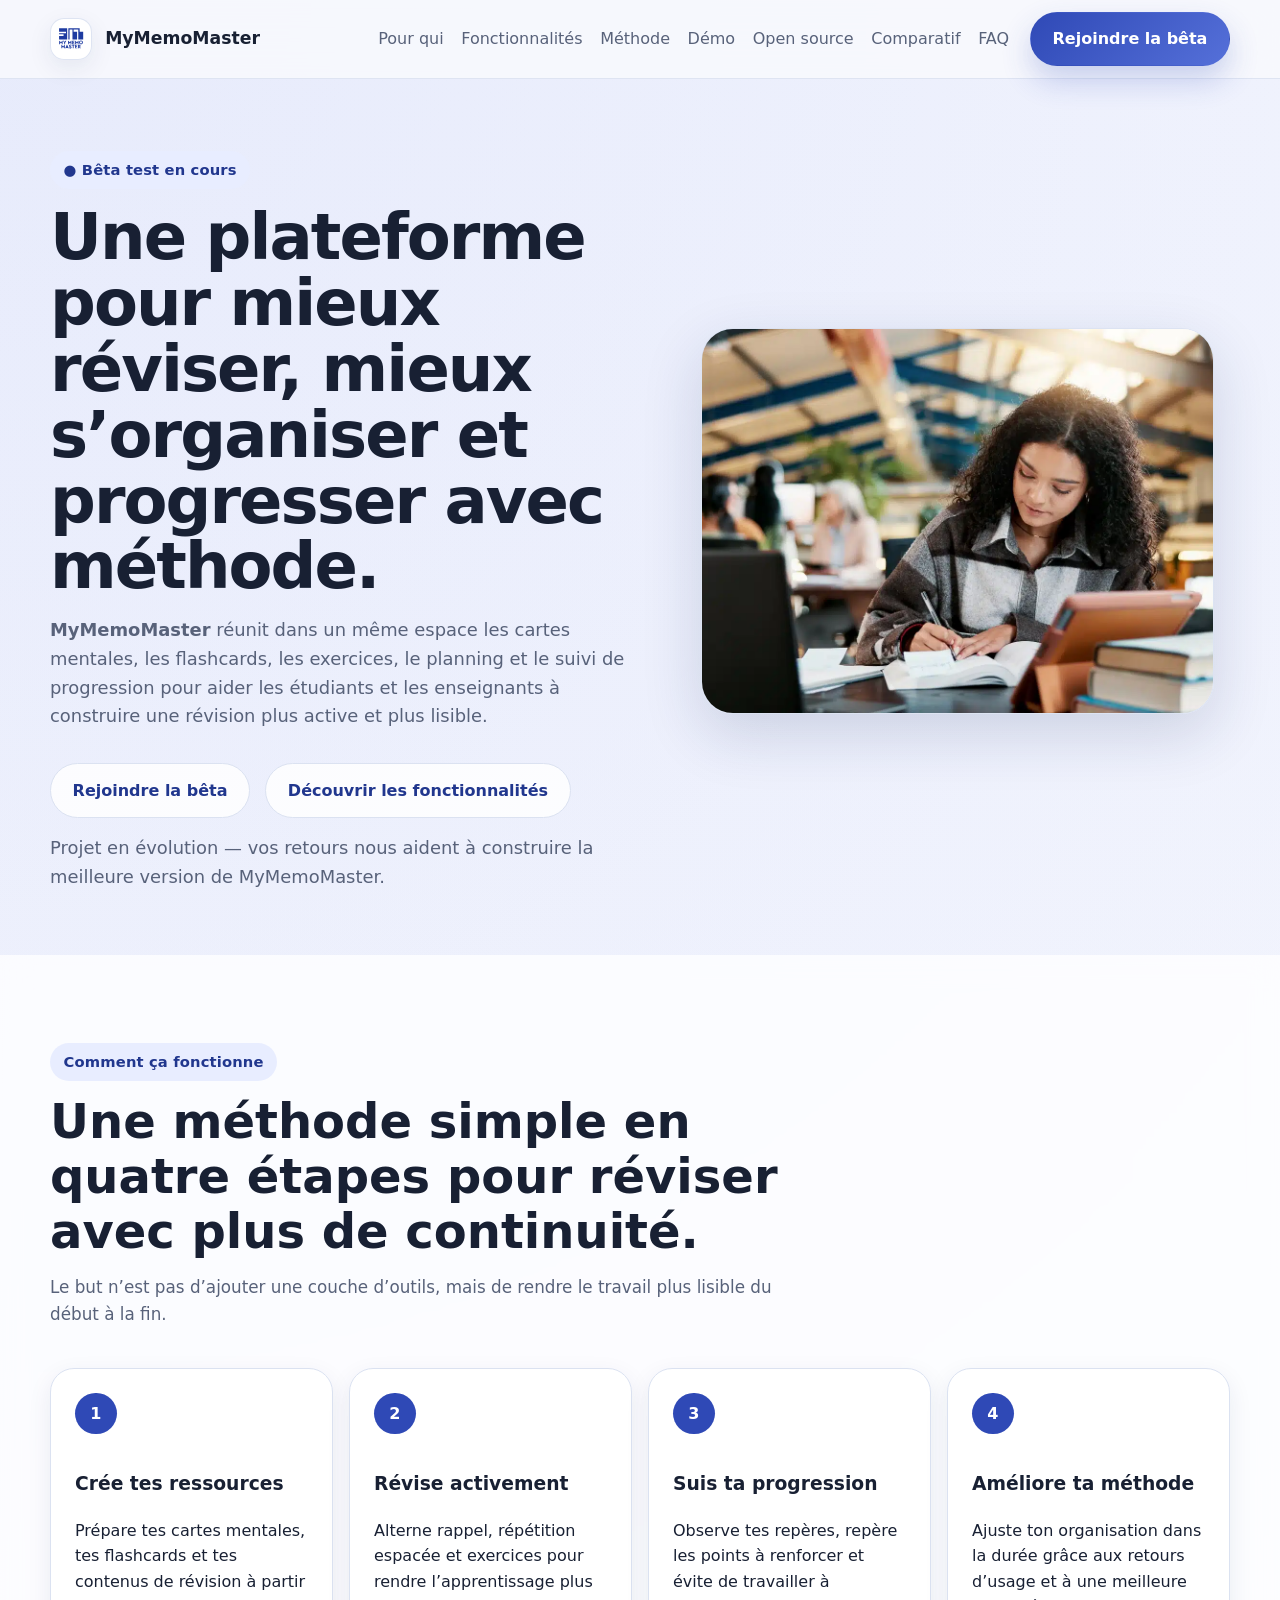
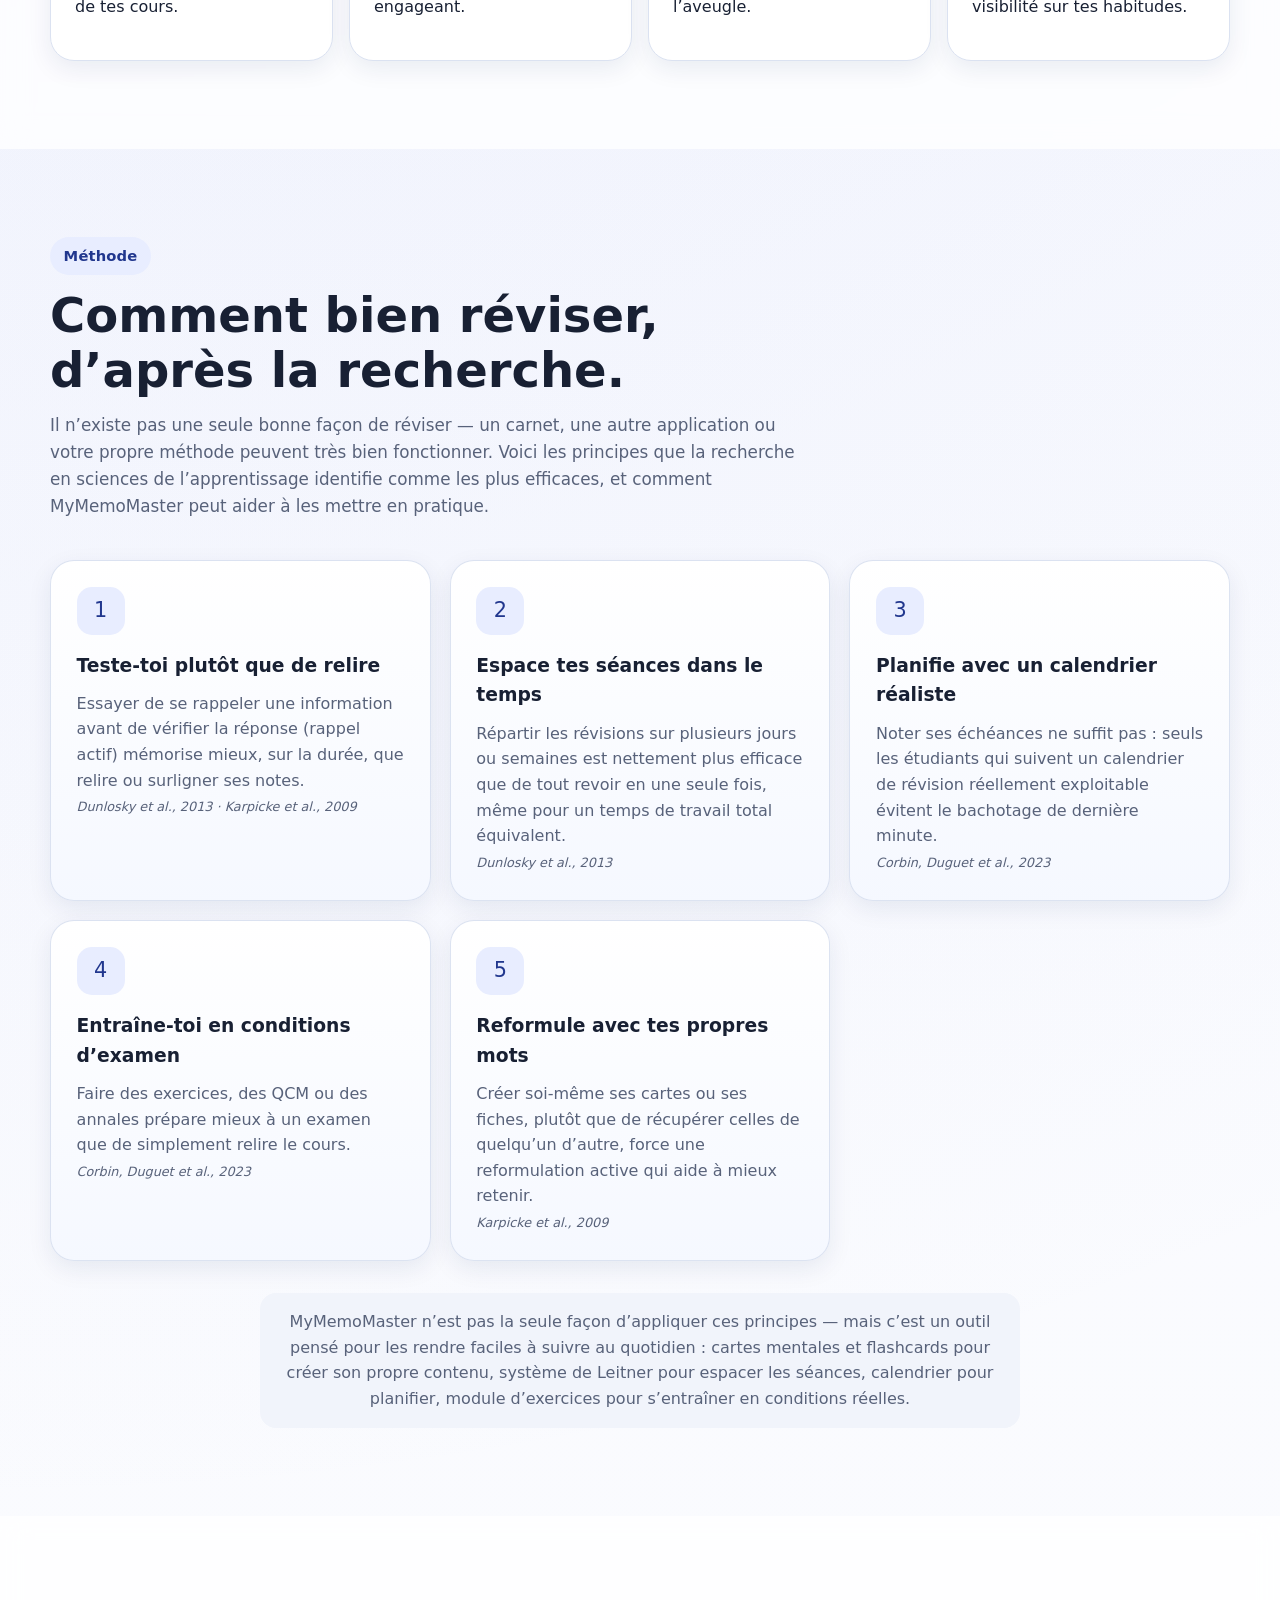
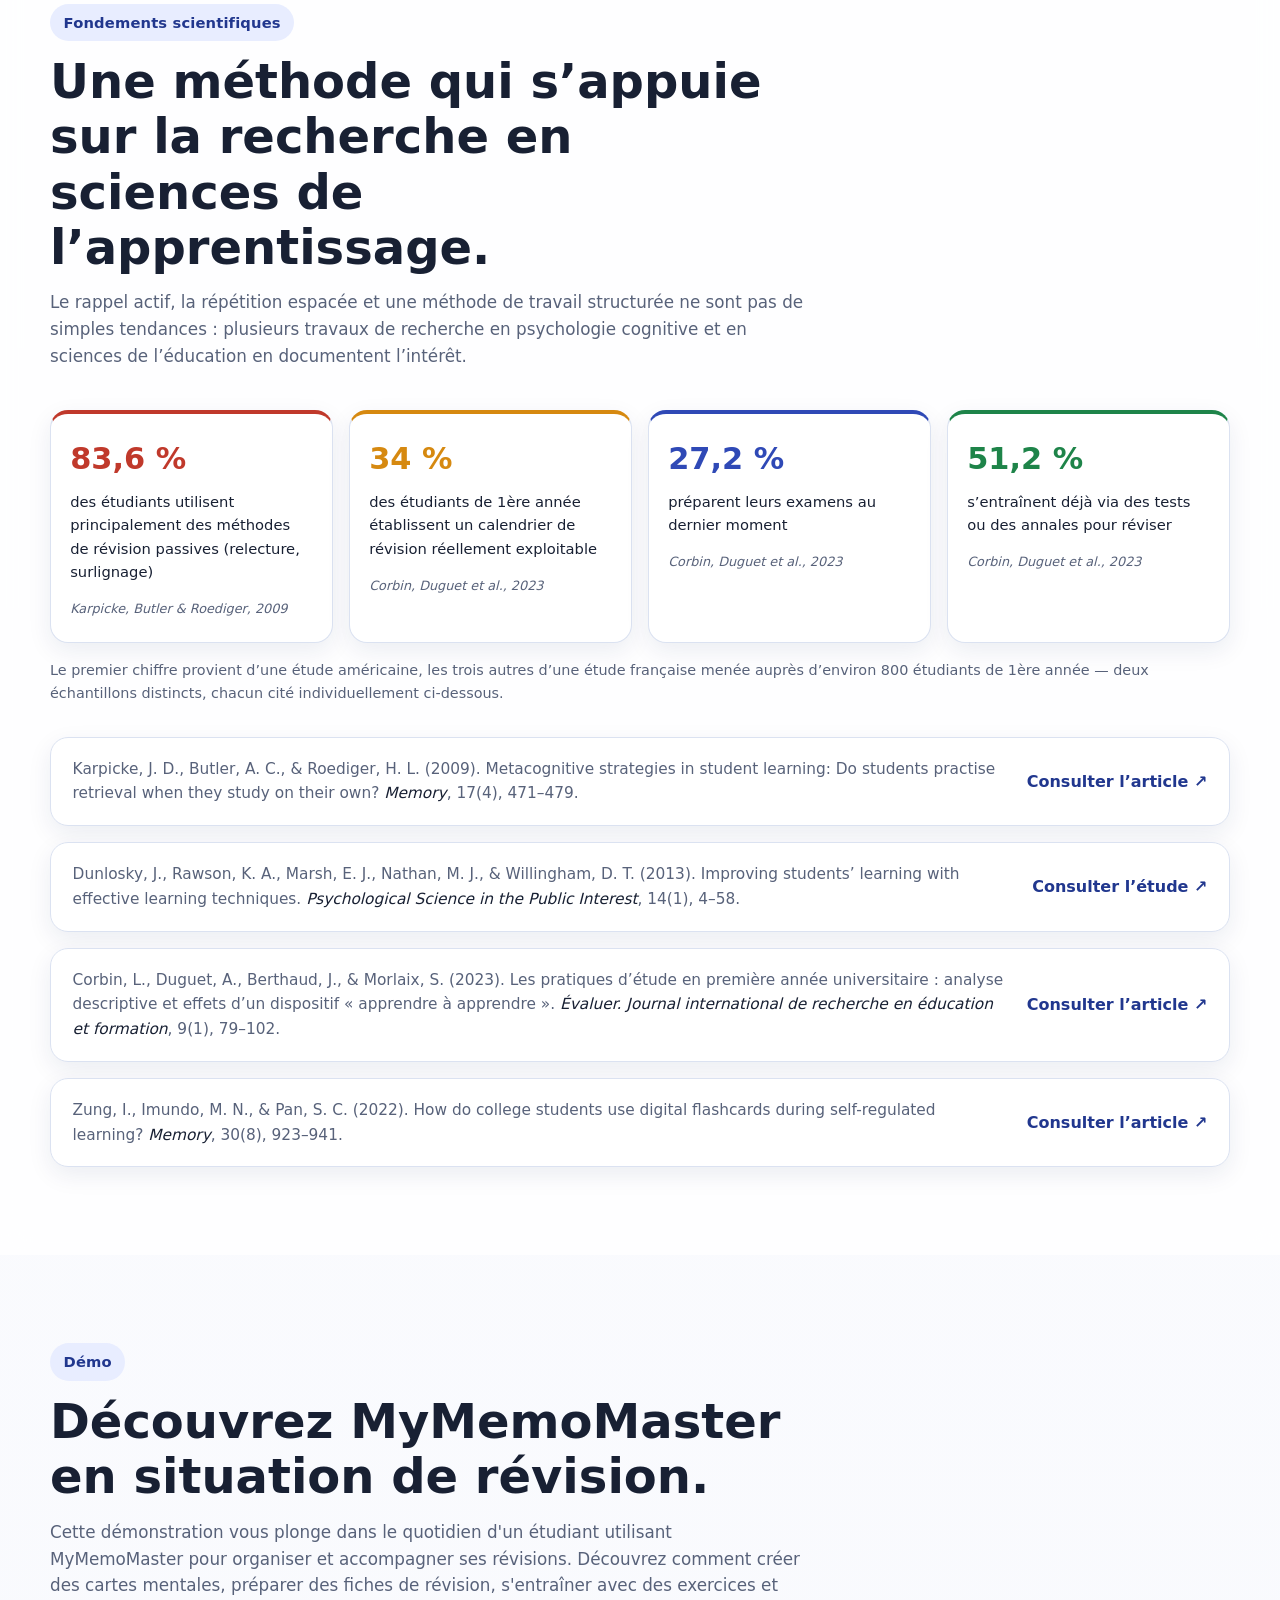
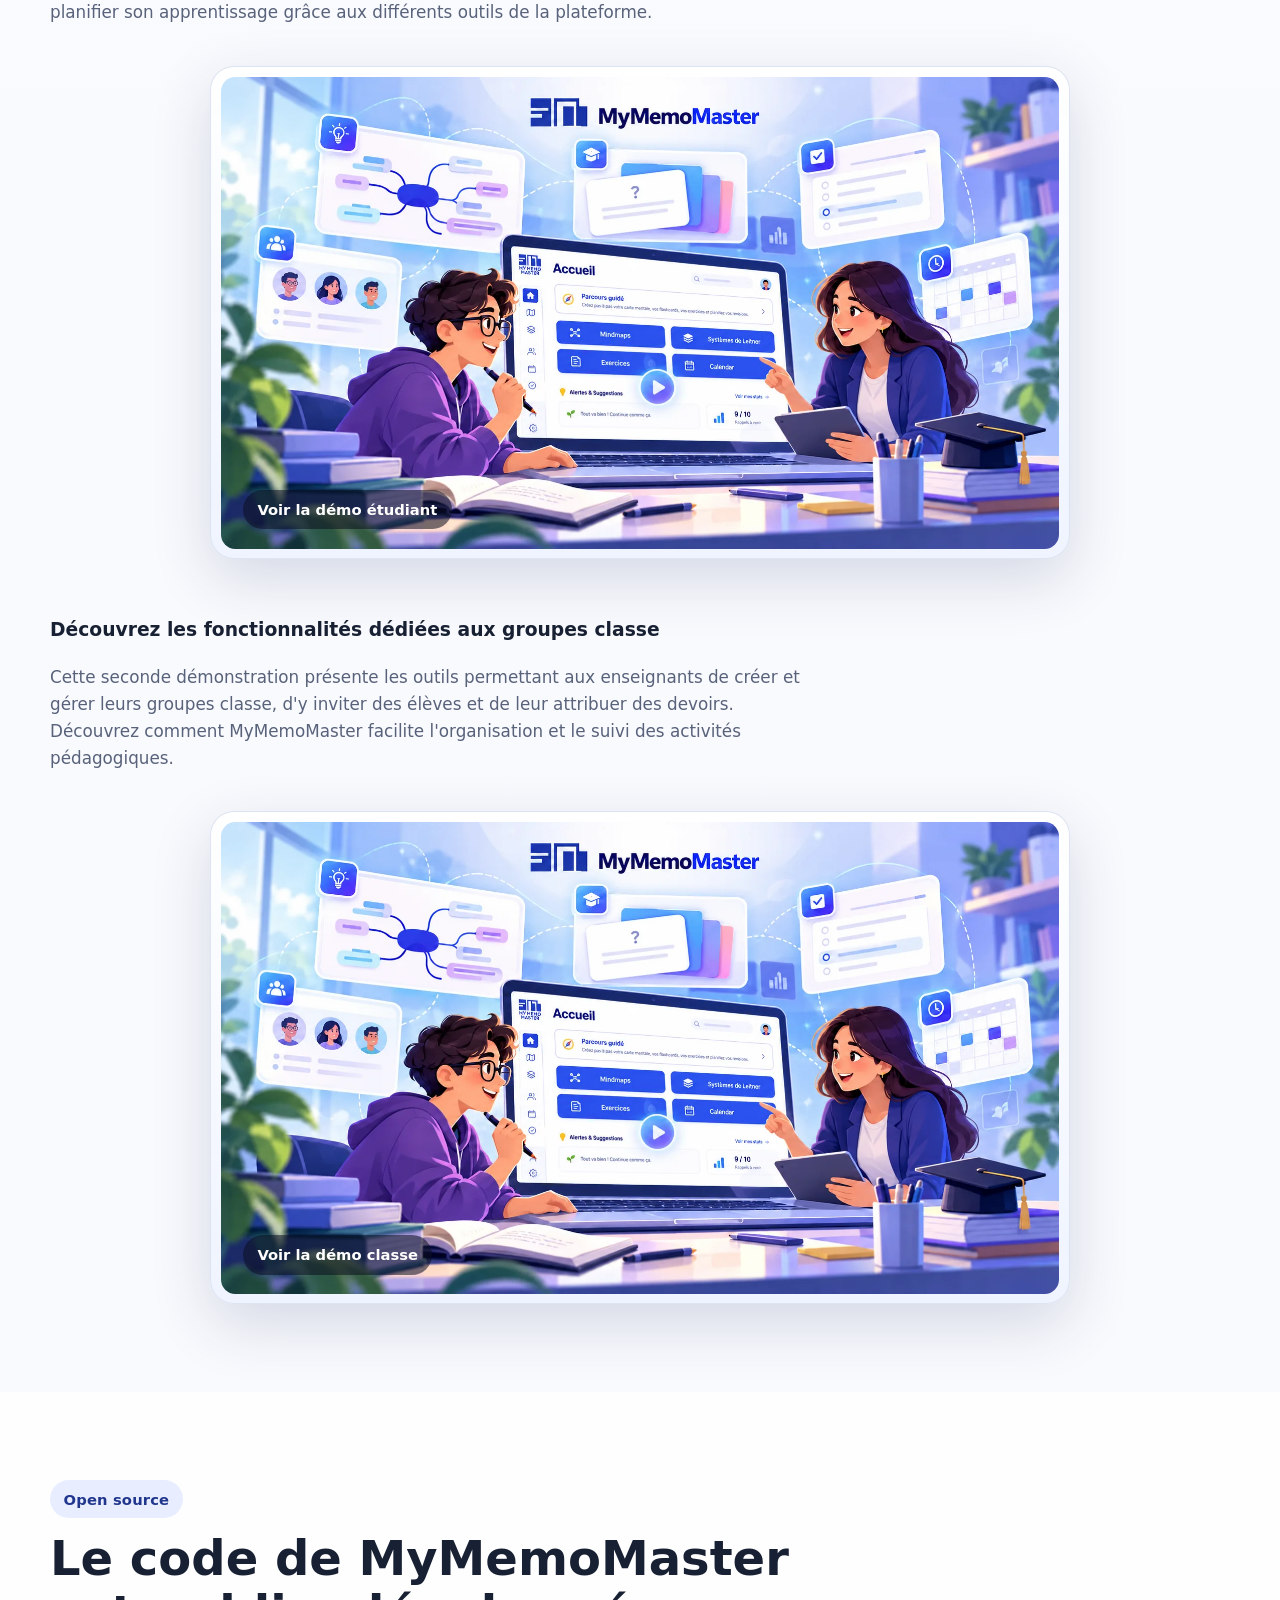
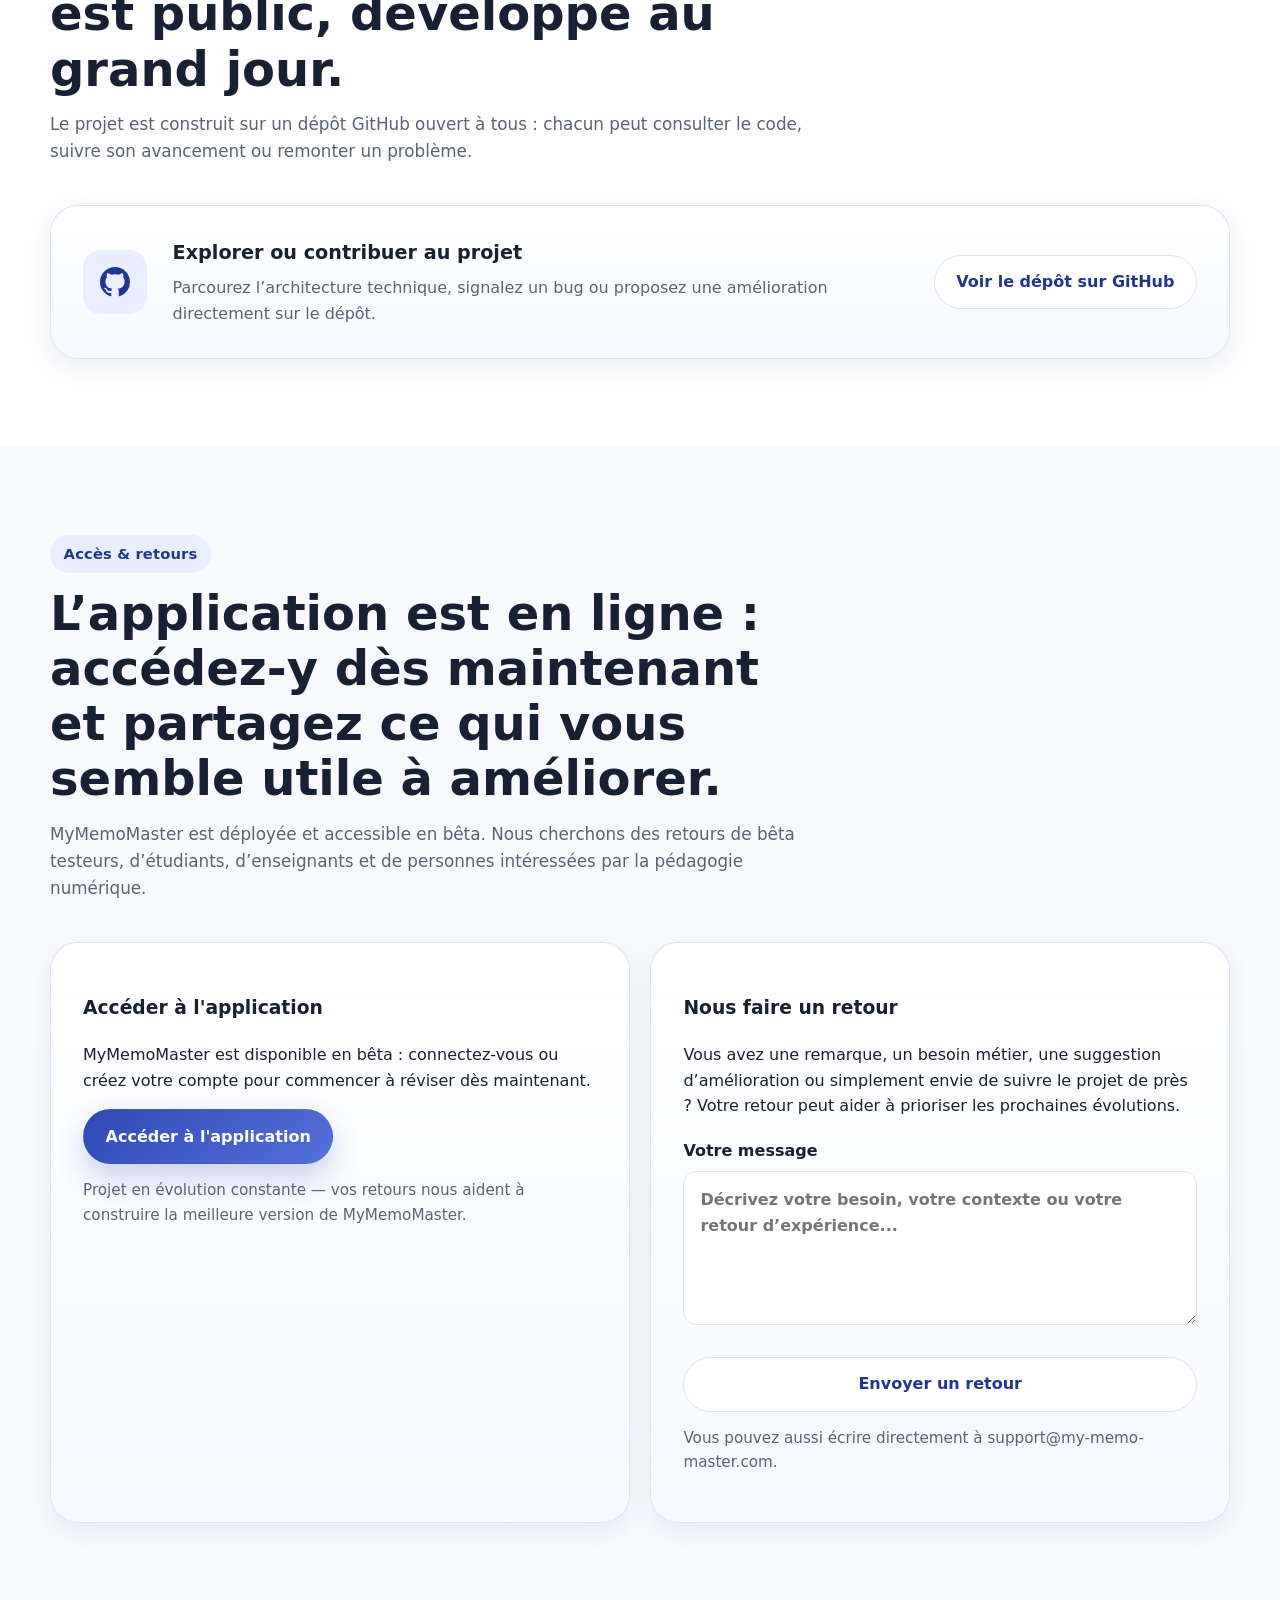
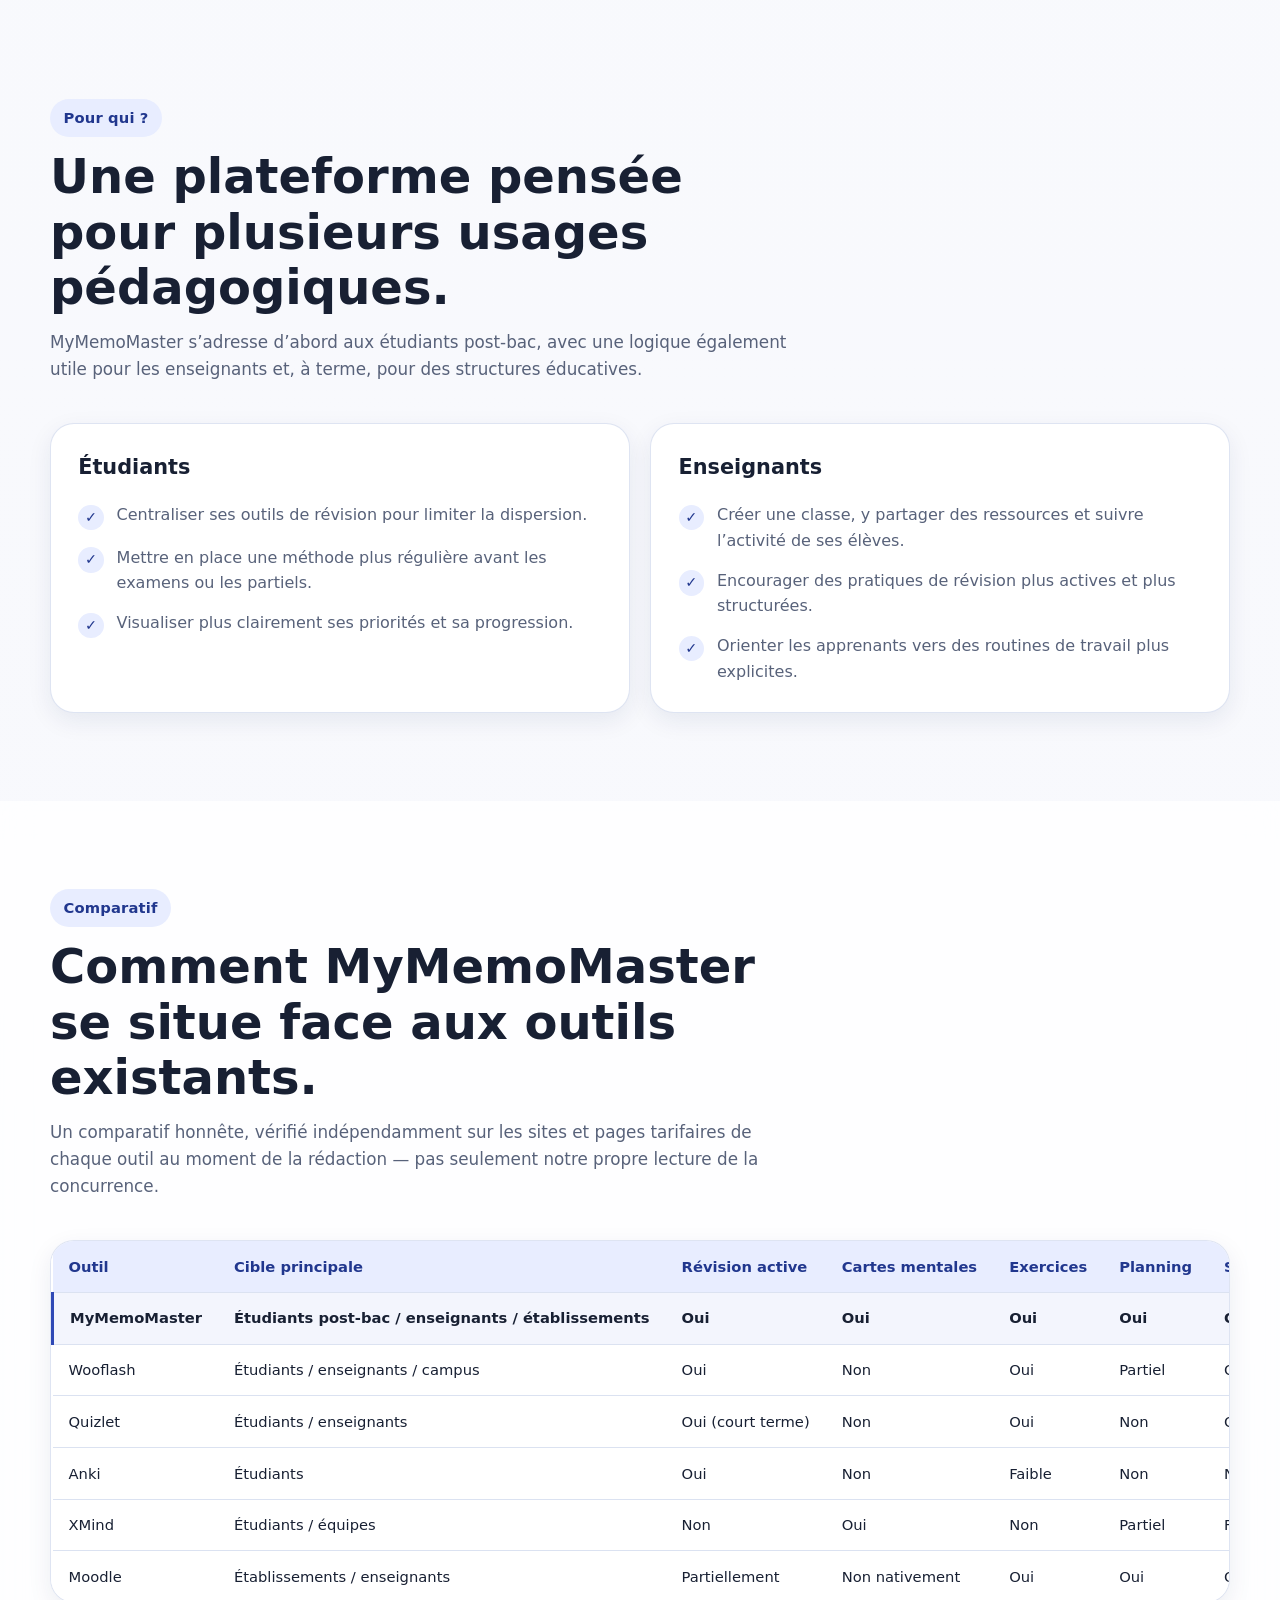
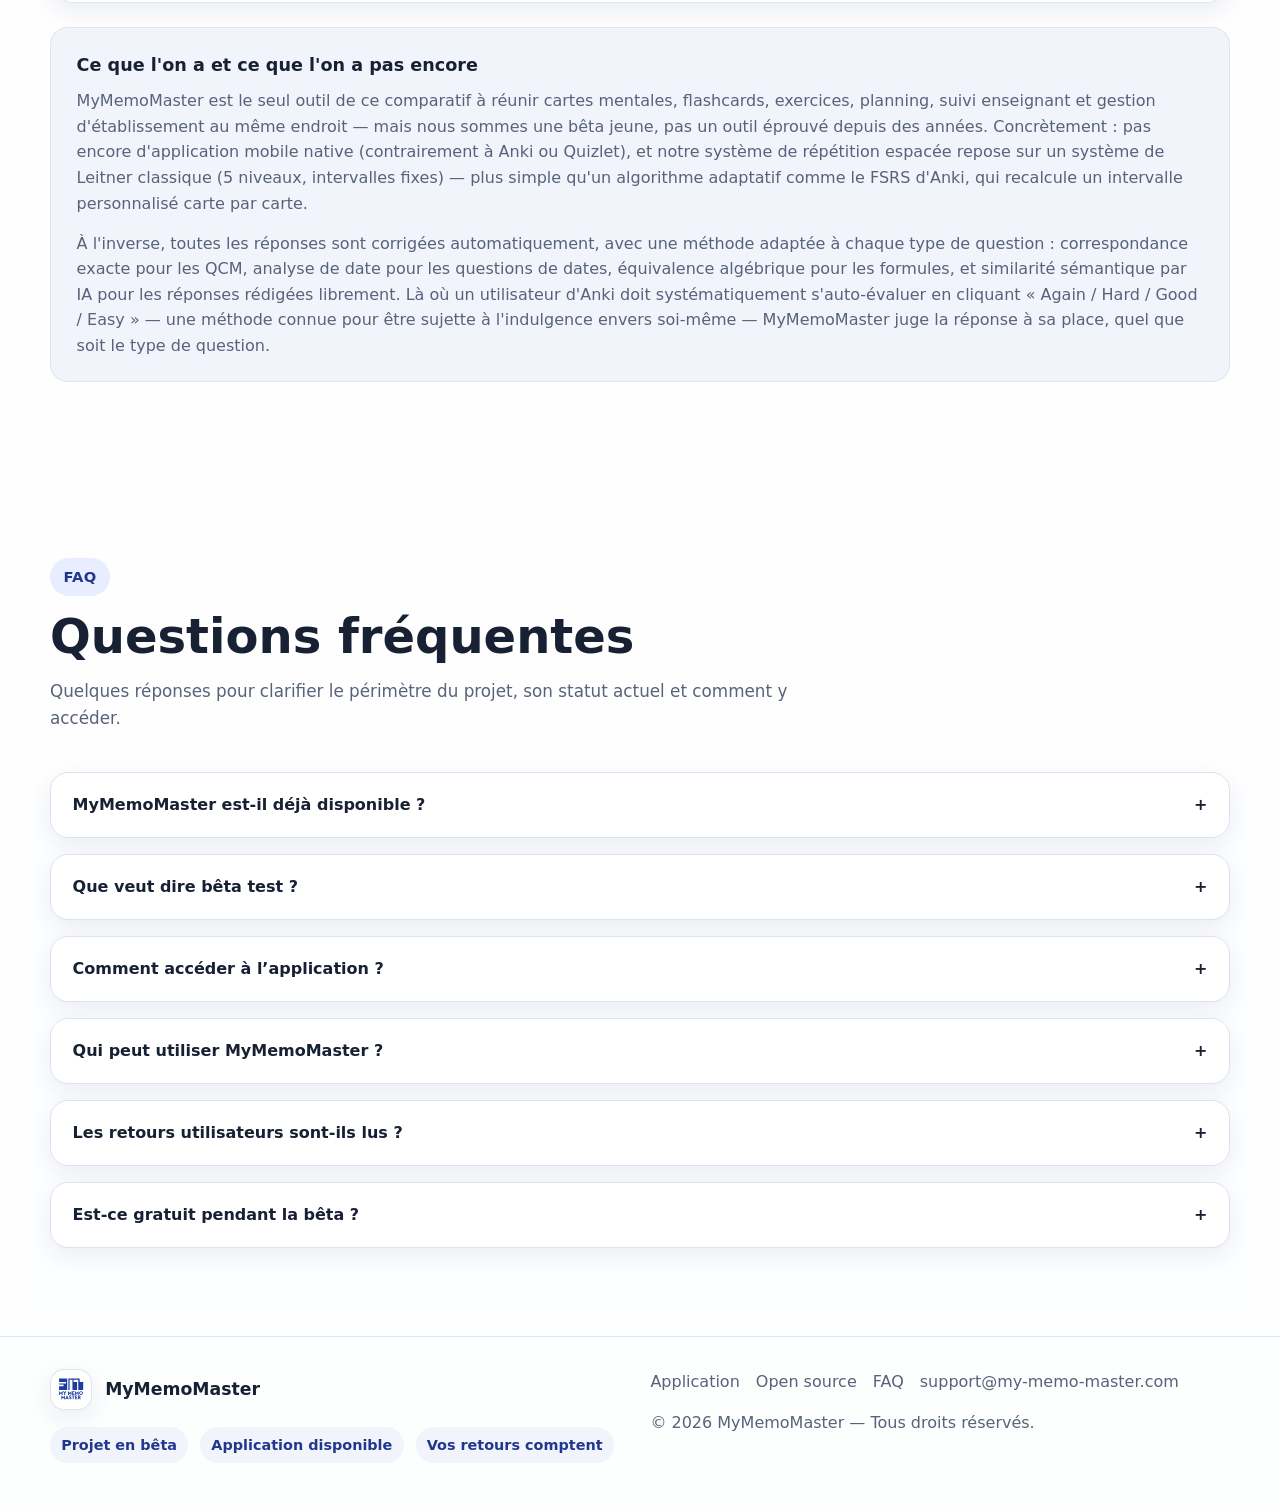
==== src/index.html @ 47646bcc "[IMP]" ====
<!DOCTYPE html>
<html lang="fr">
<head>
  <meta charset="UTF-8" />
  <meta name="viewport" content="width=device-width, initial-scale=1.0" />
  <meta name="description" content="MyMemoMaster est une plateforme web (my-memo-master.com) qui aide les étudiants à réviser avec des cartes mentales, des flashcards (système de Leitner) et des exercices. Projet open source en bêta." />
  <link rel="canonical" href="https://my-memo-master.com/" />
  <link rel="icon" type="image/svg+xml" href="./images/logo-full.svg" />
  <title>MyMemoMaster — Réviser, s'organiser, progresser</title>

  <!-- Open Graph / réseaux sociaux -->
  <meta property="og:type" content="website" />
  <meta property="og:site_name" content="MyMemoMaster" />
  <meta property="og:locale" content="fr_FR" />
  <meta property="og:url" content="https://my-memo-master.com/" />
  <meta property="og:title" content="MyMemoMaster — Réviser, s'organiser, progresser" />
  <meta property="og:description" content="Plateforme web pour étudiants : cartes mentales, flashcards (Leitner), exercices, planning et suivi de progression. En bêta, code open source." />
  <meta property="og:image" content="https://my-memo-master.com/assets/revision-alternante.webp" />

  <meta name="twitter:card" content="summary_large_image" />
  <meta name="twitter:title" content="MyMemoMaster — Réviser, s'organiser, progresser" />
  <meta name="twitter:description" content="Plateforme web pour étudiants : cartes mentales, flashcards (Leitner), exercices, planning et suivi de progression. En bêta, code open source." />
  <meta name="twitter:image" content="https://my-memo-master.com/assets/revision-alternante.webp" />

  <link rel="stylesheet" href="css/main.css" />

  <!-- Données structurées : identité de l'entité, pour désambiguïser MyMemoMaster -->
  <script type="application/ld+json">
  {
    "@context": "https://schema.org",
    "@type": "SoftwareApplication",
    "name": "MyMemoMaster",
    "url": "https://my-memo-master.com/",
    "applicationCategory": "EducationApplication",
    "operatingSystem": "Web",
    "description": "MyMemoMaster est une plateforme web française qui aide les étudiants du post-bac à réviser activement : cartes mentales, flashcards avec système de Leitner, exercices, planning et suivi de progression. Projet open source, actuellement en bêta.",
    "applicationSubCategory": "Révision et méthode de travail pour étudiants",
    "isAccessibleForFree": true,
    "sameAs": [
      "https://github.com/entrezunfredici/MyMemoMaster"
    ]
  }
  </script>

  <script type="application/ld+json">
  {
    "@context": "https://schema.org",
    "@type": "FAQPage",
    "mainEntity": [
      {
        "@type": "Question",
        "name": "MyMemoMaster est-il déjà disponible ?",
        "acceptedAnswer": {
          "@type": "Answer",
          "text": "Le projet est actuellement en phase de bêta test. Cela signifie que la plateforme est en cours d'évolution et qu'elle n'est pas encore présentée comme une version finalisée."
        }
      },
      {
        "@type": "Question",
        "name": "Que veut dire bêta test ?",
        "acceptedAnswer": {
          "@type": "Answer",
          "text": "La bêta permet de tester, d'ajuster et d'améliorer le produit à partir d'usages concrets. Certaines fonctionnalités peuvent encore évoluer, être affinées ou être réorganisées."
        }
      },
      {
        "@type": "Question",
        "name": "Comment accéder à l'application ?",
        "acceptedAnswer": {
          "@type": "Answer",
          "text": "L'application est en ligne à l'adresse app.my-memo-master.com. Utilisez le bouton « Accéder à l'application » sur la page d'accueil pour vous connecter ou créer un compte."
        }
      },
      {
        "@type": "Question",
        "name": "Qui peut utiliser MyMemoMaster ?",
        "acceptedAnswer": {
          "@type": "Answer",
          "text": "Le projet vise principalement les étudiants post-bac, mais il peut aussi intéresser des enseignants et, à terme, des établissements qui cherchent des outils pédagogiques mieux structurés."
        }
      },
      {
        "@type": "Question",
        "name": "Les retours utilisateurs sont-ils lus ?",
        "acceptedAnswer": {
          "@type": "Answer",
          "text": "Oui, l'objectif de cette phase est justement de recueillir des retours utiles pour améliorer le produit et mieux prioriser la roadmap."
        }
      },
      {
        "@type": "Question",
        "name": "Est-ce gratuit pendant la bêta ?",
        "acceptedAnswer": {
          "@type": "Answer",
          "text": "Oui, l'accès est entièrement gratuit pendant la bêta. Sur la version finale, l'offre étudiant restera gratuite ; les modalités de l'offre établissement ne sont pas encore définies."
        }
      }
    ]
  }
  </script>
</head>
<body>
  <!-- Header / navigation -->
  <header class="site-header">
    <div class="container nav-wrap">
      <a class="brand" href="#top" aria-label="Retour en haut de page">
        <span class="brand-mark" aria-hidden="true">
          <img src="./images/logo-full.svg" alt="" />
        </span>
        <span id="brandName">MyMemoMaster</span>
      </a>

      <button class="nav-toggle" type="button" aria-expanded="false" aria-controls="navMenu" aria-label="Ouvrir le menu">
        <span></span>
      </button>

      <nav id="navMenu" class="nav-menu" aria-label="Navigation principale">
        <div class="nav-links">
          <a href="#publics">Pour qui</a>
          <a href="#fonctionnement">Fonctionnalités</a>
          <a href="#methode">Méthode</a>
          <a href="#demo">Démo</a>
          <a href="#opensource">Open source</a>
          <a href="#comparatif">Comparatif</a>
          <a href="#faq">FAQ</a>
        </div>
        <a class="btn btn-primary" href="#acces">Rejoindre la bêta</a>
      </nav>
    </div>
  </header>

  <main id="top">
    <!-- Hero 1 -->
    <section class="hero">
      <div class="container hero-grid">
        <div class="hero-copy">
          <span class="eyebrow">● Bêta test en cours</span>
          <h1>Une plateforme pour mieux réviser, mieux s’organiser et progresser avec méthode.</h1>
          <p>
            <strong>MyMemoMaster</strong> réunit dans un même espace les cartes mentales, les flashcards,
            les exercices, le planning et le suivi de progression pour aider les étudiants et les enseignants à construire une révision plus active et plus lisible.
          </p>
          <div class="hero-actions">
            <a class="btn btn-secondary" href="#acces">Rejoindre la bêta</a>
            <a class="btn btn-secondary" href="#fonctionnement">Découvrir les fonctionnalités</a>
          </div>
          <p class="hero-note">Projet en évolution — vos retours nous aident à construire la meilleure version de MyMemoMaster.</p>
        </div>

        <div class="hero-visual">
          <div class="hero-photo-card">
            <img class="hero-photo" src="assets/revision-alternante.webp" alt="Un étudiant révise sur son ordinateur avec MyMemoMaster affiché à l'écran." />
          </div>
        </div>
      </div>
    </section>

    <!-- How it works 2 -->
    <section class="section section-alt" id="fonctionnement">
      <div class="container">
        <div class="section-heading">
          <span class="eyebrow">Comment ça fonctionne</span>
          <h2>Une méthode simple en quatre étapes pour réviser avec plus de continuité.</h2>
          <p>Le but n’est pas d’ajouter une couche d’outils, mais de rendre le travail plus lisible du début à la fin.</p>
        </div>

        <div class="steps">
          <article class="step-card"><div class="step-number">1</div><h3>Crée tes ressources</h3><p>Prépare tes cartes mentales, tes flashcards et tes contenus de révision à partir de tes cours.</p></article>
          <article class="step-card"><div class="step-number">2</div><h3>Révise activement</h3><p>Alterne rappel, répétition espacée et exercices pour rendre l’apprentissage plus engageant.</p></article>
          <article class="step-card"><div class="step-number">3</div><h3>Suis ta progression</h3><p>Observe tes repères, repère les points à renforcer et évite de travailler à l’aveugle.</p></article>
          <article class="step-card"><div class="step-number">4</div><h3>Améliore ta méthode</h3><p>Ajuste ton organisation dans la durée grâce aux retours d’usage et à une meilleure visibilité sur tes habitudes.</p></article>
        </div>
      </div>
    </section>

    <!-- Comment réviser -->
    <section class="section" id="methode">
      <div class="container">
        <div class="section-heading">
          <span class="eyebrow">Méthode</span>
          <h2>Comment bien réviser, d’après la recherche.</h2>
          <p>Il n’existe pas une seule bonne façon de réviser — un carnet, une autre application ou votre propre méthode peuvent très bien fonctionner. Voici les principes que la recherche en sciences de l’apprentissage identifie comme les plus efficaces, et comment MyMemoMaster peut aider à les mettre en pratique.</p>
        </div>

        <div class="feature-grid">
          <div class="feature-card">
            <div class="feature-icon">1</div>
            <h3>Teste-toi plutôt que de relire</h3>
            <p>Essayer de se rappeler une information avant de vérifier la réponse (rappel actif) mémorise mieux, sur la durée, que relire ou surligner ses notes.</p>
            <span class="stat-source">Dunlosky et al., 2013 · Karpicke et al., 2009</span>
          </div>
          <div class="feature-card">
            <div class="feature-icon">2</div>
            <h3>Espace tes séances dans le temps</h3>
            <p>Répartir les révisions sur plusieurs jours ou semaines est nettement plus efficace que de tout revoir en une seule fois, même pour un temps de travail total équivalent.</p>
            <span class="stat-source">Dunlosky et al., 2013</span>
          </div>
          <div class="feature-card">
            <div class="feature-icon">3</div>
            <h3>Planifie avec un calendrier réaliste</h3>
            <p>Noter ses échéances ne suffit pas : seuls les étudiants qui suivent un calendrier de révision réellement exploitable évitent le bachotage de dernière minute.</p>
            <span class="stat-source">Corbin, Duguet et al., 2023</span>
          </div>
          <div class="feature-card">
            <div class="feature-icon">4</div>
            <h3>Entraîne-toi en conditions d’examen</h3>
            <p>Faire des exercices, des QCM ou des annales prépare mieux à un examen que de simplement relire le cours.</p>
            <span class="stat-source">Corbin, Duguet et al., 2023</span>
          </div>
          <div class="feature-card">
            <div class="feature-icon">5</div>
            <h3>Reformule avec tes propres mots</h3>
            <p>Créer soi-même ses cartes ou ses fiches, plutôt que de récupérer celles de quelqu’un d’autre, force une reformulation active qui aide à mieux retenir.</p>
            <span class="stat-source">Karpicke et al., 2009</span>
          </div>
        </div>

        <p class="method-note">MyMemoMaster n’est pas la seule façon d’appliquer ces principes — mais c’est un outil pensé pour les rendre faciles à suivre au quotidien : cartes mentales et flashcards pour créer son propre contenu, système de Leitner pour espacer les séances, calendrier pour planifier, module d’exercices pour s’entraîner en conditions réelles.</p>
      </div>
    </section>

    <!-- Fondements scientifiques -->
    <section class="section section-alt" id="sources">
      <div class="container">
        <div class="section-heading">
          <span class="eyebrow">Fondements scientifiques</span>
          <h2>Une méthode qui s’appuie sur la recherche en sciences de l’apprentissage.</h2>
          <p>Le rappel actif, la répétition espacée et une méthode de travail structurée ne sont pas de simples tendances : plusieurs travaux de recherche en psychologie cognitive et en sciences de l’éducation en documentent l’intérêt.</p>
        </div>

        <div class="stats-grid">
          <div class="stat-card">
            <span class="stat-number">83,6 %</span>
            <p>des étudiants utilisent principalement des méthodes de révision passives (relecture, surlignage)</p>
            <span class="stat-source">Karpicke, Butler &amp; Roediger, 2009</span>
          </div>
          <div class="stat-card">
            <span class="stat-number">34 %</span>
            <p>des étudiants de 1ère année établissent un calendrier de révision réellement exploitable</p>
            <span class="stat-source">Corbin, Duguet et al., 2023</span>
          </div>
          <div class="stat-card">
            <span class="stat-number">27,2 %</span>
            <p>préparent leurs examens au dernier moment</p>
            <span class="stat-source">Corbin, Duguet et al., 2023</span>
          </div>
          <div class="stat-card">
            <span class="stat-number">51,2 %</span>
            <p>s’entraînent déjà via des tests ou des annales pour réviser</p>
            <span class="stat-source">Corbin, Duguet et al., 2023</span>
          </div>
        </div>
        <p class="stats-note">Le premier chiffre provient d’une étude américaine, les trois autres d’une étude française menée auprès d’environ 800 étudiants de 1ère année — deux échantillons distincts, chacun cité individuellement ci-dessous.</p>

        <ul class="sources-list">
          <li>
            <p class="sources-citation">Karpicke, J. D., Butler, A. C., &amp; Roediger, H. L. (2009). Metacognitive strategies in student learning: Do students practise retrieval when they study on their own? <em>Memory</em>, 17(4), 471–479.</p>
            <a href="https://learninglab.psych.purdue.edu/downloads/2009/2009_Karpicke_Butler_Roediger.pdf" target="_blank" rel="noopener">Consulter l’article ↗</a>
          </li>
          <li>
            <p class="sources-citation">Dunlosky, J., Rawson, K. A., Marsh, E. J., Nathan, M. J., &amp; Willingham, D. T. (2013). Improving students’ learning with effective learning techniques. <em>Psychological Science in the Public Interest</em>, 14(1), 4–58.</p>
            <a href="https://www.psychologicalscience.org/publications/journals/pspi/learning-techniques.html" target="_blank" rel="noopener">Consulter l’étude ↗</a>
          </li>
          <li>
            <p class="sources-citation">Corbin, L., Duguet, A., Berthaud, J., &amp; Morlaix, S. (2023). Les pratiques d’étude en première année universitaire : analyse descriptive et effets d’un dispositif « apprendre à apprendre ». <em>Évaluer. Journal international de recherche en éducation et formation</em>, 9(1), 79–102.</p>
            <a href="https://ube.hal.science/hal-04490433" target="_blank" rel="noopener">Consulter l’article ↗</a>
          </li>
          <li>
            <p class="sources-citation">Zung, I., Imundo, M. N., &amp; Pan, S. C. (2022). How do college students use digital flashcards during self-regulated learning? <em>Memory</em>, 30(8), 923–941.</p>
            <a href="https://sc-pan.github.io/pdf/ZIP_2022.pdf" target="_blank" rel="noopener">Consulter l’article ↗</a>
          </li>
        </ul>
      </div>
    </section>

    <!-- Démo vidéo -->
    <section class="section" id="demo">
      <div class="container">
        <div class="section-heading">
          <span class="eyebrow">Démo</span>
          <h2>Découvrez MyMemoMaster en situation de révision.</h2>
          <p>Cette démonstration vous plonge dans le quotidien d'un étudiant utilisant MyMemoMaster pour organiser et accompagner ses révisions. Découvrez comment créer des cartes mentales, préparer des fiches de révision, s'entraîner avec des exercices et planifier son apprentissage grâce aux différents outils de la plateforme.</p>
        </div>

        <div class="video-frame">
          <button type="button" class="video-facade" id="demoVideoFacade" data-src="assets/demo-etudiant.mp4" aria-label="Lancer la démo vidéo étudiant de MyMemoMaster">
            <img class="video-facade-cover" src="assets/video-cover.webp" alt="" />
            <span class="video-facade-label">Voir la démo étudiant</span>
          </button>
        </div>

        <div class="section-heading demo-subheading">
          <h3>Découvrez les fonctionnalités dédiées aux groupes classe</h3>
          <p>Cette seconde démonstration présente les outils permettant aux enseignants de créer et gérer leurs groupes classe, d'y inviter des élèves et de leur attribuer des devoirs. Découvrez comment MyMemoMaster facilite l'organisation et le suivi des activités pédagogiques.</p>
        </div>

        <div class="video-frame">
          <button type="button" class="video-facade" id="demoClassVideoFacade" data-src="assets/demo-classroom.mp4" aria-label="Lancer la démo vidéo des fonctions de classe de MyMemoMaster">
            <img class="video-facade-cover" src="assets/video-cover.webp" alt="" />
            <span class="video-facade-label">Voir la démo classe</span>
          </button>
        </div>
      </div>
    </section>

    <!-- Open source -->
    <section class="section section-alt" id="opensource">
      <div class="container">
        <div class="section-heading">
          <span class="eyebrow">Open source</span>
          <h2>Le code de MyMemoMaster est public, développé au grand jour.</h2>
          <p>Le projet est construit sur un dépôt GitHub ouvert à tous : chacun peut consulter le code, suivre son avancement ou remonter un problème.</p>
        </div>

        <div class="oss-panel">
          <div class="oss-icon" aria-hidden="true">
            <svg viewBox="0 0 16 16" width="30" height="30" fill="currentColor"><path d="M8 0C3.58 0 0 3.58 0 8c0 3.54 2.29 6.53 5.47 7.59.4.07.55-.17.55-.38 0-.19-.01-.82-.01-1.49-2.01.37-2.53-.49-2.69-.94-.09-.23-.48-.94-.82-1.13-.28-.15-.68-.52-.01-.53.63-.01 1.08.58 1.23.82.72 1.21 1.87.87 2.33.66.07-.52.28-.87.51-1.07-1.78-.2-3.64-.89-3.64-3.95 0-.87.31-1.59.82-2.15-.08-.2-.36-1.02.08-2.12 0 0 .67-.21 2.2.82.64-.18 1.32-.27 2-.27.68 0 1.36.09 2 .27 1.53-1.04 2.2-.82 2.2-.82.44 1.1.16 1.92.08 2.12.51.56.82 1.27.82 2.15 0 3.07-1.87 3.75-3.65 3.95.29.25.54.73.54 1.48 0 1.07-.01 1.93-.01 2.2 0 .21.15.46.55.38A8.01 8.01 0 0 0 16 8c0-4.42-3.58-8-8-8Z"/></svg>
          </div>
          <div class="oss-copy">
            <h3>Explorer ou contribuer au projet</h3>
            <p>Parcourez l’architecture technique, signalez un bug ou proposez une amélioration directement sur le dépôt.</p>
          </div>
          <a class="btn btn-secondary" href="https://github.com/entrezunfredici/MyMemoMaster" target="_blank" rel="noopener">Voir le dépôt sur GitHub</a>
        </div>
      </div>
    </section>

    <!-- Accès application + feedback -->
    <section id="acces" class="section">
      <div class="container">
        <div class="section-heading">
          <span class="eyebrow">Accès & retours</span>
          <h2>L’application est en ligne : accédez-y dès maintenant et partagez ce qui vous semble utile à améliorer.</h2>
          <p>MyMemoMaster est déployée et accessible en bêta. Nous cherchons des retours de bêta testeurs, d’étudiants, d’enseignants et de personnes intéressées par la pédagogie numérique.</p>
        </div>

        <div class="engage-grid">
          <article class="engage-card">
            <h3>Accéder à l'application</h3>
            <p>MyMemoMaster est disponible en bêta : connectez-vous ou créez votre compte pour commencer à réviser dès maintenant.</p>
            <a class="btn btn-primary" id="appAccessLink" href="https://app.my-memo-master.com" target="_blank" rel="noopener">Accéder à l'application</a>
            <p class="fine-print">Projet en évolution constante — vos retours nous aident à construire la meilleure version de MyMemoMaster.</p>
          </article>

          <article class="engage-card">
            <h3>Nous faire un retour</h3>
            <p>Vous avez une remarque, un besoin métier, une suggestion d’amélioration ou simplement envie de suivre le projet de près ? Votre retour peut aider à prioriser les prochaines évolutions.</p>

            <form id="feedbackForm">
              <label for="feedbackMessage">Votre message
                <textarea id="feedbackMessage" name="feedbackMessage" placeholder="Décrivez votre besoin, votre contexte ou votre retour d’expérience..." required></textarea>
              </label>
              <div class="cf-turnstile" id="feedbackTurnstile" data-sitekey="0x4AAAAAAC2JVuF9MNWoCGha"></div>
              <button class="btn btn-secondary" type="submit">Envoyer un retour</button>
            </form>
            <p class="fine-print">Vous pouvez aussi écrire directement à <a id="contactEmailLink" href="mailto:support@my-memo-master.com">support@my-memo-master.com</a>.</p>
            <div class="status-message" id="feedbackMessageStatus" role="status" aria-live="polite">Merci pour votre retour. Il a bien été enregistré côté interface.</div>
          </article>
        </div>
      </div>
    </section>

    <!-- Audience -->
    <section id="publics" class="section">
      <div class="container">
        <div class="section-heading">
          <span class="eyebrow">Pour qui ?</span>
          <h2>Une plateforme pensée pour plusieurs usages pédagogiques.</h2>
          <p>MyMemoMaster s’adresse d’abord aux étudiants post-bac, avec une logique également utile pour les enseignants et, à terme, pour des structures éducatives.</p>
        </div>

        <div class="audience-grid">
          <article class="card">
            <h3>Étudiants</h3>
            <ul class="list">
              <li><span class="bullet">✓</span><span>Centraliser ses outils de révision pour limiter la dispersion.</span></li>
              <li><span class="bullet">✓</span><span>Mettre en place une méthode plus régulière avant les examens ou les partiels.</span></li>
              <li><span class="bullet">✓</span><span>Visualiser plus clairement ses priorités et sa progression.</span></li>
            </ul>
          </article>
          <article class="card">
            <h3>Enseignants</h3>
            <ul class="list">
              <li><span class="bullet">✓</span><span>Créer une classe, y partager des ressources et suivre l’activité de ses élèves.</span></li>
              <li><span class="bullet">✓</span><span>Encourager des pratiques de révision plus actives et plus structurées.</span></li>
              <li><span class="bullet">✓</span><span>Orienter les apprenants vers des routines de travail plus explicites.</span></li>
            </ul>
          </article>
        </div>
      </div>
    </section>

    <!-- Comparatif -->
    <section class="section section-alt" id="comparatif">
      <div class="container">
        <div class="section-heading">
          <span class="eyebrow">Comparatif</span>
          <h2>Comment MyMemoMaster se situe face aux outils existants.</h2>
          <p>Un comparatif honnête, vérifié indépendamment sur les sites et pages tarifaires de chaque outil au moment de la rédaction — pas seulement notre propre lecture de la concurrence.</p>
        </div>

        <div class="table-scroll">
          <table class="compare-table">
            <thead>
              <tr>
                <th>Outil</th>
                <th>Cible principale</th>
                <th>Révision active</th>
                <th>Cartes mentales</th>
                <th>Exercices</th>
                <th>Planning</th>
                <th>Suivi enseignant</th>
                <th>Établissement</th>
                <th>IA</th>
                <th>Prix / modèle</th>
              </tr>
            </thead>
            <tbody>
              <tr class="compare-row-highlight">
                <td>MyMemoMaster</td>
                <td>Étudiants post-bac / enseignants / établissements</td>
                <td>Oui</td>
                <td>Oui</td>
                <td>Oui</td>
                <td>Oui</td>
                <td>Oui</td>
                <td>Oui (bêta)</td>
                <td>Oui (génération + correction automatique, tous types de questions)</td>
                <td>Gratuit pendant la bêta</td>
              </tr>
              <tr>
                <td>Wooflash</td>
                <td>Étudiants / enseignants / campus</td>
                <td>Oui</td>
                <td>Non</td>
                <td>Oui</td>
                <td>Partiel</td>
                <td>Oui</td>
                <td>Oui</td>
                <td>Oui</td>
                <td>Freemium + offre campus</td>
              </tr>
              <tr>
                <td>Quizlet</td>
                <td>Étudiants / enseignants</td>
                <td>Oui (court terme)</td>
                <td>Non</td>
                <td>Oui</td>
                <td>Non</td>
                <td>Oui (payant)</td>
                <td>Oui</td>
                <td>Oui</td>
                <td>~8-10$/mois (Plus)</td>
              </tr>
              <tr>
                <td>Anki</td>
                <td>Étudiants</td>
                <td>Oui</td>
                <td>Non</td>
                <td>Faible</td>
                <td>Non</td>
                <td>Non</td>
                <td>Non</td>
                <td>Non nativement (extensions tierces)</td>
                <td>Gratuit + app iOS 24,99$ (une fois)</td>
              </tr>
              <tr>
                <td>XMind</td>
                <td>Étudiants / équipes</td>
                <td>Non</td>
                <td>Oui</td>
                <td>Non</td>
                <td>Partiel</td>
                <td>Faible</td>
                <td>Non confirmé</td>
                <td>Oui</td>
                <td>Freemium, ~5-6$/mois (Pro)</td>
              </tr>
              <tr>
                <td>Moodle</td>
                <td>Établissements / enseignants</td>
                <td>Partiellement</td>
                <td>Non nativement</td>
                <td>Oui</td>
                <td>Oui</td>
                <td>Oui</td>
                <td>Oui</td>
                <td>Variable (plugins)</td>
                <td>Open source, coût de déploiement</td>
              </tr>
            </tbody>
          </table>
        </div>

        <div class="compare-honesty">
          <h3>Ce que l'on a et ce que l'on a pas encore</h3>
          <p>MyMemoMaster est le seul outil de ce comparatif à réunir cartes mentales, flashcards, exercices, planning, suivi enseignant et gestion d'établissement au même endroit — mais nous sommes une bêta jeune, pas un outil éprouvé depuis des années. Concrètement : pas encore d'application mobile native (contrairement à Anki ou Quizlet), et notre système de répétition espacée repose sur un système de Leitner classique (5 niveaux, intervalles fixes) — plus simple qu'un algorithme adaptatif comme le FSRS d'Anki, qui recalcule un intervalle personnalisé carte par carte.</p>
          <p>À l'inverse, toutes les réponses sont corrigées automatiquement, avec une méthode adaptée à chaque type de question : correspondance exacte pour les QCM, analyse de date pour les questions de dates, équivalence algébrique pour les formules, et similarité sémantique par IA pour les réponses rédigées librement. Là où un utilisateur d'Anki doit systématiquement s'auto-évaluer en cliquant « Again / Hard / Good / Easy » — une méthode connue pour être sujette à l'indulgence envers soi-même — MyMemoMaster juge la réponse à sa place, quel que soit le type de question.</p>
        </div>
      </div>
    </section>

    <!-- FAQ -->
    <section id="faq" class="section section-alt">
      <div class="container">
        <div class="section-heading">
          <span class="eyebrow">FAQ</span>
          <h2>Questions fréquentes</h2>
          <p>Quelques réponses pour clarifier le périmètre du projet, son statut actuel et comment y accéder.</p>
        </div>

        <div class="faq-list">
          <details>
            <summary>MyMemoMaster est-il déjà disponible ? <span>+</span></summary>
            <p>Le projet est actuellement en phase de bêta test. Cela signifie que la plateforme est en cours d’évolution et qu’elle n’est pas encore présentée comme une version finalisée.</p>
          </details>
          <details>
            <summary>Que veut dire bêta test ? <span>+</span></summary>
            <p>La bêta permet de tester, d’ajuster et d’améliorer le produit à partir d’usages concrets. Certaines fonctionnalités peuvent encore évoluer, être affinées ou être réorganisées.</p>
          </details>
          <details>
            <summary>Comment accéder à l’application ? <span>+</span></summary>
            <p>L’application est en ligne à l’adresse app.my-memo-master.com. Utilisez le bouton « Accéder à l’application » sur cette page pour vous connecter ou créer un compte.</p>
          </details>
          <details>
            <summary>Qui peut utiliser MyMemoMaster ? <span>+</span></summary>
            <p>Le projet vise principalement les étudiants post-bac, mais il peut aussi intéresser des enseignants et, à terme, des établissements qui cherchent des outils pédagogiques mieux structurés.</p>
          </details>
          <details>
            <summary>Les retours utilisateurs sont-ils lus ? <span>+</span></summary>
            <p>Oui, l’objectif de cette phase est justement de recueillir des retours utiles pour améliorer le produit et mieux prioriser la roadmap.</p>
          </details>
          <details>
            <summary>Est-ce gratuit pendant la bêta ? <span>+</span></summary>
            <p>Oui, l’accès est entièrement gratuit pendant la bêta. Sur la version finale, l’offre étudiant restera gratuite ; les modalités de l’offre établissement ne sont pas encore définies.</p>
          </details>
        </div>
      </div>
    </section>
  </main>

  <!-- Footer -->
  <footer class="site-footer">
    <div class="container footer-grid">
      <div class="footer-brand">
        <div class="brand">
          <span class="brand-mark" aria-hidden="true">
            <img src="./images/logo-full.svg" alt="" />
          </span>
          <span id="footerBrandName">MyMemoMaster</span>
        </div>
        <div class="footer-tags">
          <span class="footer-tag">Projet en bêta</span>
          <span class="footer-tag">Application disponible</span>
          <span class="footer-tag">Vos retours comptent</span>
        </div>
      </div>

      <div>
        <div class="footer-links">
          <a href="#acces">Application</a>
          <a href="#opensource">Open source</a>
          <a href="#faq">FAQ</a>
          <a id="footerContactLink" href="mailto:support@my-memo-master.com">Contact</a>
        </div>
        <p class="footer-meta">© <span id="currentYear"></span> <span id="footerProjectName">MyMemoMaster</span> — Tous droits réservés.</p>
      </div>
    </div>
  </footer>

  <script src="https://challenges.cloudflare.com/turnstile/v0/api.js" async defer></script>
  <script type="module" src="js/main.js"></script>
</body>
</html>
---- src/css/main.css ----
:root {
  --color-primary: #2f49b6;
  --color-primary-dark: #21378e;
  --color-primary-soft: #e8edff;
  --color-accent: #6d83e6;
  --color-bg: #f7f8fc;
  --color-surface: #ffffff;
  --color-surface-alt: #f1f4fb;
  --color-text: #182033;
  --color-muted: #58627a;
  --color-border: #dbe2f1;
  --color-success: #dff4e8;
  --color-warning: #fff2d9;
  --shadow-sm: 0 8px 24px rgba(18, 34, 84, 0.08);
  --shadow-lg: 0 20px 60px rgba(25, 42, 94, 0.16);
  --radius-lg: 24px;
  --radius-md: 18px;
  --radius-sm: 12px;
  --container: 1180px;
  --header-height: 78px;
  --contact-email: "support@my-memo-master.com";
  --project-name: "MyMemoMaster";
}

* { box-sizing: border-box; }
html { scroll-behavior: smooth; }
body {
  margin: 0;
  font-family: Inter, ui-sans-serif, system-ui, -apple-system, BlinkMacSystemFont, "Segoe UI", sans-serif;
  color: var(--color-text);
  background:
    radial-gradient(circle at top left, rgba(109, 131, 230, 0.14), transparent 28%),
    linear-gradient(180deg, #fbfcff 0%, var(--color-bg) 100%);
  line-height: 1.6;
}

img { max-width: 100%; display: block; }
a { color: inherit; text-decoration: none; }
button, input, textarea { font: inherit; }
button { cursor: pointer; }

.container {
  width: min(var(--container), calc(100% - 2rem));
  margin: 0 auto;
}

.section {
  padding: 5.5rem 0;
}

.section-alt {
  background: rgba(255, 255, 255, 0.76);
  backdrop-filter: blur(14px);
}

.eyebrow {
  display: inline-flex;
  align-items: center;
  gap: 0.55rem;
  padding: 0.45rem 0.85rem;
  border-radius: 999px;
  background: var(--color-primary-soft);
  color: var(--color-primary-dark);
  font-size: 0.92rem;
  font-weight: 700;
  letter-spacing: 0.01em;
}

.section-heading {
  max-width: 760px;
  margin-bottom: 2.5rem;
}

.section-heading h2 {
  margin: 0.8rem 0 0.9rem;
  font-size: clamp(2rem, 4vw, 3rem);
  line-height: 1.15;
}

.section-heading p {
  margin: 0;
  color: var(--color-muted);
  font-size: 1.05rem;
}

/* Header */
.site-header {
  position: sticky;
  top: 0;
  z-index: 1000;
  background: rgba(248, 249, 253, 0.85);
  border-bottom: 1px solid rgba(219, 226, 241, 0.9);
  backdrop-filter: blur(18px);
}

.nav-wrap {
  min-height: var(--header-height);
  display: flex;
  align-items: center;
  justify-content: space-between;
  gap: 1rem;
}

.brand {
  display: inline-flex;
  align-items: center;
  gap: 0.85rem;
  font-weight: 800;
  font-size: 1.08rem;
}

.brand-mark {
  width: 2.6rem;
  height: 2.6rem;
  border-radius: 14px;
  display: grid;
  place-items: center;
  padding: 0.35rem;
  background: rgba(255, 255, 255, 0.96);
  border: 1px solid rgba(219, 226, 241, 0.9);
  box-shadow: var(--shadow-sm);
}

.brand-mark img {
  width: 100%;
  height: 100%;
  object-fit: contain;
}

.nav-toggle {
  display: none;
  border: 1px solid var(--color-border);
  background: var(--color-surface);
  border-radius: 12px;
  width: 2.9rem;
  height: 2.9rem;
  padding: 0;
}

.nav-toggle span,
.nav-toggle::before,
.nav-toggle::after {
  content: "";
  display: block;
  width: 1.2rem;
  height: 2px;
  margin: 0.23rem auto;
  background: var(--color-text);
  border-radius: 999px;
  transition: transform 0.25s ease, opacity 0.25s ease;
}

.nav-menu {
  display: flex;
  align-items: center;
  flex-wrap: wrap;
  justify-content: flex-end;
  gap: 0.9rem 1.3rem;
}

.nav-links {
  display: flex;
  align-items: center;
  flex-wrap: wrap;
  justify-content: flex-end;
  gap: 0.6rem 1.1rem;
  color: var(--color-muted);
  font-weight: 500;
}

.nav-links a:hover,
.nav-links a:focus-visible {
  color: var(--color-primary);
}

.btn {
  display: inline-flex;
  align-items: center;
  justify-content: center;
  gap: 0.6rem;
  min-height: 3rem;
  padding: 0.85rem 1.35rem;
  border-radius: 999px;
  border: 1px solid transparent;
  font-weight: 700;
  transition: transform 0.25s ease, box-shadow 0.25s ease, background 0.25s ease, color 0.25s ease;
}

.btn:hover,
.btn:focus-visible {
  transform: translateY(-1px);
}

.btn-primary {
  background: linear-gradient(135deg, var(--color-primary), #5570d9);
  color: #fff;
  box-shadow: 0 14px 30px rgba(47, 73, 182, 0.24);
}

.btn-primary:hover,
.btn-primary:focus-visible {
  box-shadow: 0 18px 36px rgba(47, 73, 182, 0.28);
}

.btn-secondary {
  background: rgba(255, 255, 255, 0.85);
  color: var(--color-primary-dark);
  border-color: var(--color-border);
}

.btn[disabled] {
  cursor: wait;
  opacity: 0.72;
  box-shadow: none;
  transform: none;
}

.btn[disabled]:hover,
.btn[disabled]:focus-visible {
  box-shadow: none;
  transform: none;
}

/* Hero */
.hero {
  padding: 4.5rem 0 4rem;
}

.hero-grid {
  display: grid;
  grid-template-columns: 1.05fr 0.95fr;
  gap: 2rem;
  align-items: center;
}

.hero-copy h1 {
  margin: 1rem 0 1rem;
  font-size: clamp(2.6rem, 5vw, 4.6rem);
  line-height: 1.03;
  letter-spacing: -0.03em;
}

.hero-copy p {
  margin: 0;
  max-width: 640px;
  color: var(--color-muted);
  font-size: 1.12rem;
}

.hero-actions {
  display: flex;
  flex-wrap: wrap;
  gap: 0.95rem;
  margin: 2rem 0 1rem;
}

.hero-note {
  color: var(--color-muted);
  font-size: 0.98rem;
}

.hero-visual {
  position: relative;
  padding: 1rem;
}

.hero-photo-card {
  position: relative;
  overflow: hidden;
  border-radius: 32px;
  background:
    radial-gradient(circle at top left, rgba(109, 131, 230, 0.22), transparent 30%),
    linear-gradient(180deg, rgba(255,255,255,0.98), rgba(238, 243, 255, 0.96));
  border: 1px solid rgba(219, 226, 241, 0.92);
  box-shadow: var(--shadow-lg);
}

.hero-photo-card::before {
  content: "";
  position: absolute;
  inset: -18% auto auto -14%;
  width: 260px;
  height: 260px;
  border-radius: 50%;
  background: radial-gradient(circle, rgba(109, 131, 230, 0.22), transparent 72%);
}

.hero-photo {
  position: relative;
  z-index: 1;
  display: block;
  width: 100%;
  height: auto;
  aspect-ratio: 4 / 3;
  object-fit: cover;
}

/* Demo video */
.video-frame {
  max-width: 860px;
  margin: 0 auto;
  overflow: hidden;
  border-radius: var(--radius-lg);
  background: linear-gradient(180deg, rgba(255,255,255,0.98), rgba(238, 243, 255, 0.96));
  border: 1px solid rgba(219, 226, 241, 0.92);
  box-shadow: var(--shadow-lg);
  padding: 0.6rem;
}

.demo-subheading {
  margin-top: 3.5rem;
}

.video-frame video {
  display: block;
  width: 100%;
  height: auto;
  border-radius: calc(var(--radius-lg) - 0.6rem);
  background: #0b1020;
}

.video-facade {
  position: relative;
  display: block;
  width: 100%;
  padding: 0;
  border: none;
  background: none;
  overflow: hidden;
  border-radius: calc(var(--radius-lg) - 0.6rem);
}

.video-facade-cover {
  display: block;
  width: 100%;
  height: auto;
  aspect-ratio: 16 / 9;
  object-fit: cover;
}

.video-facade::after {
  content: "";
  position: absolute;
  inset: 0;
  background: rgba(11, 16, 32, 0);
  transition: background 0.25s ease;
}

.video-facade:hover::after,
.video-facade:focus-visible::after {
  background: rgba(11, 16, 32, 0.12);
}

.video-facade:focus-visible {
  outline: 3px solid var(--color-primary);
  outline-offset: 3px;
}

.video-facade-label {
  position: absolute;
  left: 1.4rem;
  bottom: 1.2rem;
  padding: 0.5rem 0.9rem;
  border-radius: 999px;
  background: rgba(11, 16, 32, 0.55);
  color: #fff;
  font-weight: 700;
  font-size: 0.92rem;
}

/* Comparatif */
.table-scroll {
  overflow-x: auto;
  border-radius: var(--radius-lg);
  border: 1px solid rgba(219, 226, 241, 0.9);
  box-shadow: var(--shadow-sm);
  background: var(--color-surface);
}

.compare-table {
  width: 100%;
  min-width: 920px;
  border-collapse: collapse;
  font-size: 0.92rem;
}

.compare-table th,
.compare-table td {
  padding: 0.85rem 1rem;
  text-align: left;
  border-bottom: 1px solid var(--color-border);
  white-space: nowrap;
}

.compare-table th {
  background: var(--color-primary-soft);
  color: var(--color-primary-dark);
  font-weight: 700;
}

.compare-table tbody tr:last-child td {
  border-bottom: none;
}

.compare-row-highlight td {
  background: rgba(109, 131, 230, 0.08);
  font-weight: 700;
  color: var(--color-text);
}

.compare-row-highlight td:first-child {
  border-left: 3px solid var(--color-primary);
}

.compare-honesty {
  margin-top: 1.5rem;
  padding: 1.4rem 1.6rem;
  border-radius: var(--radius-md);
  background: var(--color-surface-alt);
  border: 1px solid rgba(219, 226, 241, 0.9);
}

.compare-honesty h3 {
  margin: 0 0 0.6rem;
  font-size: 1.1rem;
}

.compare-honesty p {
  margin: 0;
  color: var(--color-muted);
}

.compare-honesty p + p {
  margin-top: 0.9rem;
}

.method-note {
  max-width: 760px;
  margin: 2rem auto 0;
  padding: 1rem 1.1rem;
  background: var(--color-surface-alt);
  border-radius: 16px;
  color: var(--color-muted);
  text-align: center;
}

/* Sources scientifiques : chiffres clés */
.stats-grid {
  display: grid;
  grid-template-columns: repeat(4, minmax(0, 1fr));
  gap: 1rem;
  margin-bottom: 1rem;
}

.stat-card {
  padding: 1.3rem 1.2rem;
  border-radius: var(--radius-md);
  border: 1px solid var(--color-border);
  border-top: 4px solid var(--color-primary);
  background: var(--color-surface);
  box-shadow: var(--shadow-sm);
}

.stat-card:nth-child(1) { border-top-color: #c0392b; }
.stat-card:nth-child(2) { border-top-color: #d68910; }
.stat-card:nth-child(3) { border-top-color: #2f49b6; }
.stat-card:nth-child(4) { border-top-color: #1e8449; }

.stat-number {
  display: block;
  font-size: 1.9rem;
  font-weight: 800;
  margin-bottom: 0.4rem;
}

.stat-card:nth-child(1) .stat-number { color: #c0392b; }
.stat-card:nth-child(2) .stat-number { color: #d68910; }
.stat-card:nth-child(3) .stat-number { color: #2f49b6; }
.stat-card:nth-child(4) .stat-number { color: #1e8449; }

.stat-card p {
  margin: 0 0 0.7rem;
  color: var(--color-text);
  font-size: 0.92rem;
}

.stat-source {
  font-size: 0.8rem;
  color: var(--color-muted);
  font-style: italic;
}

.stats-note {
  margin: 0 0 2rem;
  color: var(--color-muted);
  font-size: 0.9rem;
}

/* Sources scientifiques */
.sources-list {
  list-style: none;
  padding: 0;
  margin: 0;
  display: grid;
  gap: 1rem;
}

.sources-list li {
  padding: 1.2rem 1.35rem;
  border-radius: 18px;
  background: var(--color-surface);
  border: 1px solid var(--color-border);
  box-shadow: var(--shadow-sm);
  display: flex;
  flex-wrap: wrap;
  align-items: center;
  justify-content: space-between;
  gap: 1rem;
}

.sources-citation {
  flex: 1;
  min-width: 260px;
  margin: 0;
  color: var(--color-muted);
  font-size: 0.96rem;
}

.sources-citation em {
  color: var(--color-text);
  font-style: italic;
}

.sources-list a {
  flex-shrink: 0;
  font-weight: 700;
  color: var(--color-primary-dark);
  white-space: nowrap;
}

.sources-list a:hover,
.sources-list a:focus-visible {
  text-decoration: underline;
}

/* Open source */
.oss-panel {
  display: flex;
  align-items: center;
  gap: 1.6rem;
  padding: 2rem;
  border-radius: 28px;
  background: linear-gradient(180deg, rgba(255,255,255,0.98), rgba(245,248,255,0.96));
  border: 1px solid rgba(219, 226, 241, 0.95);
  box-shadow: var(--shadow-sm);
}

.oss-icon {
  flex-shrink: 0;
  width: 4rem;
  height: 4rem;
  display: grid;
  place-items: center;
  border-radius: 18px;
  background: var(--color-primary-soft);
  color: var(--color-primary-dark);
}

.oss-copy { flex: 1; }
.oss-copy h3 { margin: 0 0 0.4rem; font-size: 1.2rem; }
.oss-copy p { margin: 0; color: var(--color-muted); }

/* Problem / value */
.grid-2 {
  display: grid;
  grid-template-columns: repeat(2, minmax(0, 1fr));
  gap: 1.5rem;
}

.card {
  padding: 1.7rem;
  border-radius: var(--radius-lg);
  background: var(--color-surface);
  border: 1px solid rgba(219, 226, 241, 0.9);
  box-shadow: var(--shadow-sm);
}

.card h3 {
  margin-top: 0;
  margin-bottom: 0.8rem;
  font-size: 1.3rem;
}

.list {
  list-style: none;
  padding: 0;
  margin: 1.1rem 0 0;
  display: grid;
  gap: 0.9rem;
}

.list li {
  display: flex;
  align-items: start;
  gap: 0.8rem;
  color: var(--color-muted);
}

.list strong { color: var(--color-text); }

.bullet {
  flex-shrink: 0;
  width: 1.6rem;
  height: 1.6rem;
  margin-top: 0.15rem;
  border-radius: 50%;
  display: grid;
  place-items: center;
  background: var(--color-primary-soft);
  color: var(--color-primary-dark);
  font-size: 0.9rem;
  font-weight: 800;
}

/* Features */
.feature-grid {
  display: grid;
  grid-template-columns: repeat(3, minmax(0, 1fr));
  gap: 1.2rem;
}

.feature-card {
  padding: 1.6rem;
  border-radius: var(--radius-lg);
  background: linear-gradient(180deg, rgba(255,255,255,0.98), rgba(245,248,255,0.98));
  border: 1px solid rgba(219, 226, 241, 0.95);
  box-shadow: var(--shadow-sm);
  transition: transform 0.25s ease, box-shadow 0.25s ease;
}

.feature-card:hover,
.feature-card:focus-within {
  transform: translateY(-4px);
  box-shadow: 0 20px 38px rgba(31, 49, 113, 0.11);
}

.feature-icon {
  width: 3rem;
  height: 3rem;
  margin-bottom: 1rem;
  display: grid;
  place-items: center;
  border-radius: 15px;
  background: var(--color-primary-soft);
  color: var(--color-primary-dark);
  font-size: 1.3rem;
}

.feature-card h3 { margin: 0 0 0.65rem; }
.feature-card p { margin: 0; color: var(--color-muted); }

/* Steps */
.steps {
  display: grid;
  grid-template-columns: repeat(4, minmax(0, 1fr));
  gap: 1rem;
}

.step-card {
  position: relative;
  padding: 1.5rem;
  border-radius: var(--radius-lg);
  background: var(--color-surface);
  border: 1px solid var(--color-border);
  box-shadow: var(--shadow-sm);
}

.step-number {
  display: inline-grid;
  place-items: center;
  width: 2.6rem;
  height: 2.6rem;
  border-radius: 50%;
  background: var(--color-primary);
  color: white;
  font-weight: 800;
  margin-bottom: 1rem;
}

/* Audience */
.audience-grid,
.beta-grid,
.engage-grid,
.footer-grid {
  display: grid;
  grid-template-columns: repeat(2, minmax(0, 1fr));
  gap: 1.3rem;
}

.badge-soft {
  display: inline-flex;
  align-items: center;
  gap: 0.45rem;
  padding: 0.35rem 0.7rem;
  background: var(--color-warning);
  border-radius: 999px;
  color: #7b5a19;
  font-weight: 700;
  font-size: 0.9rem;
  margin-bottom: 1rem;
}

.beta-panel {
  background: linear-gradient(180deg, #fff, #f8faff);
}

.beta-note {
  padding: 1rem 1.1rem;
  background: var(--color-surface-alt);
  border-radius: 16px;
  color: var(--color-muted);
  margin-top: 1rem;
}

/* Forms */
.engage-card {
  padding: 2rem;
  border-radius: 28px;
  background: linear-gradient(180deg, rgba(255,255,255,0.98), rgba(245,248,255,0.96));
  border: 1px solid rgba(219, 226, 241, 0.95);
  box-shadow: var(--shadow-sm);
}

form {
  display: grid;
  gap: 1rem;
  margin-top: 1.2rem;
}

label {
  display: grid;
  gap: 0.45rem;
  font-weight: 600;
}

input,
textarea {
  width: 100%;
  padding: 0.95rem 1rem;
  border-radius: 14px;
  border: 1px solid var(--color-border);
  background: var(--color-surface);
  color: var(--color-text);
  transition: border-color 0.2s ease, box-shadow 0.2s ease;
}

input:focus,
textarea:focus {
  outline: none;
  border-color: var(--color-primary);
  box-shadow: 0 0 0 4px rgba(47, 73, 182, 0.12);
}

textarea {
  min-height: 154px;
  resize: vertical;
}

.checkbox-row {
  display: flex;
  align-items: flex-start;
  gap: 0.8rem;
  font-size: 0.95rem;
  color: var(--color-muted);
}

.checkbox-row input {
  width: 1.1rem;
  height: 1.1rem;
  margin-top: 0.25rem;
}

.fine-print {
  color: var(--color-muted);
  font-size: 0.95rem;
  margin-top: 0.9rem;
}

.status-message {
  display: none;
  margin-top: 0.85rem;
  padding: 0.9rem 1rem;
  border-radius: 14px;
  background: var(--color-success);
  color: #175c36;
  font-weight: 600;
}

.status-message.is-visible {
  display: block;
}

.status-message.is-error {
  background: #ffe7e7;
  color: #9f1c1c;
}

/* FAQ */
.faq-list {
  display: grid;
  gap: 1rem;
}

details {
  padding: 1.2rem 1.35rem;
  border-radius: 18px;
  background: var(--color-surface);
  border: 1px solid var(--color-border);
  box-shadow: var(--shadow-sm);
}

summary {
  cursor: pointer;
  list-style: none;
  font-weight: 700;
  display: flex;
  align-items: center;
  justify-content: space-between;
  gap: 1rem;
}

summary::-webkit-details-marker { display: none; }

details p {
  margin: 0.9rem 0 0;
  color: var(--color-muted);
}

/* Footer */
.site-footer {
  padding: 2rem 0 3rem;
  border-top: 1px solid rgba(219, 226, 241, 0.9);
  background: rgba(255,255,255,0.82);
}

.footer-brand p,
.footer-links a,
.footer-meta {
  color: var(--color-muted);
}

.footer-links {
  display: flex;
  flex-wrap: wrap;
  gap: 1rem;
}

.footer-tags {
  display: flex;
  flex-wrap: wrap;
  gap: 0.75rem;
  margin-top: 1rem;
}

.footer-tag {
  padding: 0.4rem 0.7rem;
  border-radius: 999px;
  background: var(--color-surface-alt);
  color: var(--color-primary-dark);
  font-size: 0.9rem;
  font-weight: 700;
}

/* Responsive */
@media (max-width: 1024px) {
  .hero-grid,
  .grid-2,
  .feature-grid,
  .steps,
  .audience-grid,
  .beta-grid,
  .engage-grid,
  .footer-grid {
    grid-template-columns: 1fr;
  }

  .feature-grid { grid-template-columns: repeat(2, minmax(0, 1fr)); }
  .steps { grid-template-columns: repeat(2, minmax(0, 1fr)); }
  .stats-grid { grid-template-columns: repeat(2, minmax(0, 1fr)); }
  .hero { padding-top: 3.4rem; }
}

@media (max-width: 760px) {
  .nav-toggle { display: inline-block; }

  .nav-menu {
    position: absolute;
    left: 1rem;
    right: 1rem;
    top: calc(100% + 0.5rem);
    display: none;
    flex-direction: column;
    align-items: stretch;
    padding: 1rem;
    border-radius: 20px;
    background: rgba(255,255,255,0.97);
    border: 1px solid var(--color-border);
    box-shadow: var(--shadow-lg);
  }

  .nav-menu.is-open { display: flex; }
  .nav-links {
    flex-direction: column;
    align-items: flex-start;
  }

  .hero-actions .btn,
  .nav-menu .btn { width: 100%; }

  .feature-grid,
  .steps,
  .stats-grid { grid-template-columns: 1fr; }

  .oss-panel {
    flex-direction: column;
    text-align: center;
  }

  .section { padding: 4.3rem 0; }
}
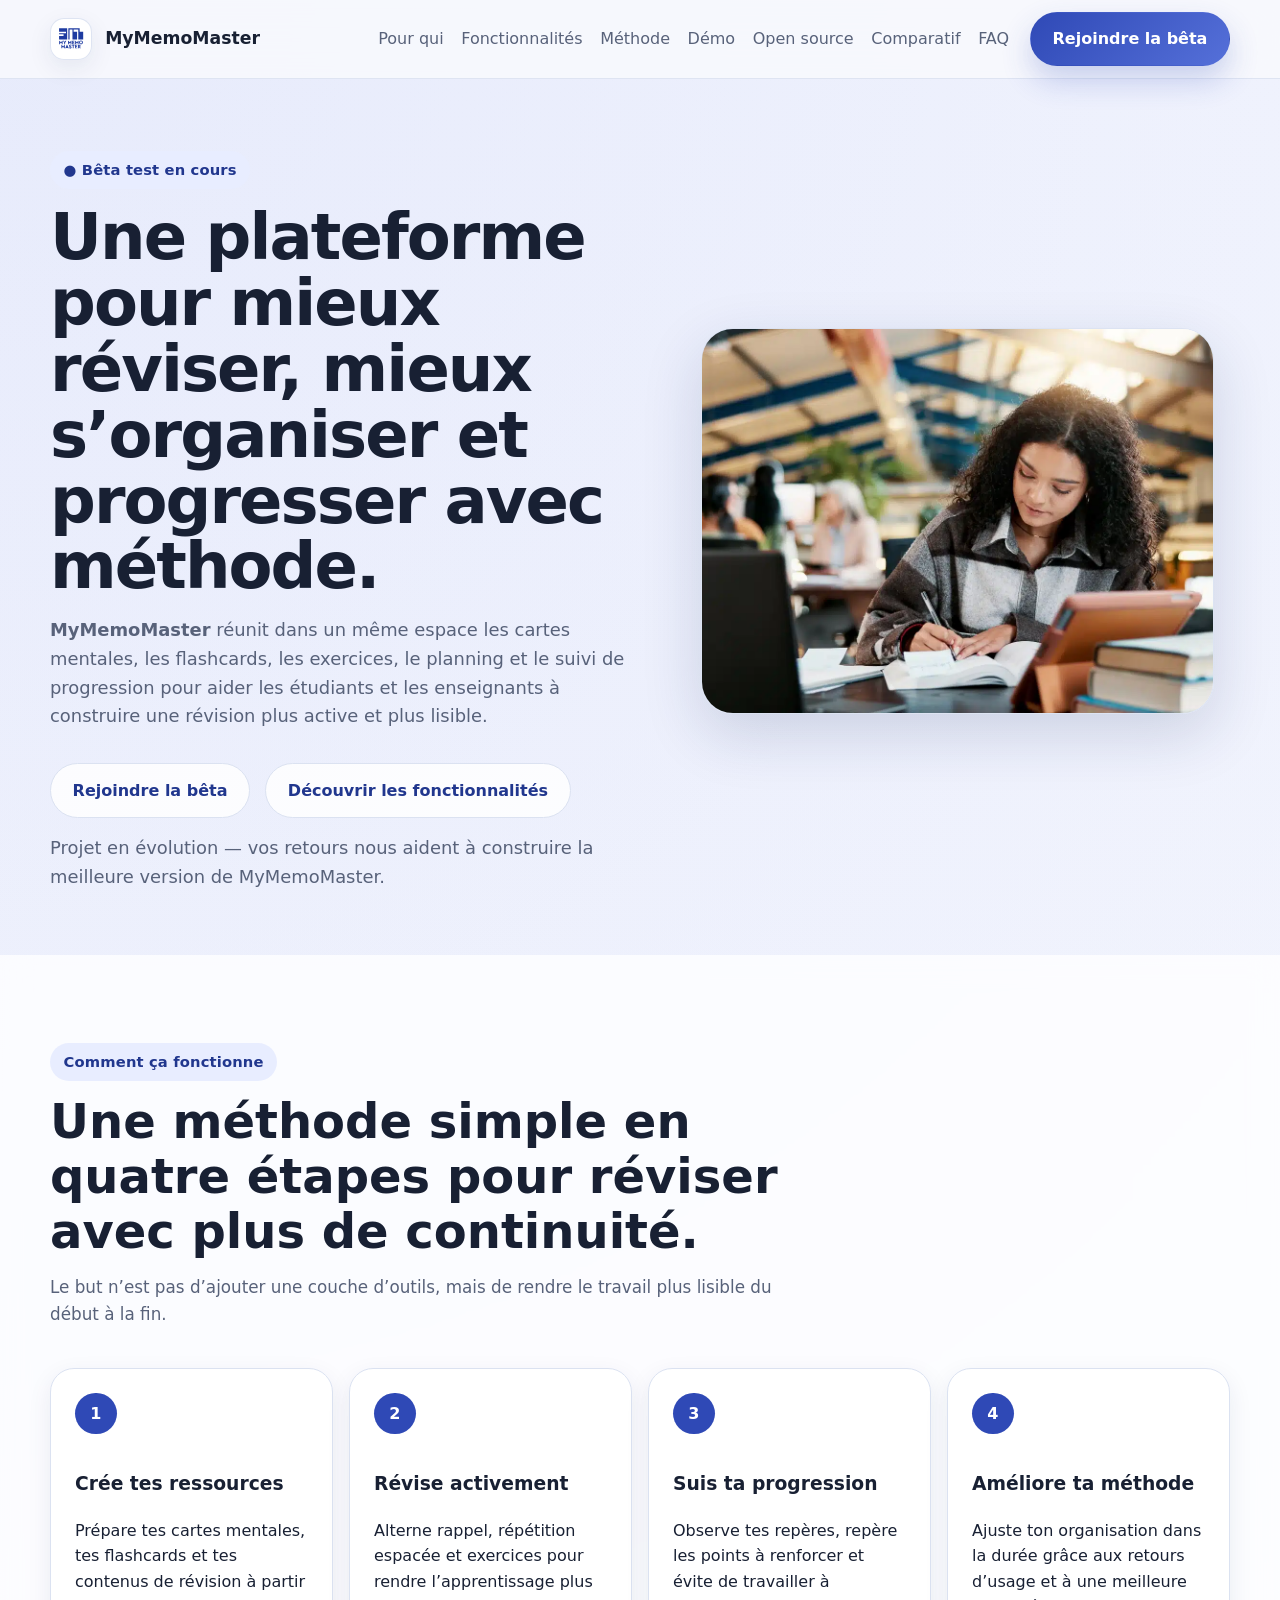
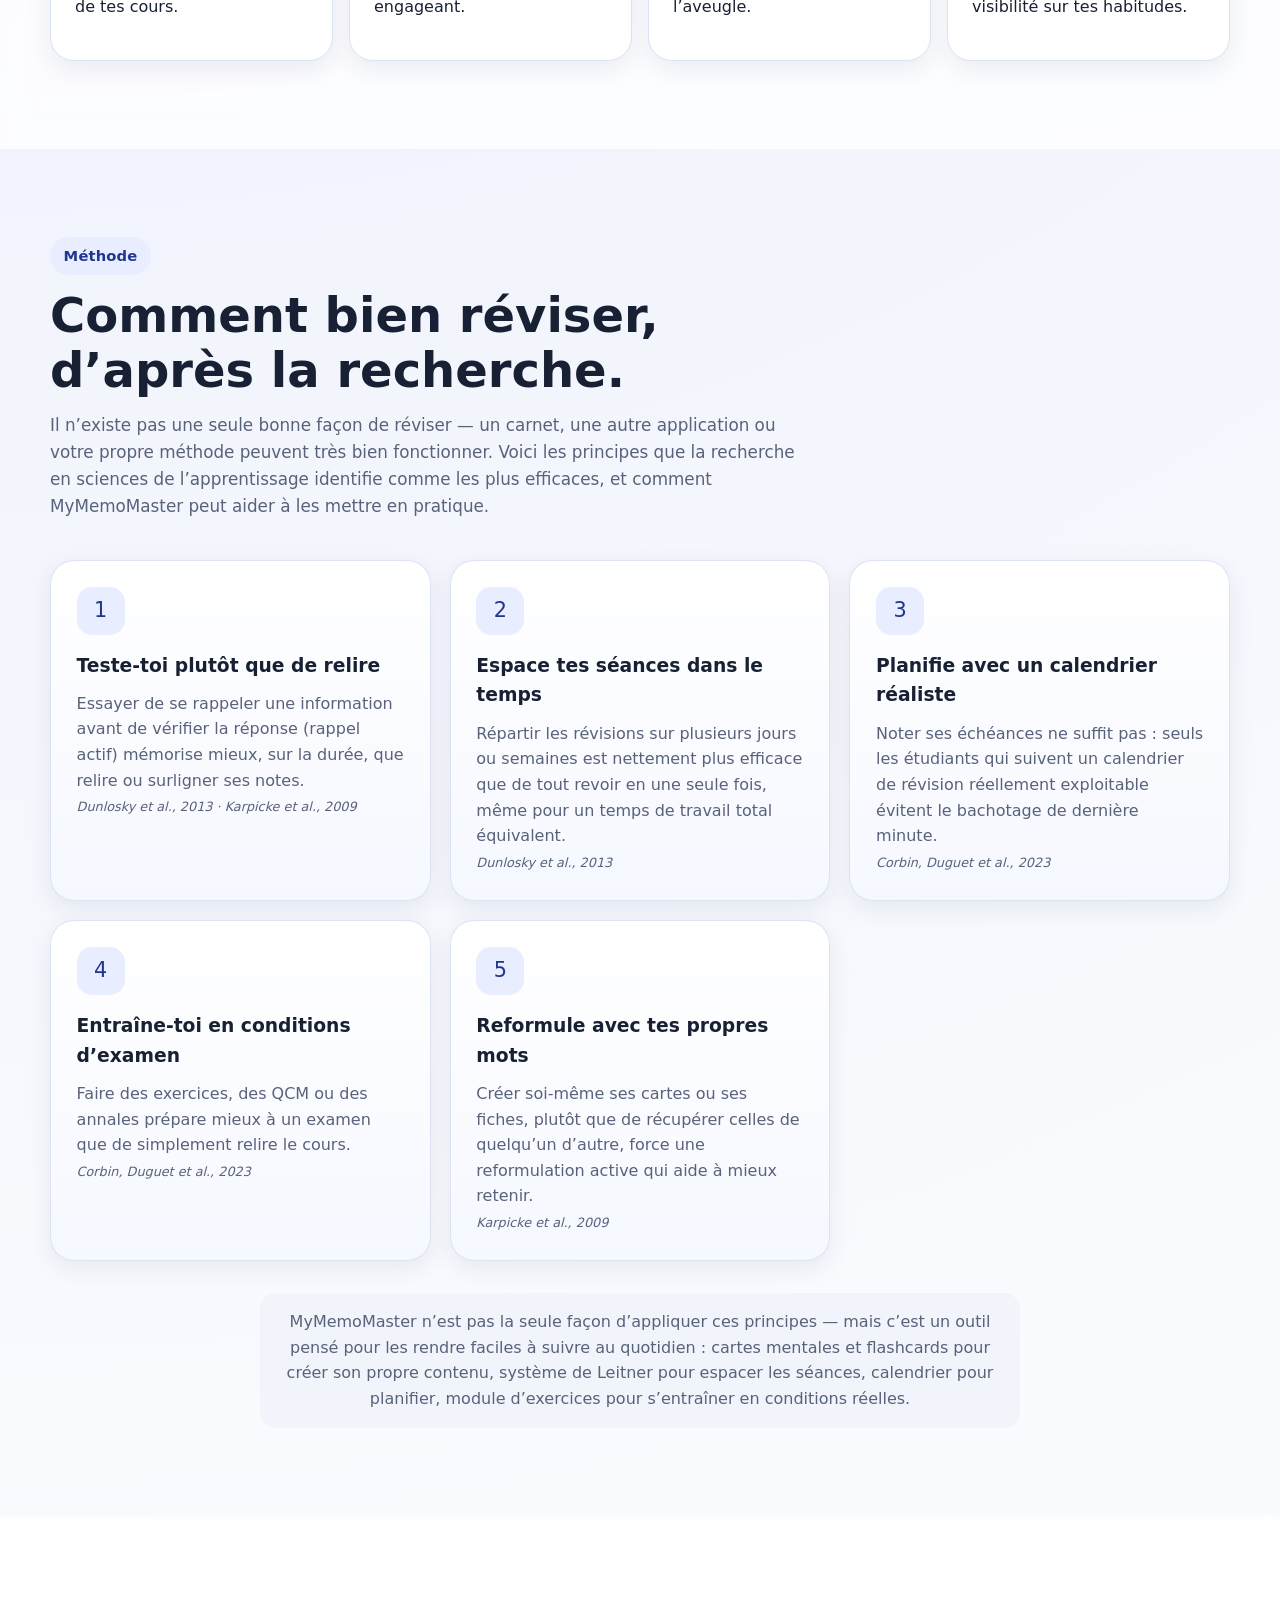
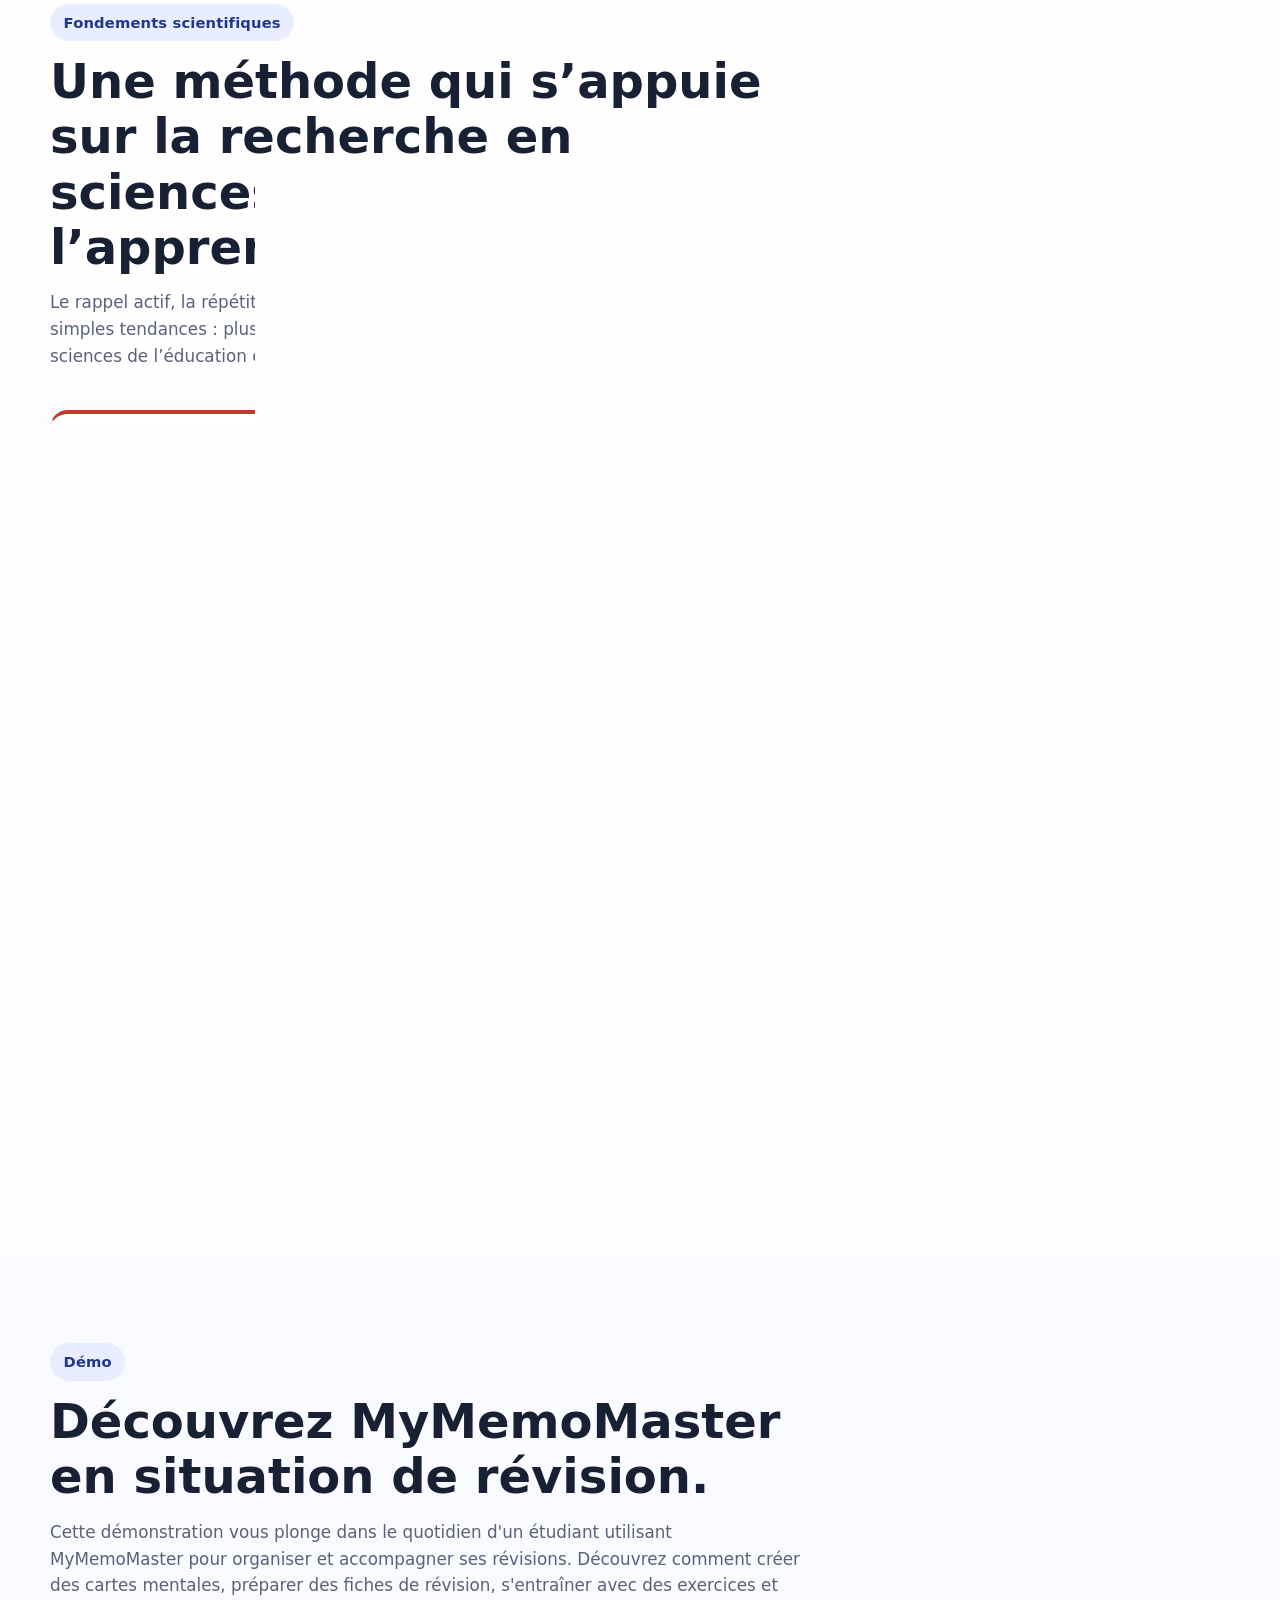
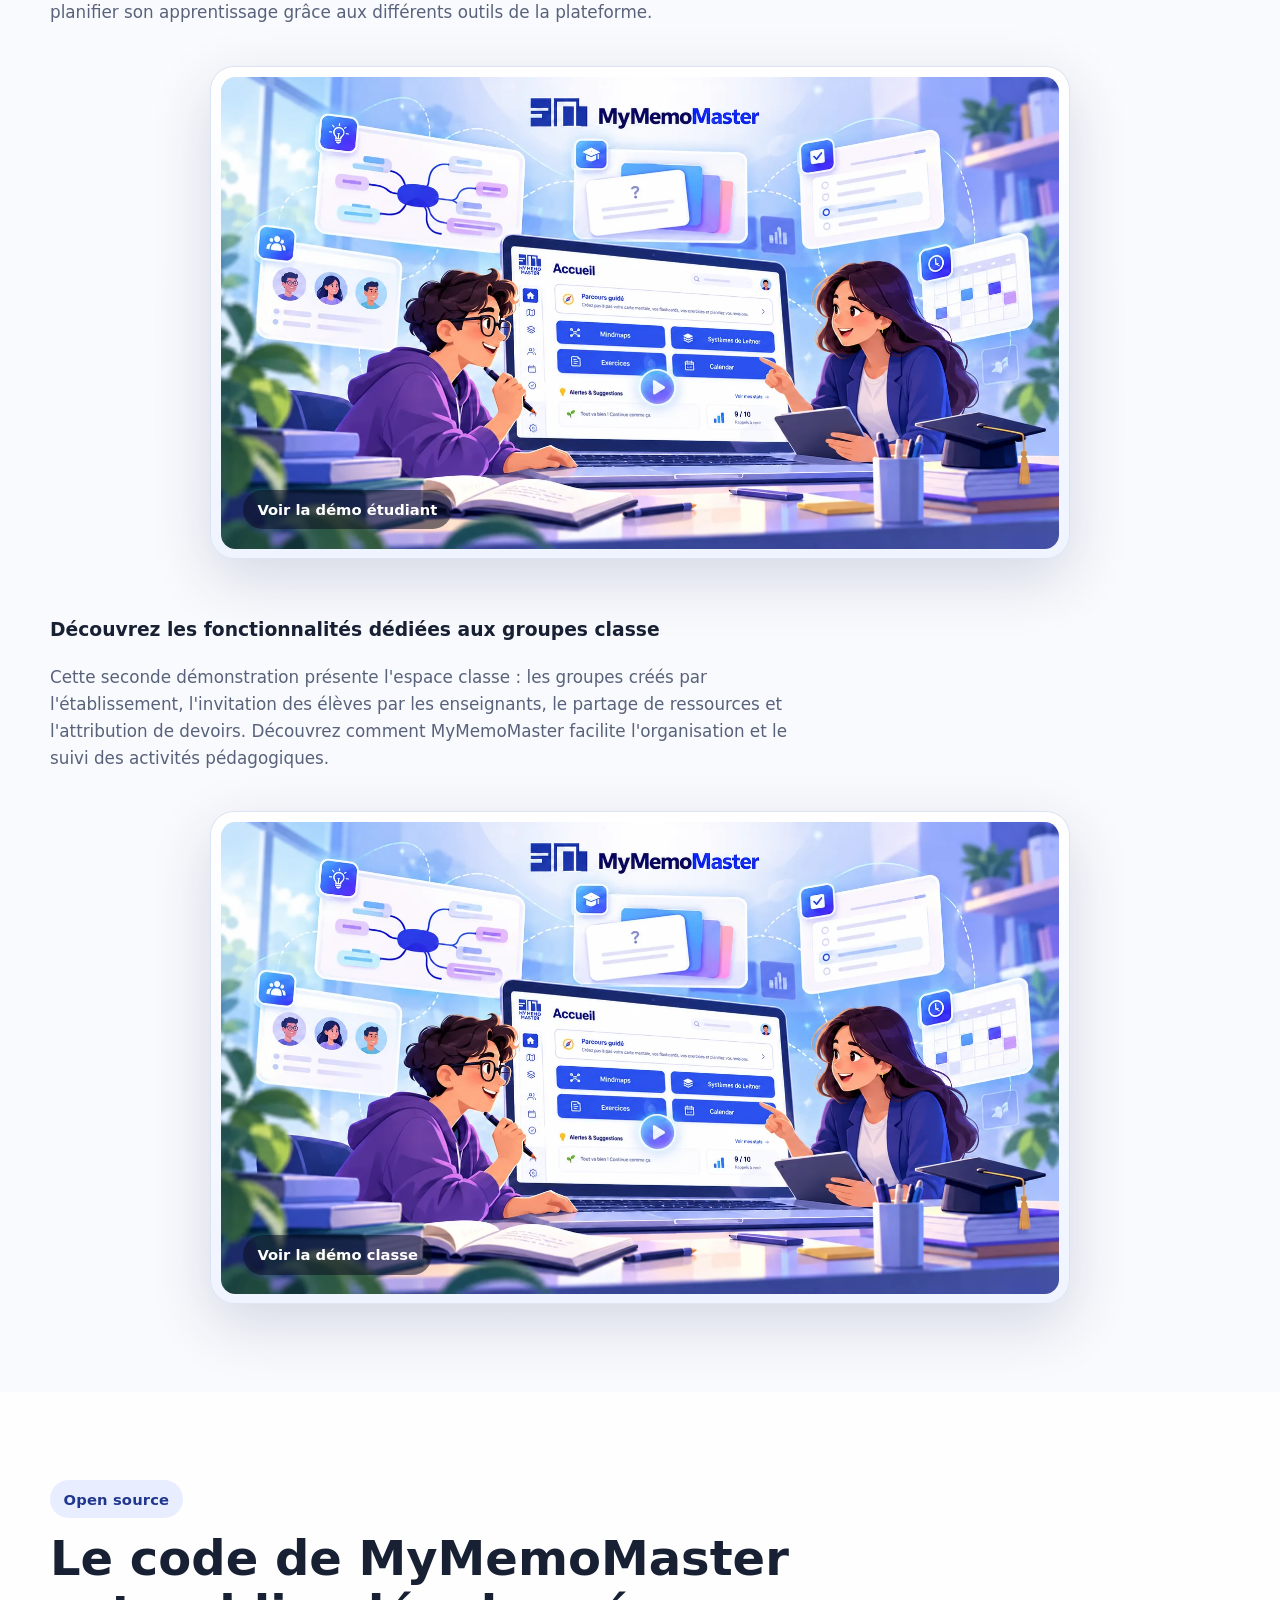
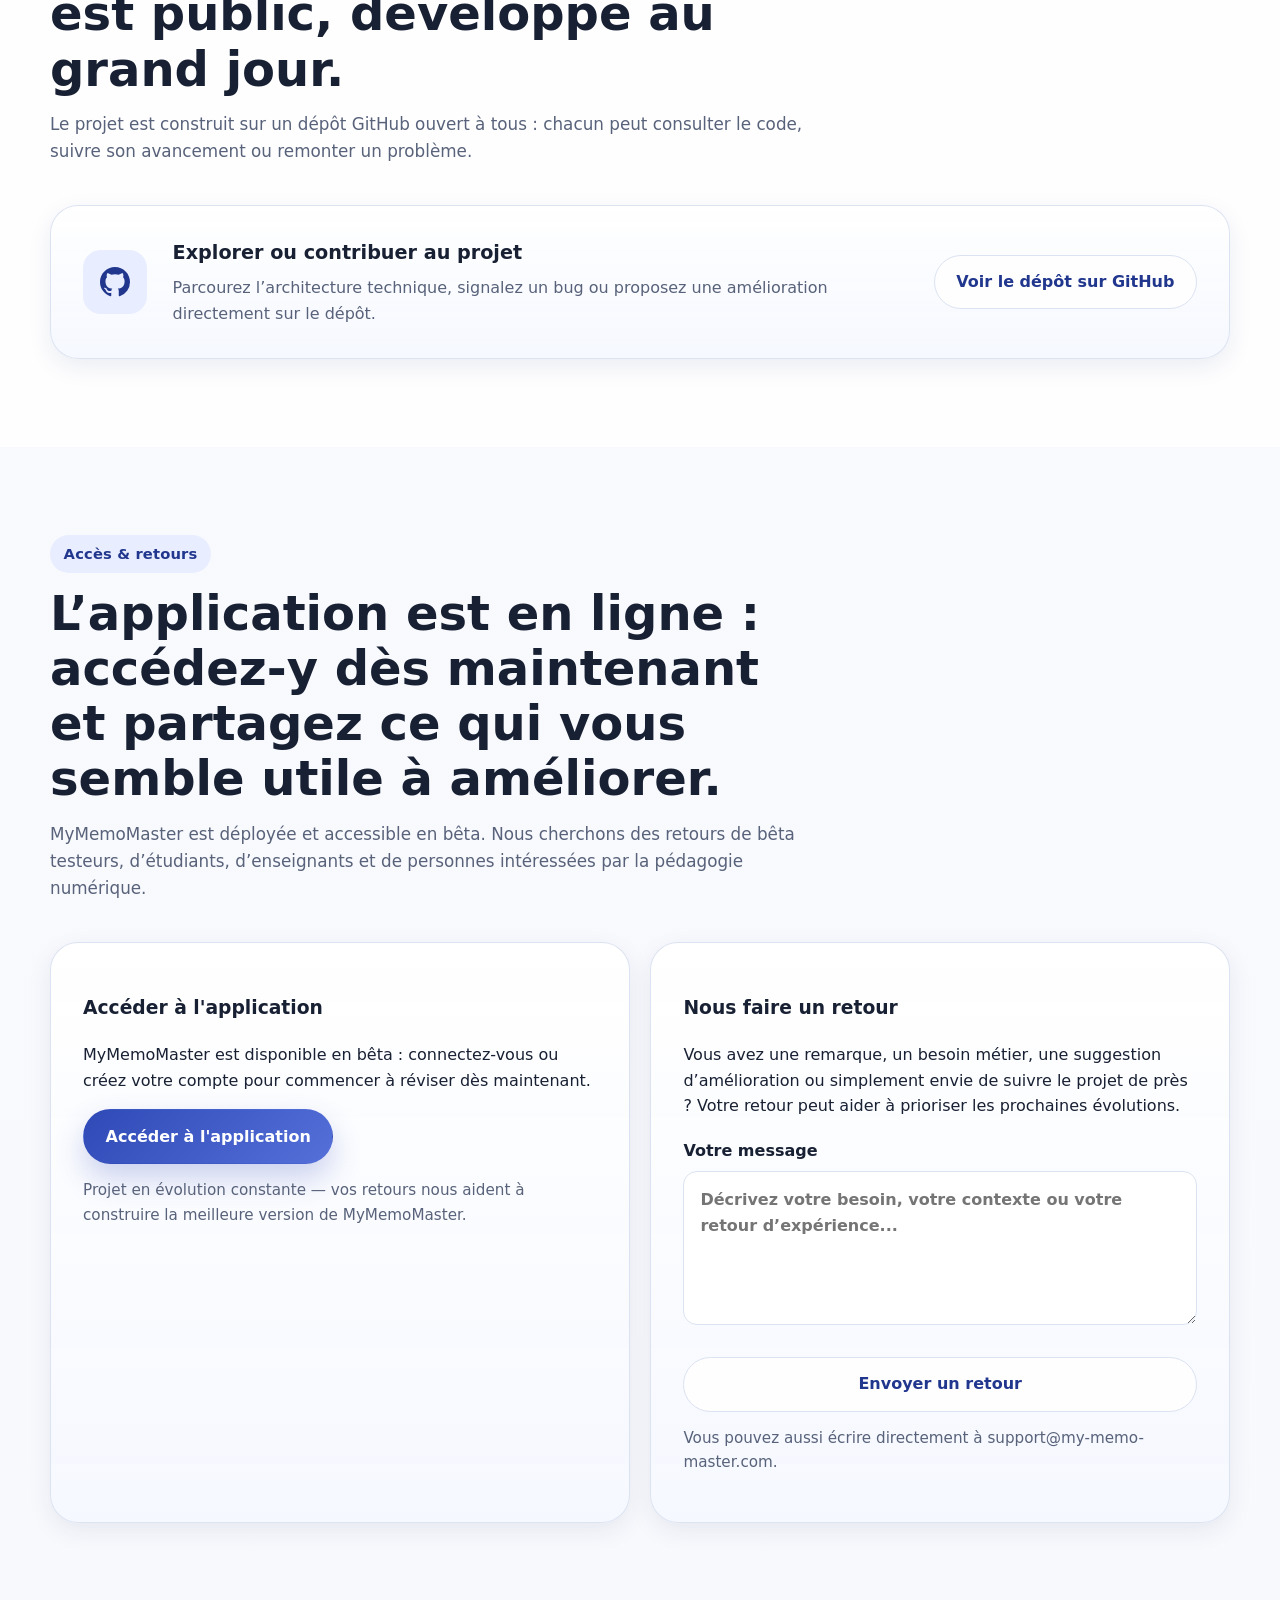
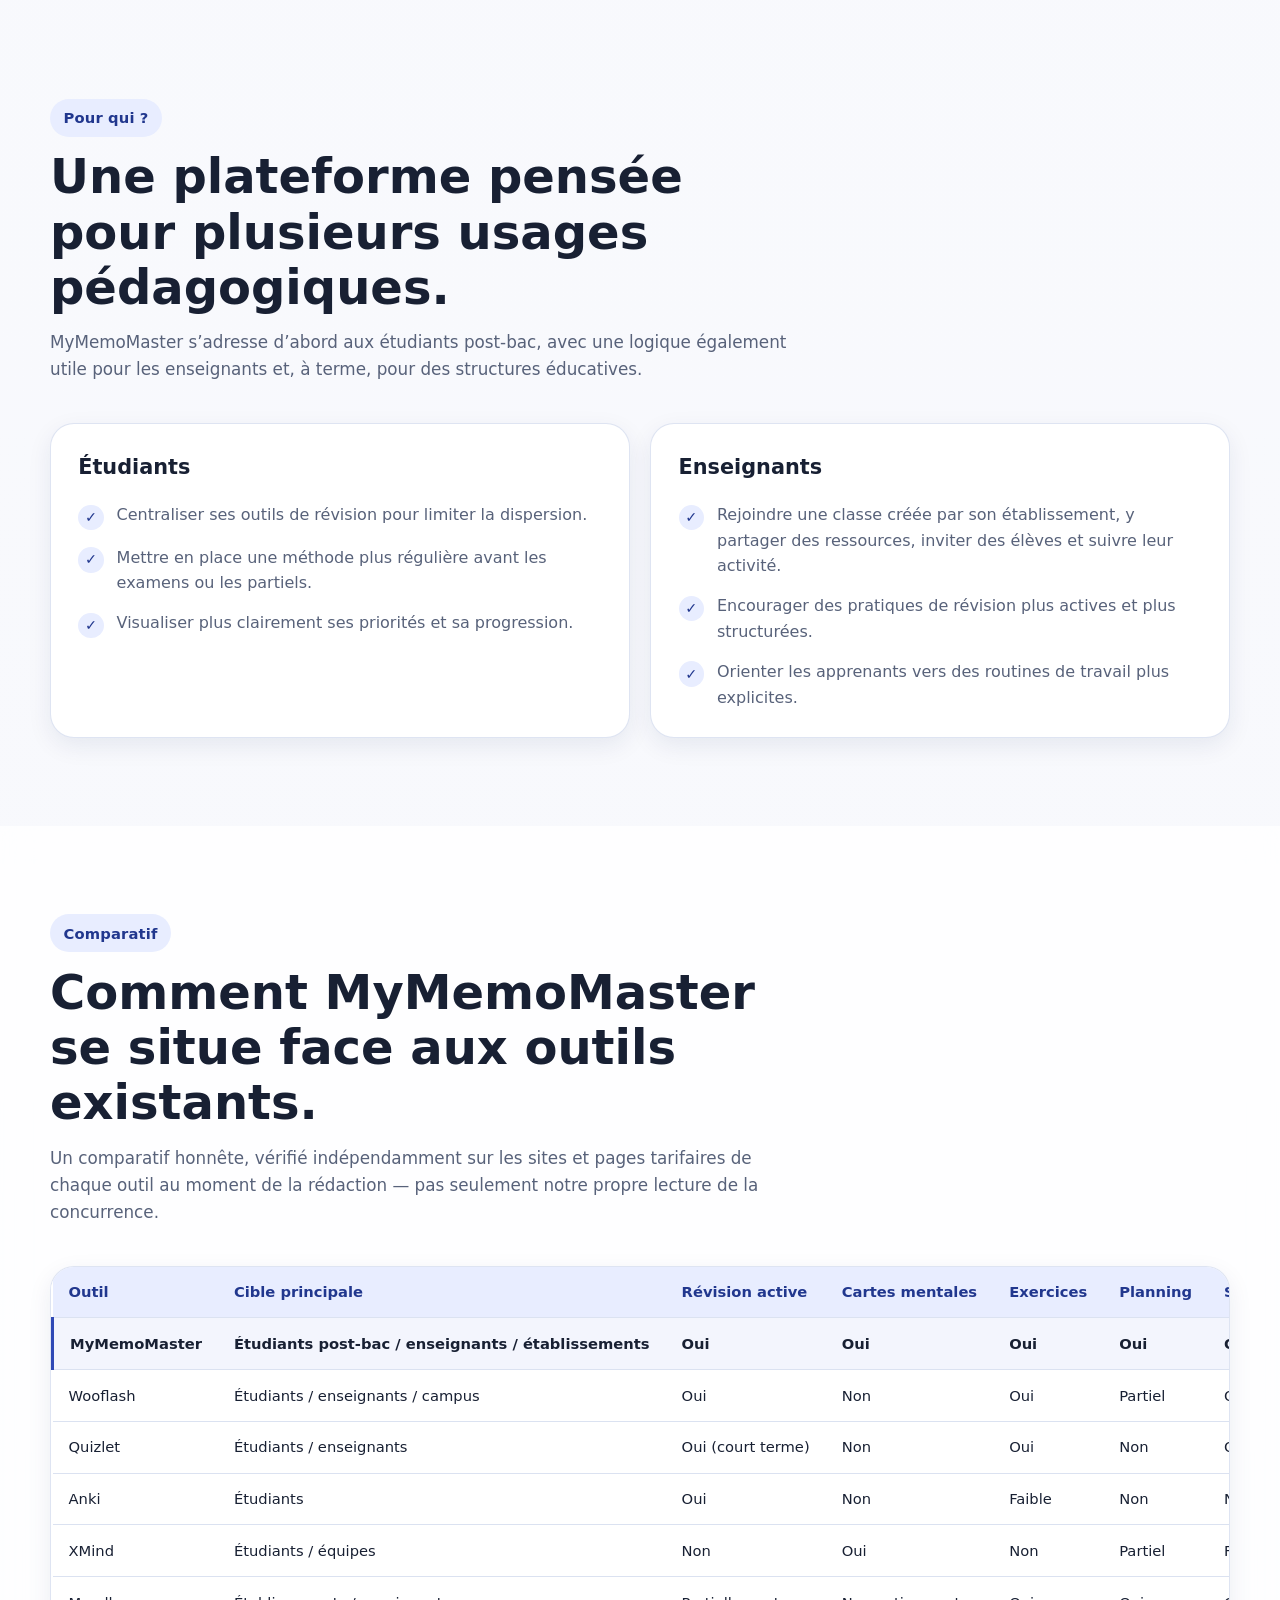
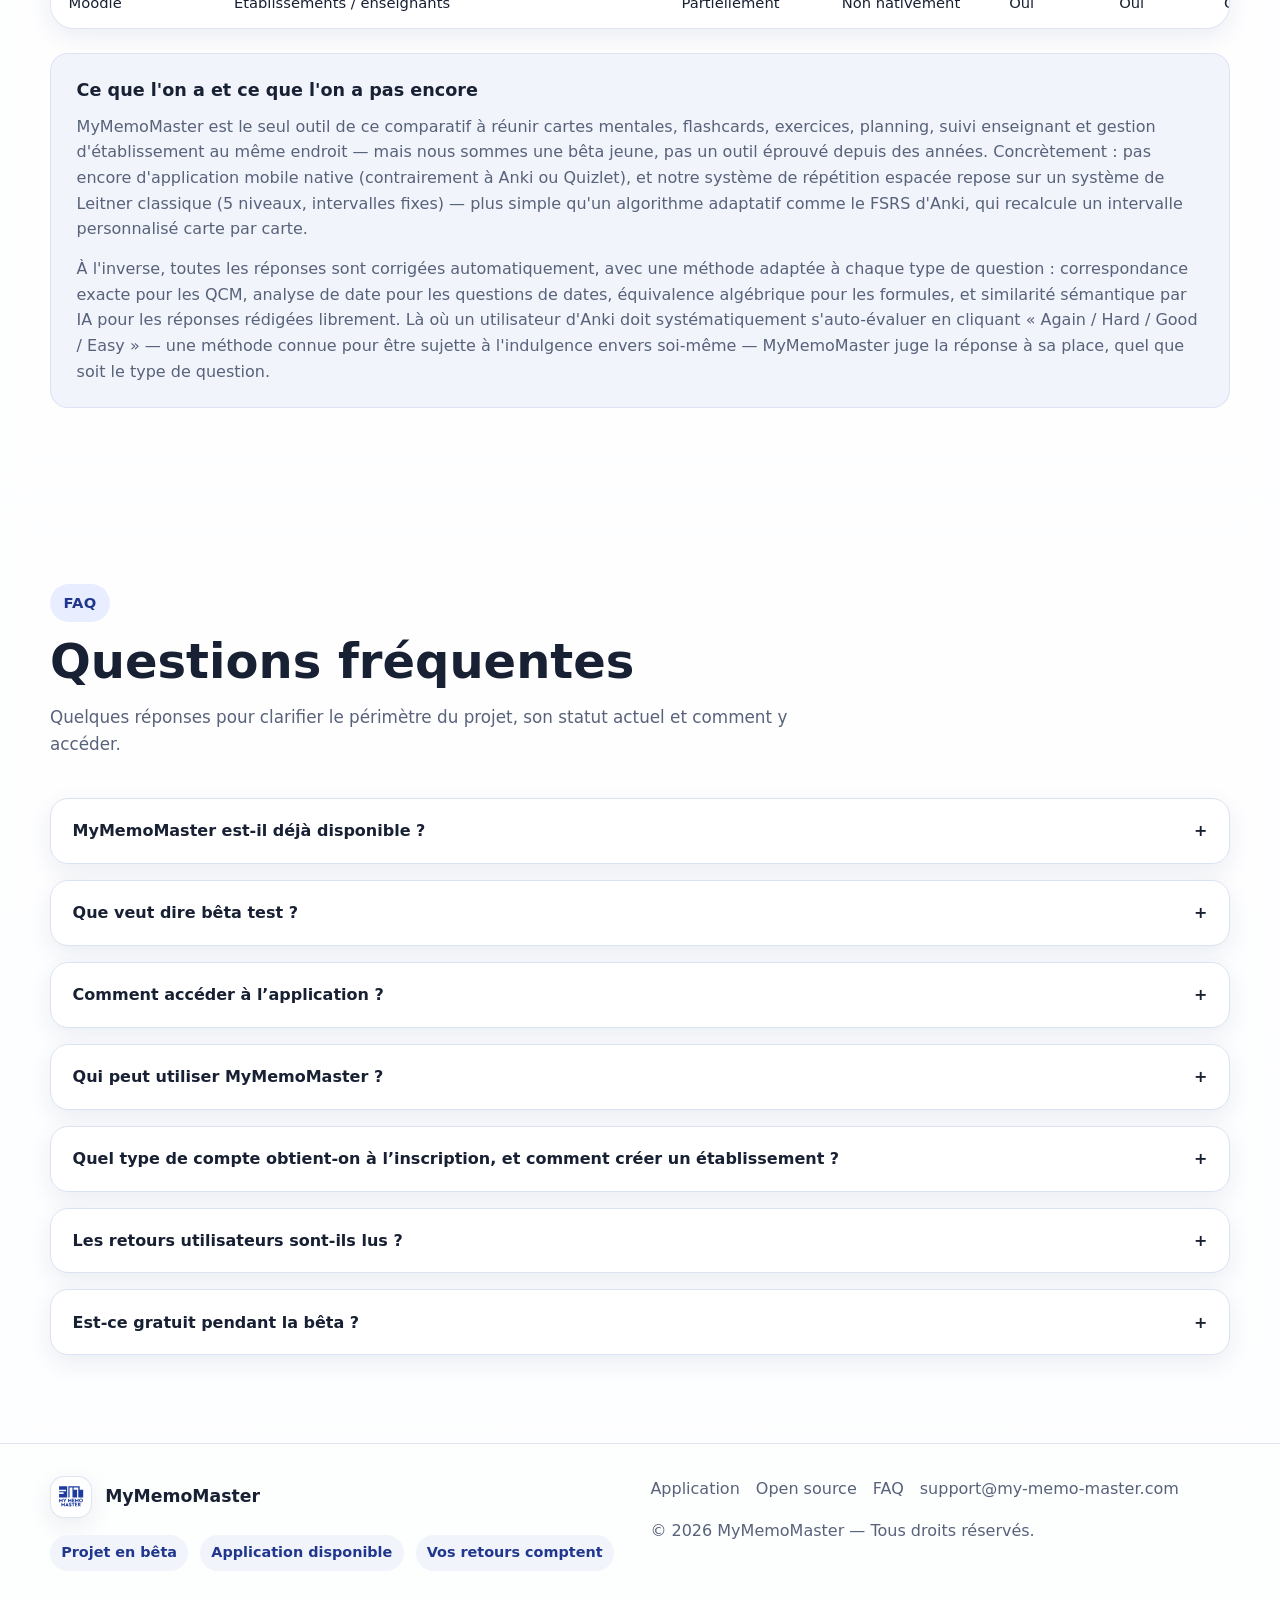
==== commit 583132b8: "[IMP] presentation" ====
--- a/src/index.html
+++ b/src/index.html
@@ -77,6 +77,14 @@
         "acceptedAnswer": {
           "@type": "Answer",
           "text": "Le projet vise principalement les étudiants post-bac, mais il peut aussi intéresser des enseignants et, à terme, des établissements qui cherchent des outils pédagogiques mieux structurés."
+        }
+      },
+      {
+        "@type": "Question",
+        "name": "Quel type de compte obtient-on à l'inscription, et comment créer un établissement ?",
+        "acceptedAnswer": {
+          "@type": "Answer",
+          "text": "Toute personne qui crée un compte obtient un compte étudiant. La création d'un établissement et de ses groupes classe n'est pas en libre-service : il faut contacter l'équipe à support@my-memo-master.com, qui crée l'établissement et désigne son gestionnaire."
         }
       },
       {
@@ -291,7 +299,7 @@
 
         <div class="section-heading demo-subheading">
           <h3>Découvrez les fonctionnalités dédiées aux groupes classe</h3>
-          <p>Cette seconde démonstration présente les outils permettant aux enseignants de créer et gérer leurs groupes classe, d'y inviter des élèves et de leur attribuer des devoirs. Découvrez comment MyMemoMaster facilite l'organisation et le suivi des activités pédagogiques.</p>
+          <p>Cette seconde démonstration présente l'espace classe : les groupes créés par l'établissement, l'invitation des élèves par les enseignants, le partage de ressources et l'attribution de devoirs. Découvrez comment MyMemoMaster facilite l'organisation et le suivi des activités pédagogiques.</p>
         </div>
 
         <div class="video-frame">
@@ -381,7 +389,7 @@
           <article class="card">
             <h3>Enseignants</h3>
             <ul class="list">
-              <li><span class="bullet">✓</span><span>Créer une classe, y partager des ressources et suivre l’activité de ses élèves.</span></li>
+              <li><span class="bullet">✓</span><span>Rejoindre une classe créée par son établissement, y partager des ressources, inviter des élèves et suivre leur activité.</span></li>
               <li><span class="bullet">✓</span><span>Encourager des pratiques de révision plus actives et plus structurées.</span></li>
               <li><span class="bullet">✓</span><span>Orienter les apprenants vers des routines de travail plus explicites.</span></li>
             </ul>
@@ -527,6 +535,10 @@
             <p>Le projet vise principalement les étudiants post-bac, mais il peut aussi intéresser des enseignants et, à terme, des établissements qui cherchent des outils pédagogiques mieux structurés.</p>
           </details>
           <details>
+            <summary>Quel type de compte obtient-on à l’inscription, et comment créer un établissement ? <span>+</span></summary>
+            <p>Toute personne qui crée un compte obtient un compte étudiant. La création d’un établissement et de ses groupes classe n’est pas en libre-service : il faut contacter l’équipe à <a href="mailto:support@my-memo-master.com">support@my-memo-master.com</a>, qui crée l’établissement et désigne son gestionnaire.</p>
+          </details>
+          <details>
             <summary>Les retours utilisateurs sont-ils lus ? <span>+</span></summary>
             <p>Oui, l’objectif de cette phase est justement de recueillir des retours utiles pour améliorer le produit et mieux prioriser la roadmap.</p>
           </details>
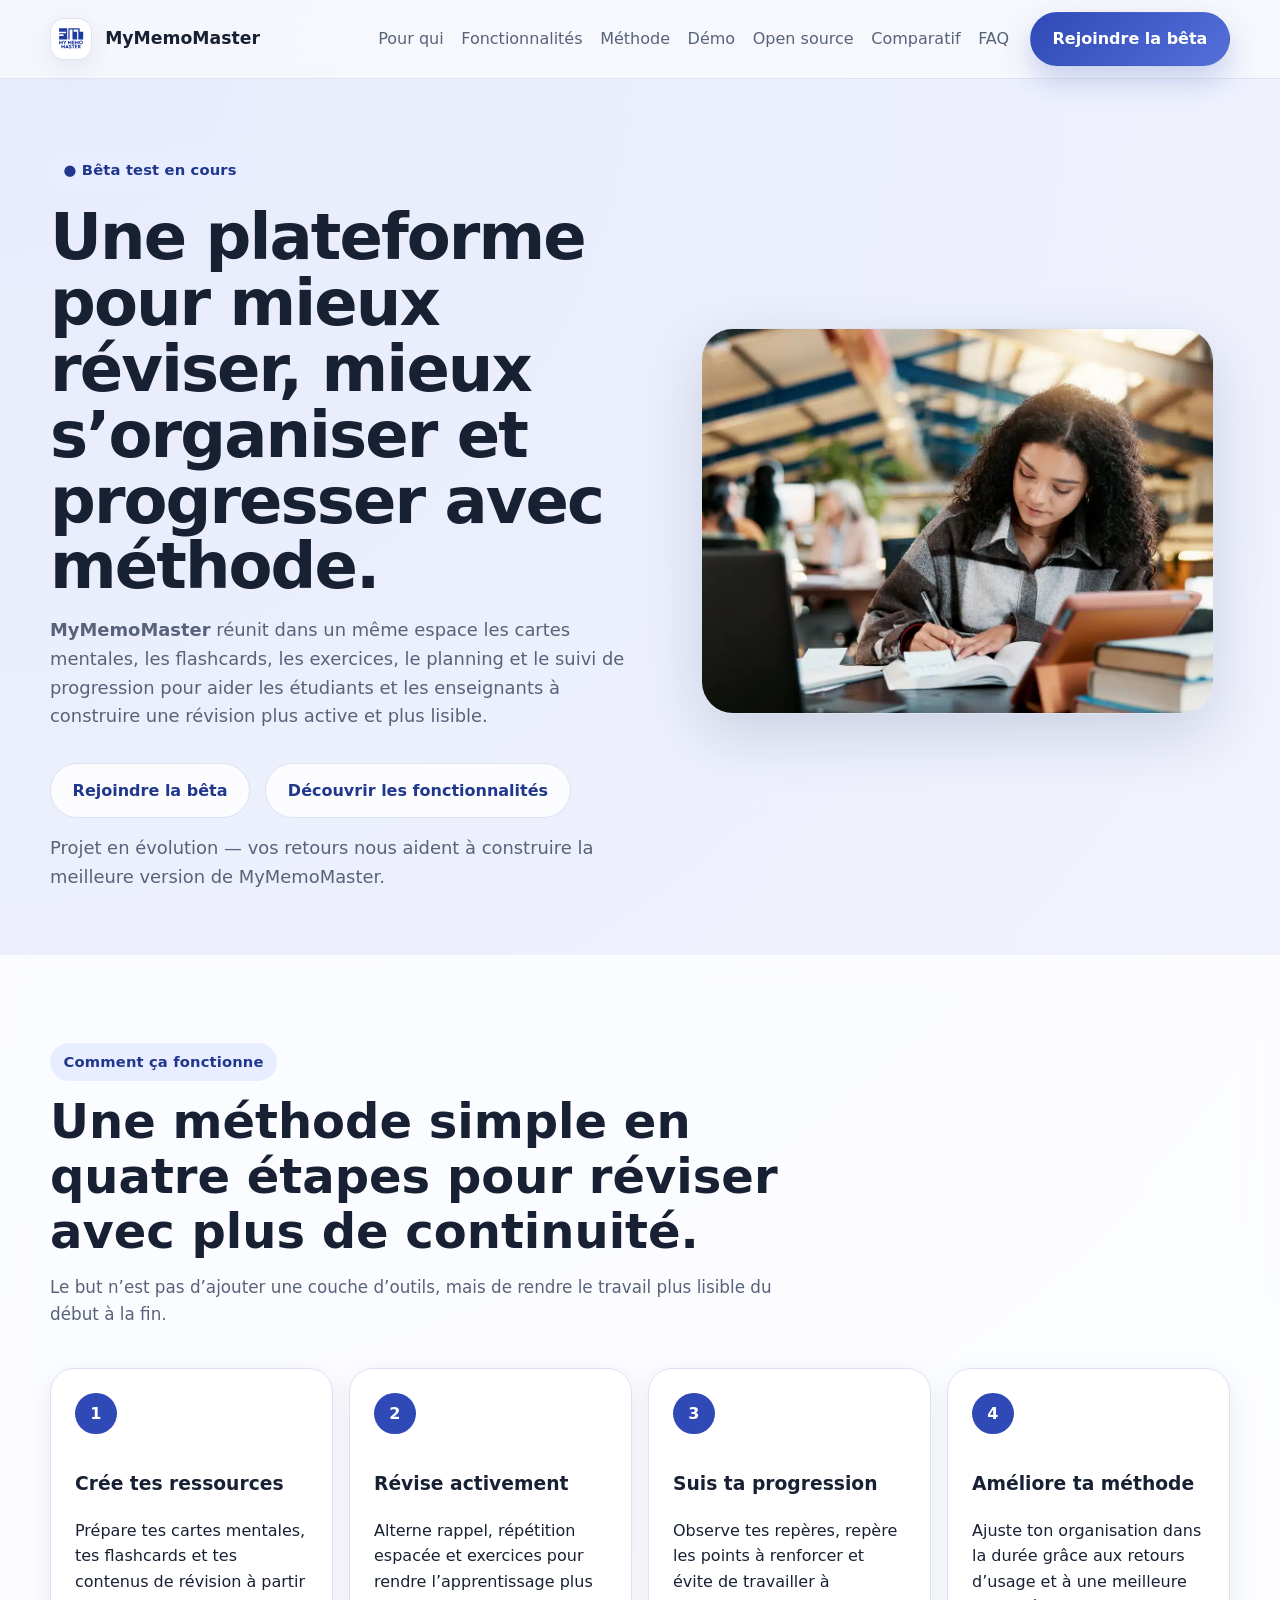
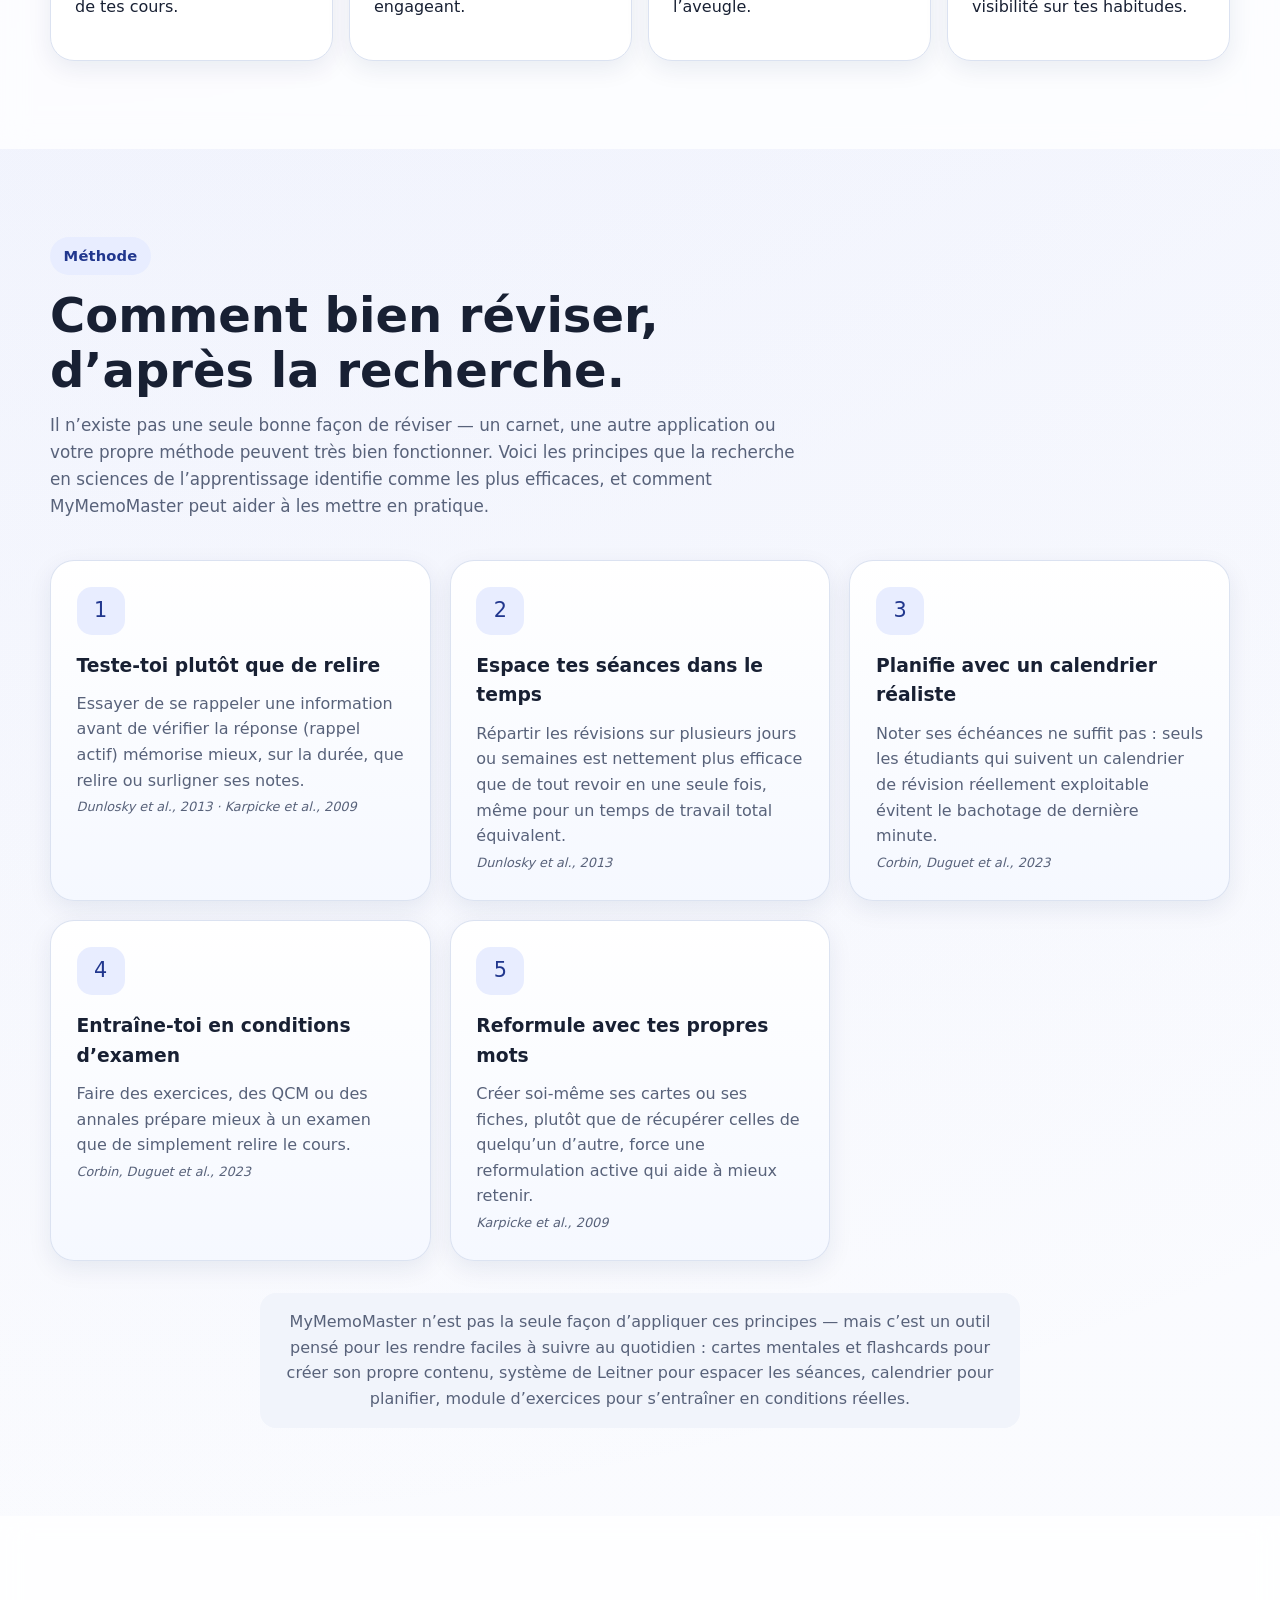
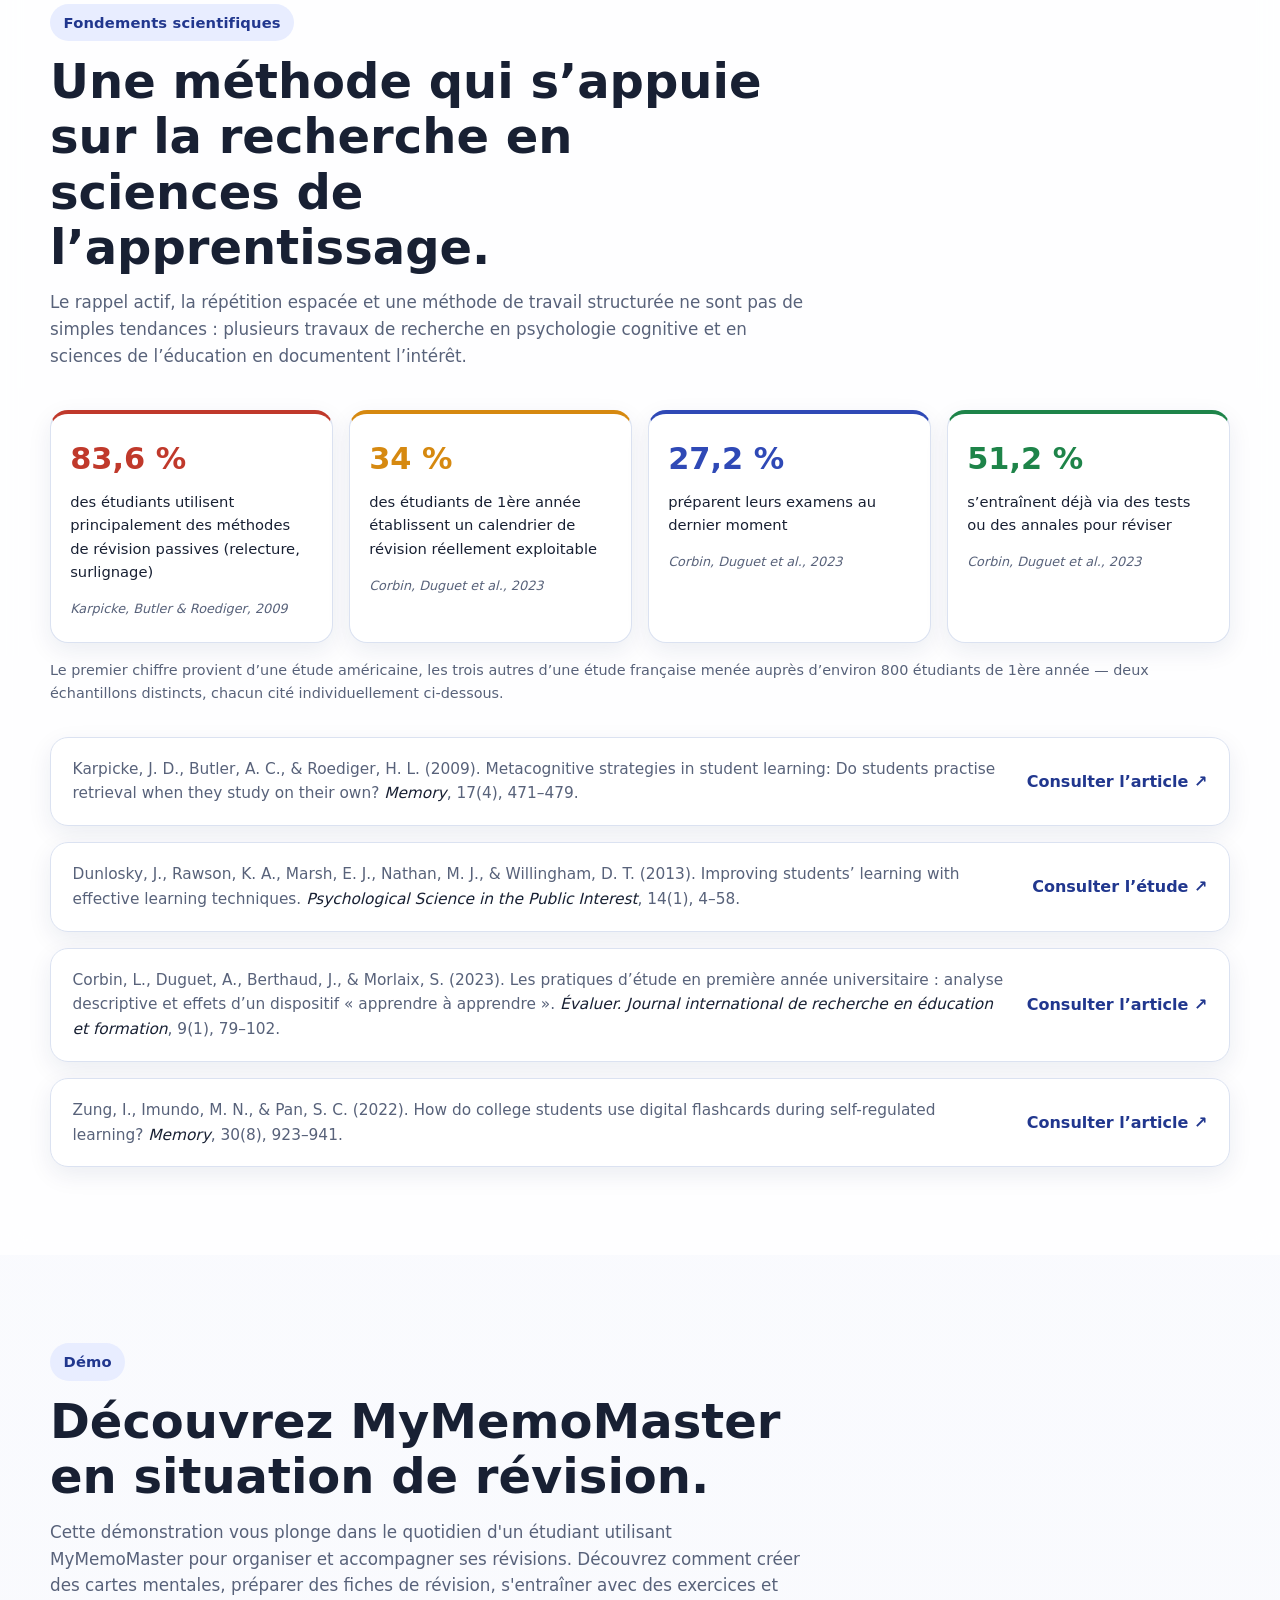
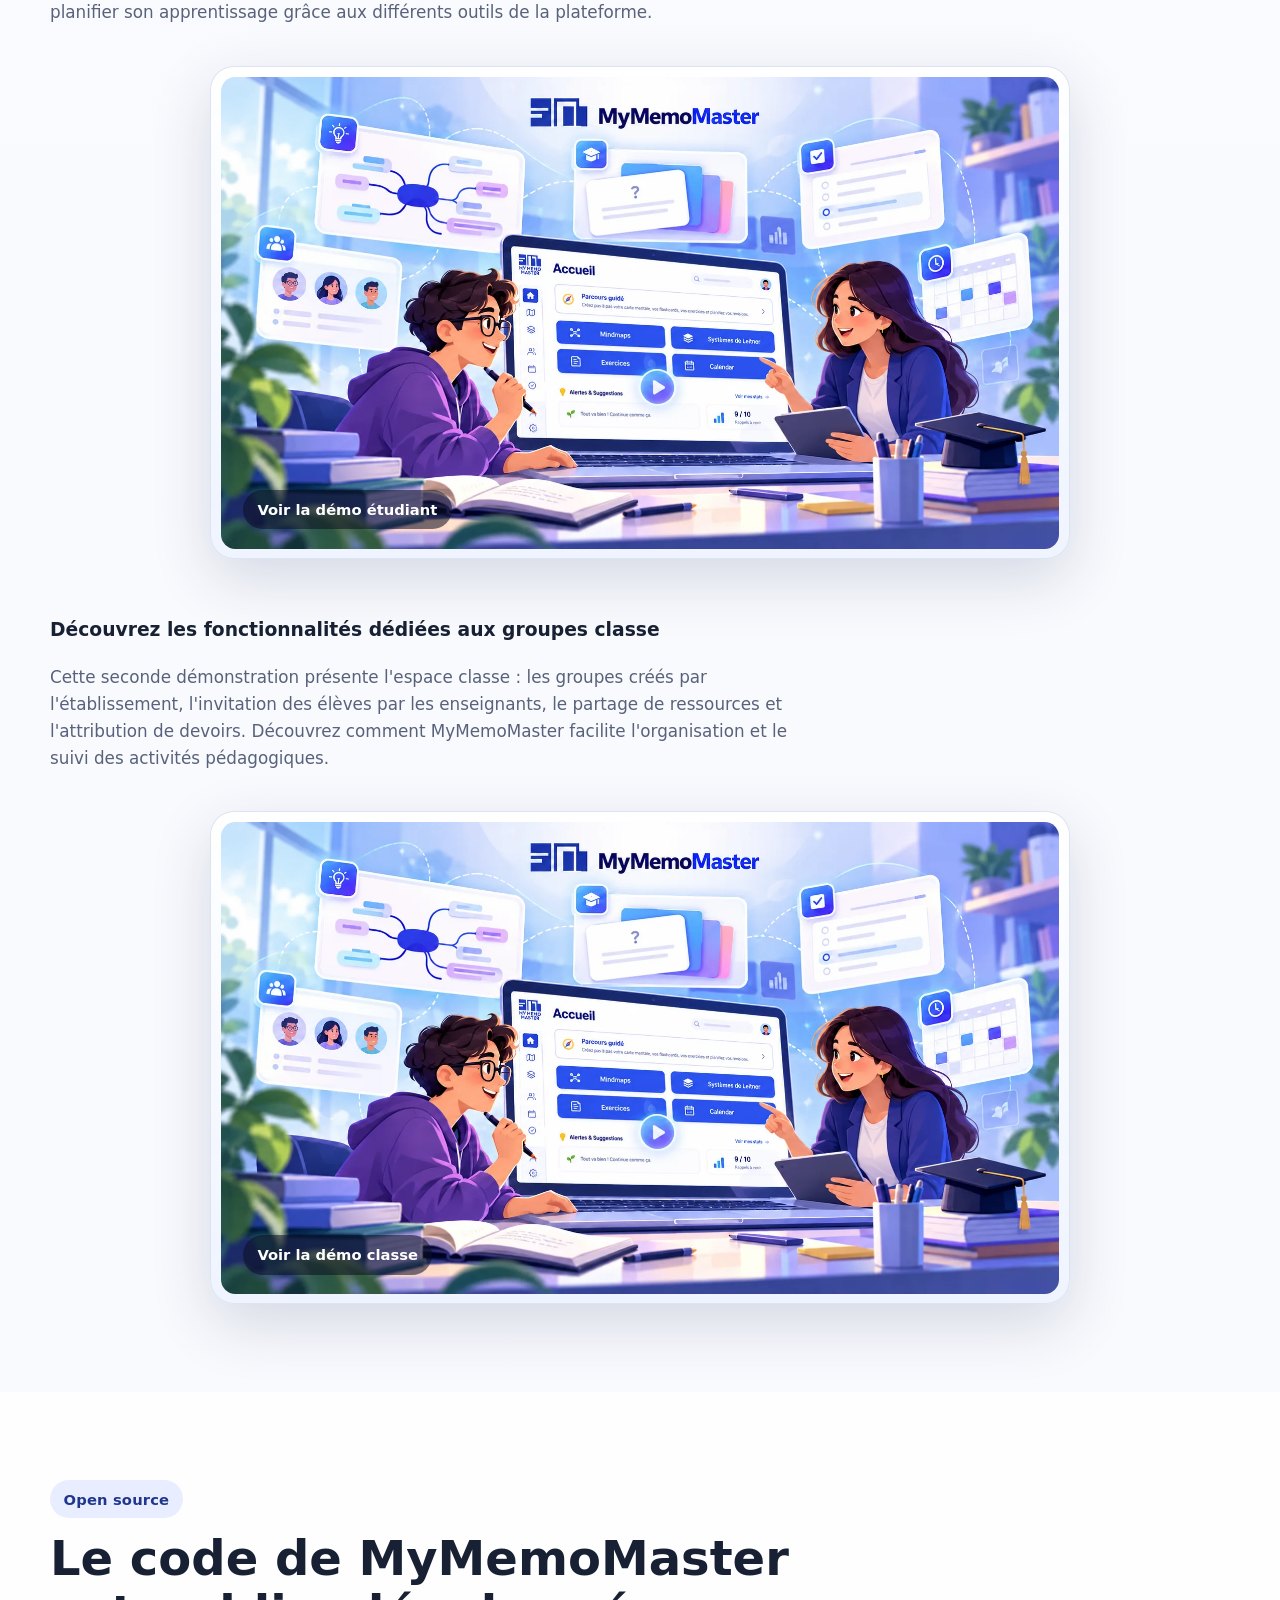
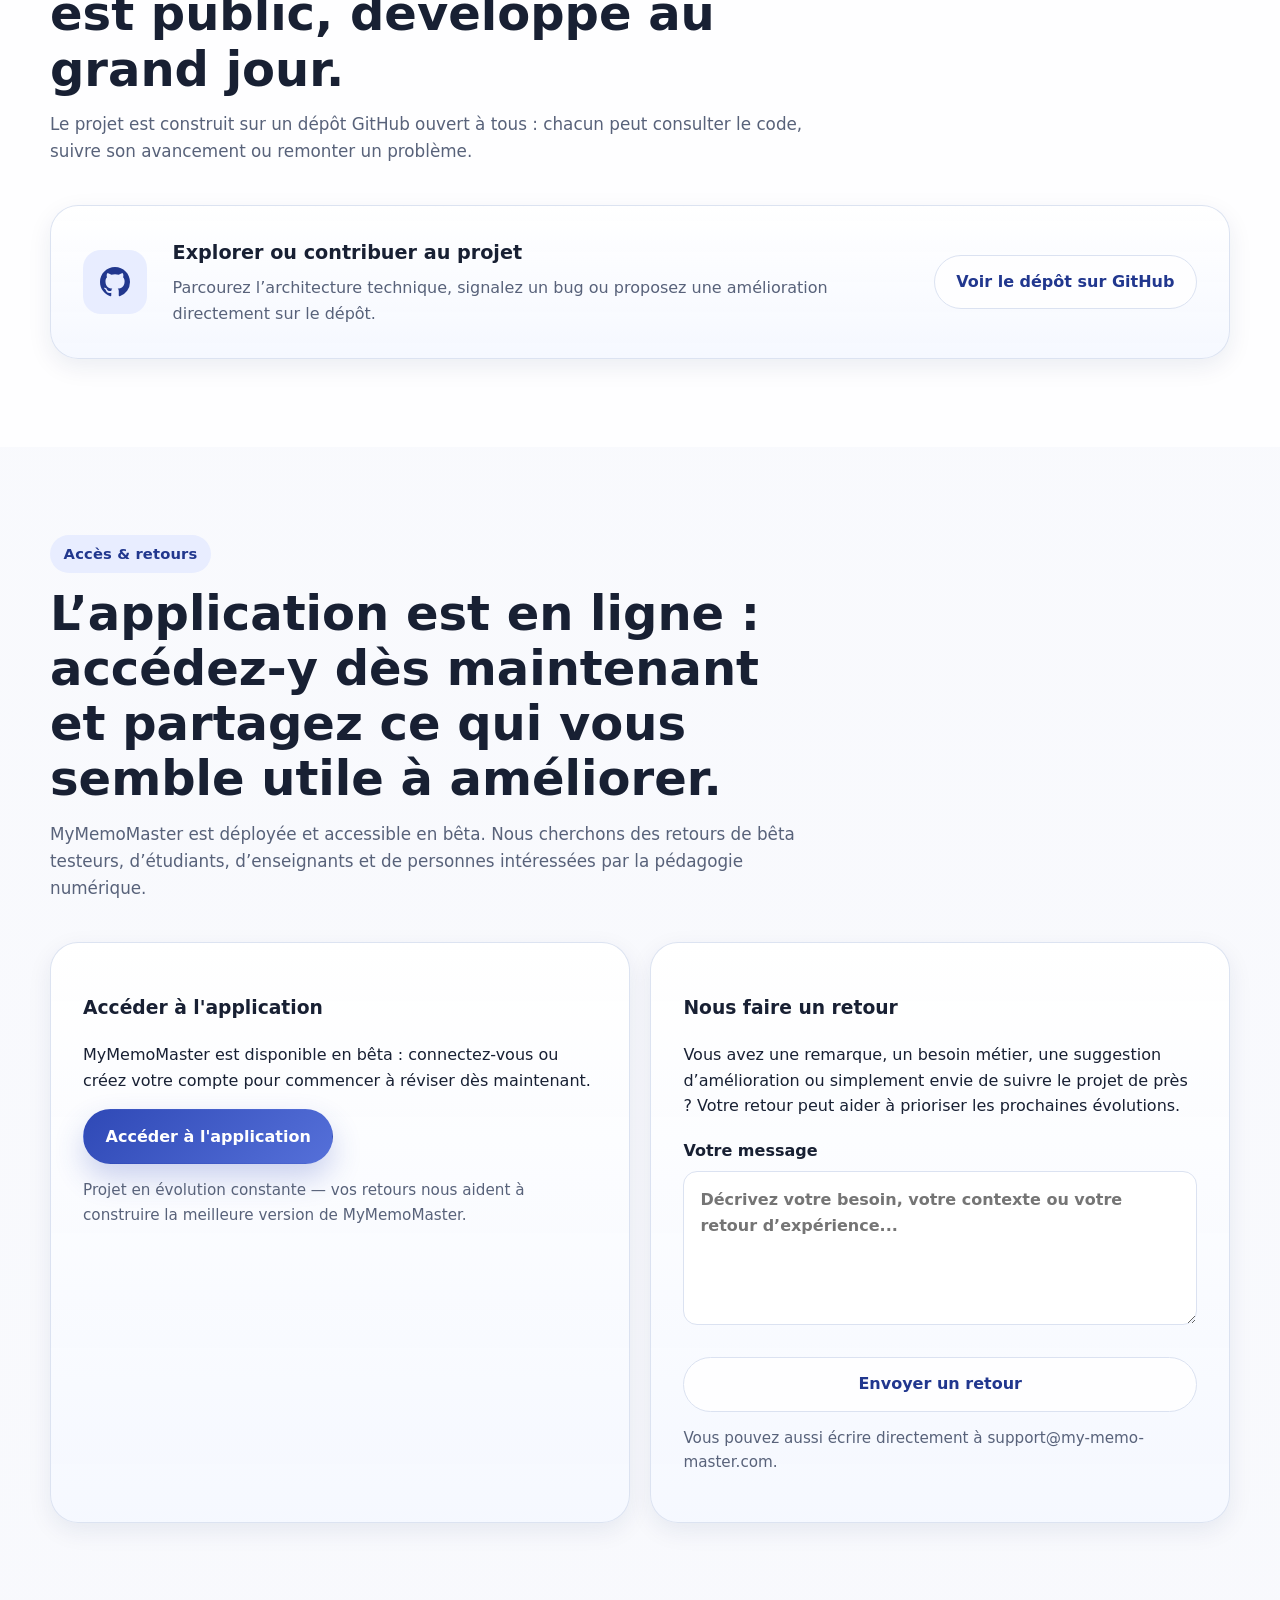
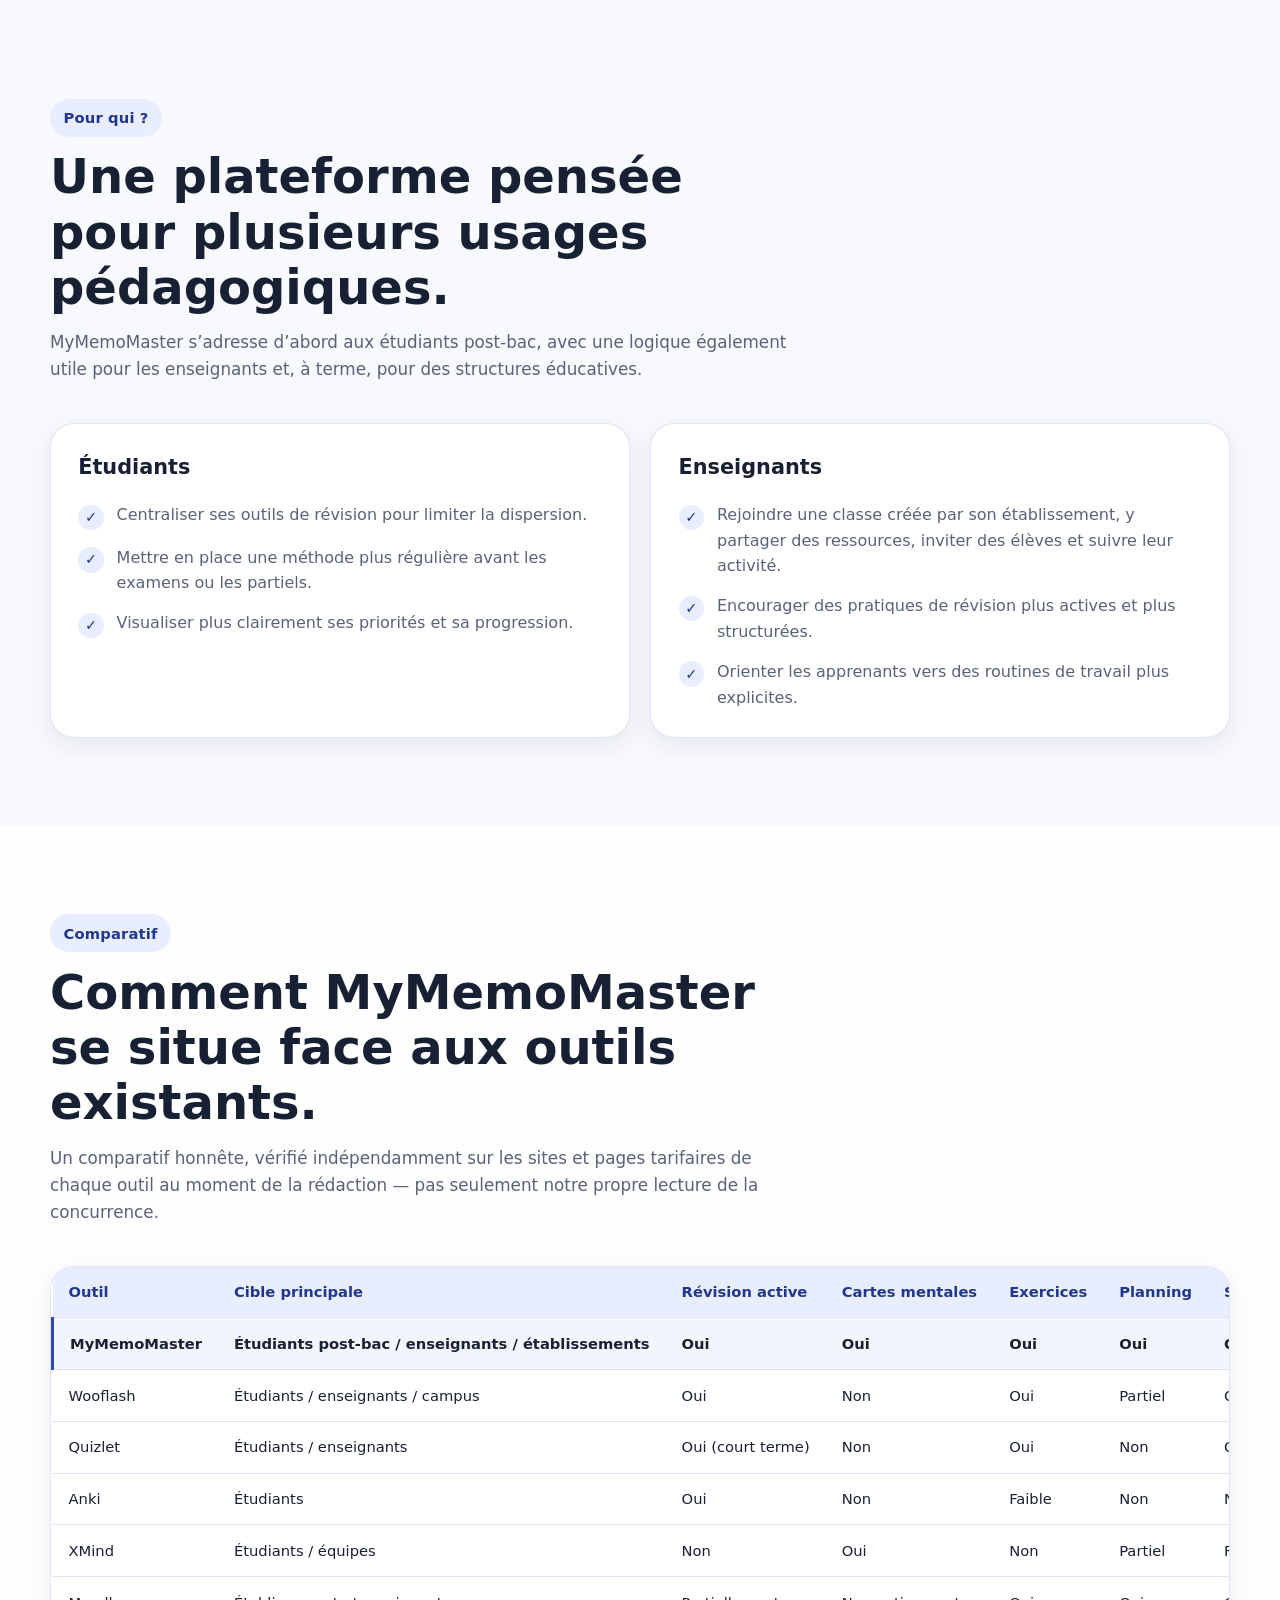
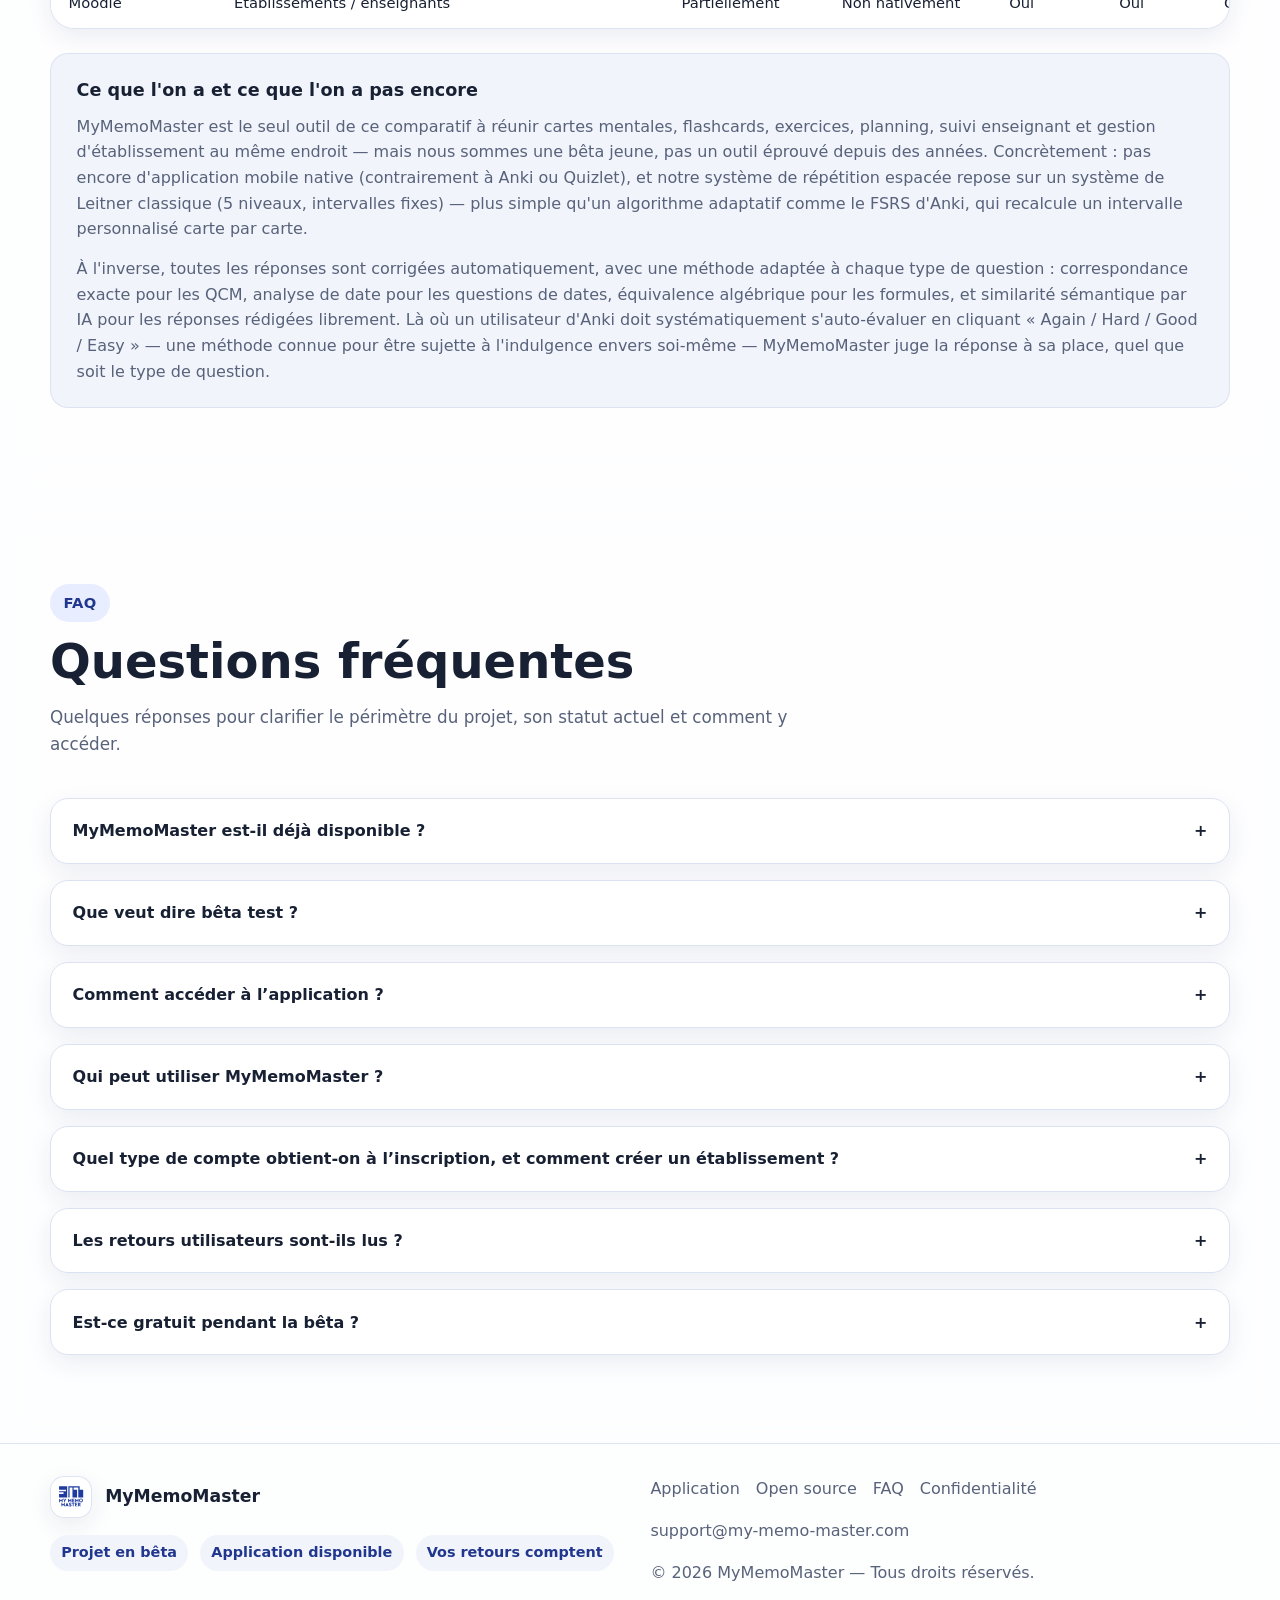
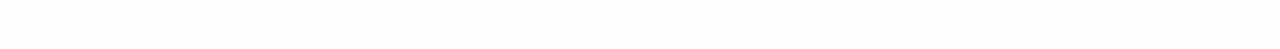
==== commit 2d5feae7: "[WIP] privacy" ====
--- a/src/index.html
+++ b/src/index.html
@@ -573,6 +573,7 @@
           <a href="#acces">Application</a>
           <a href="#opensource">Open source</a>
           <a href="#faq">FAQ</a>
+          <a href="confidentialite.html">Confidentialité</a>
           <a id="footerContactLink" href="mailto:support@my-memo-master.com">Contact</a>
         </div>
         <p class="footer-meta">© <span id="currentYear"></span> <span id="footerProjectName">MyMemoMaster</span> — Tous droits réservés.</p>
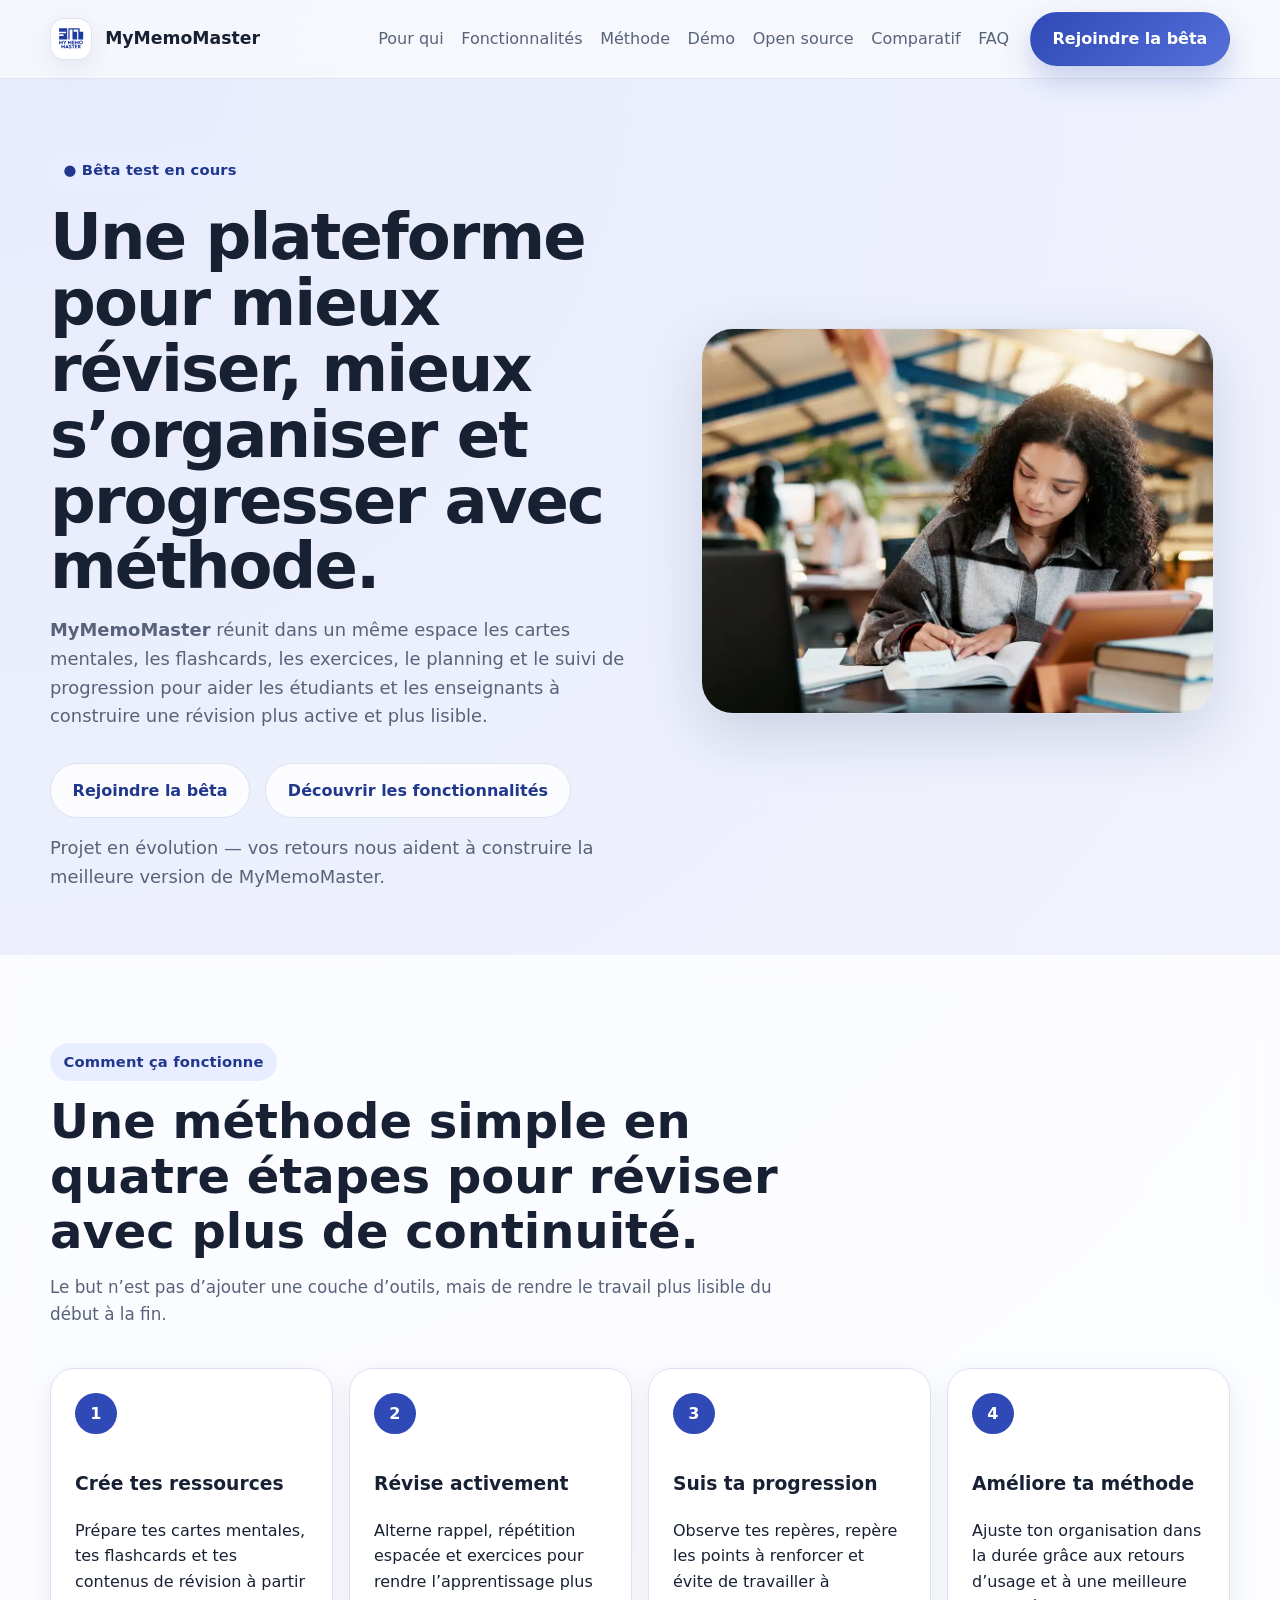
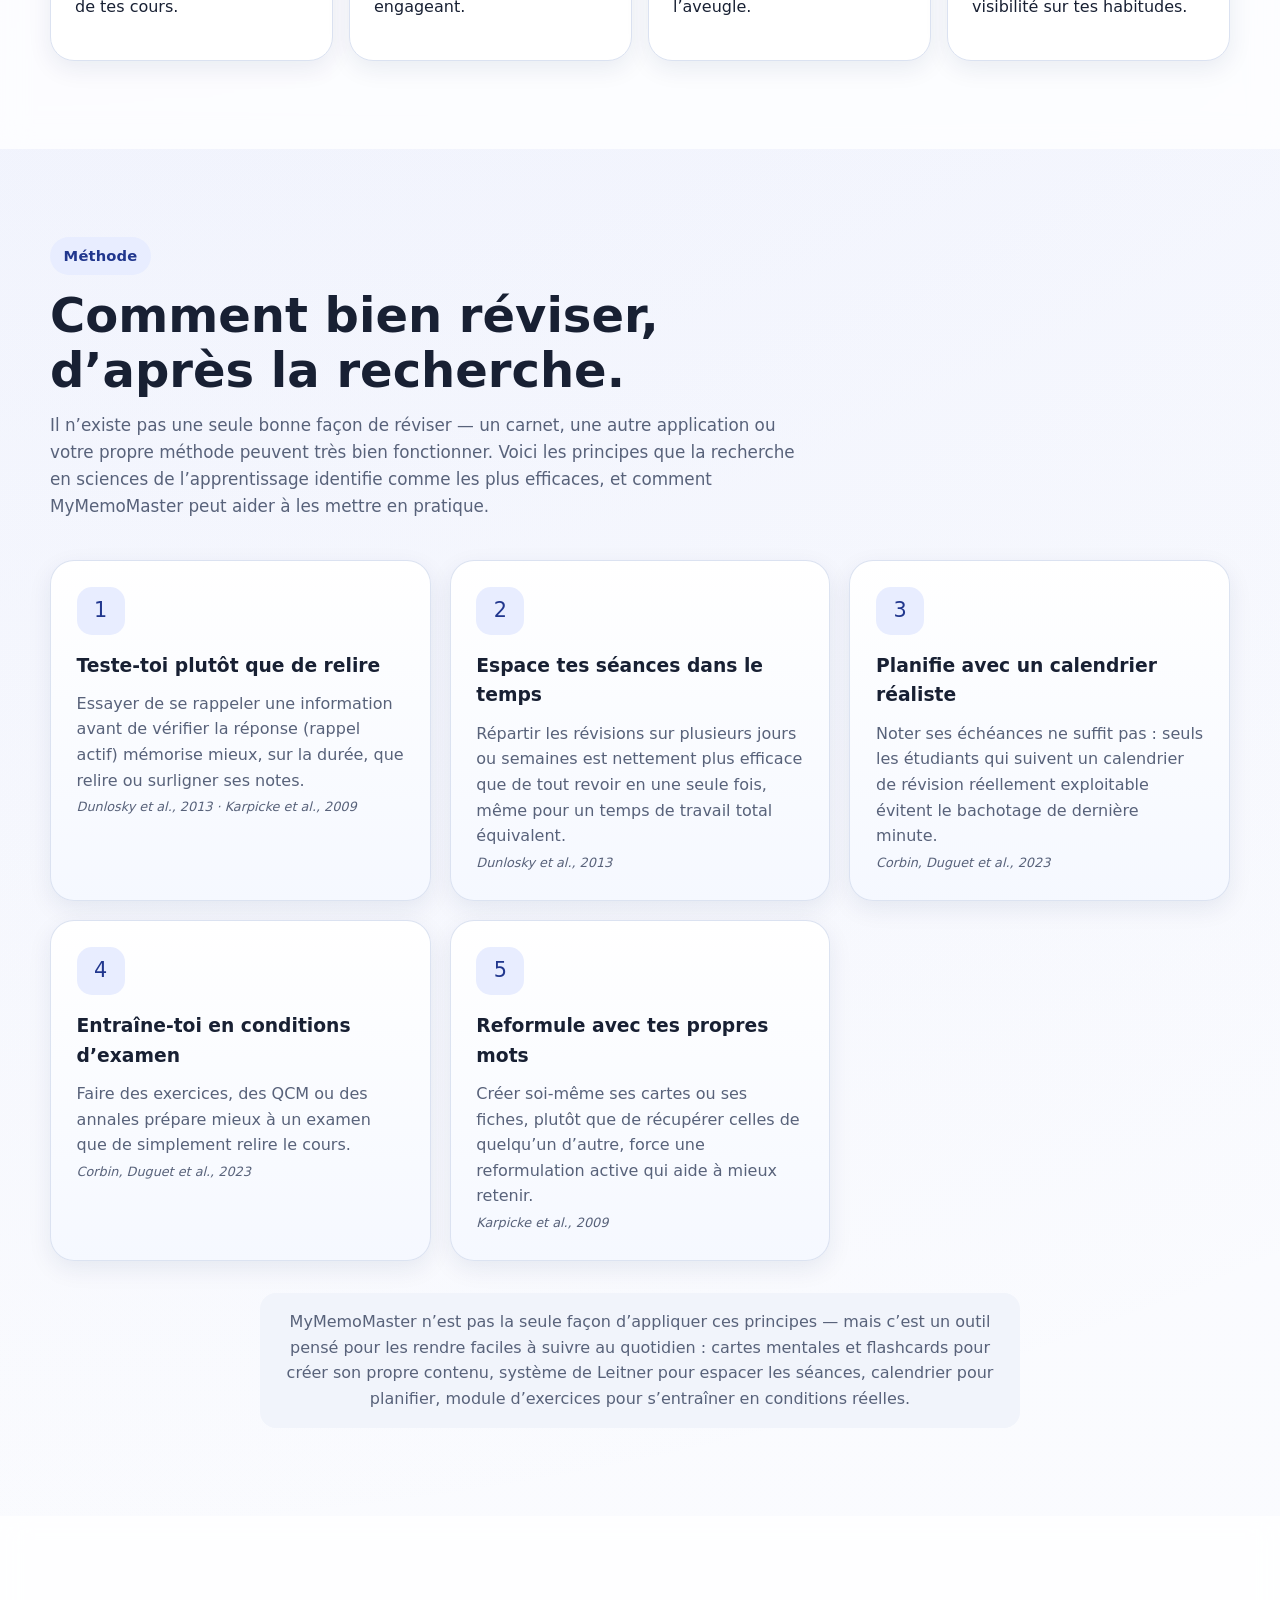
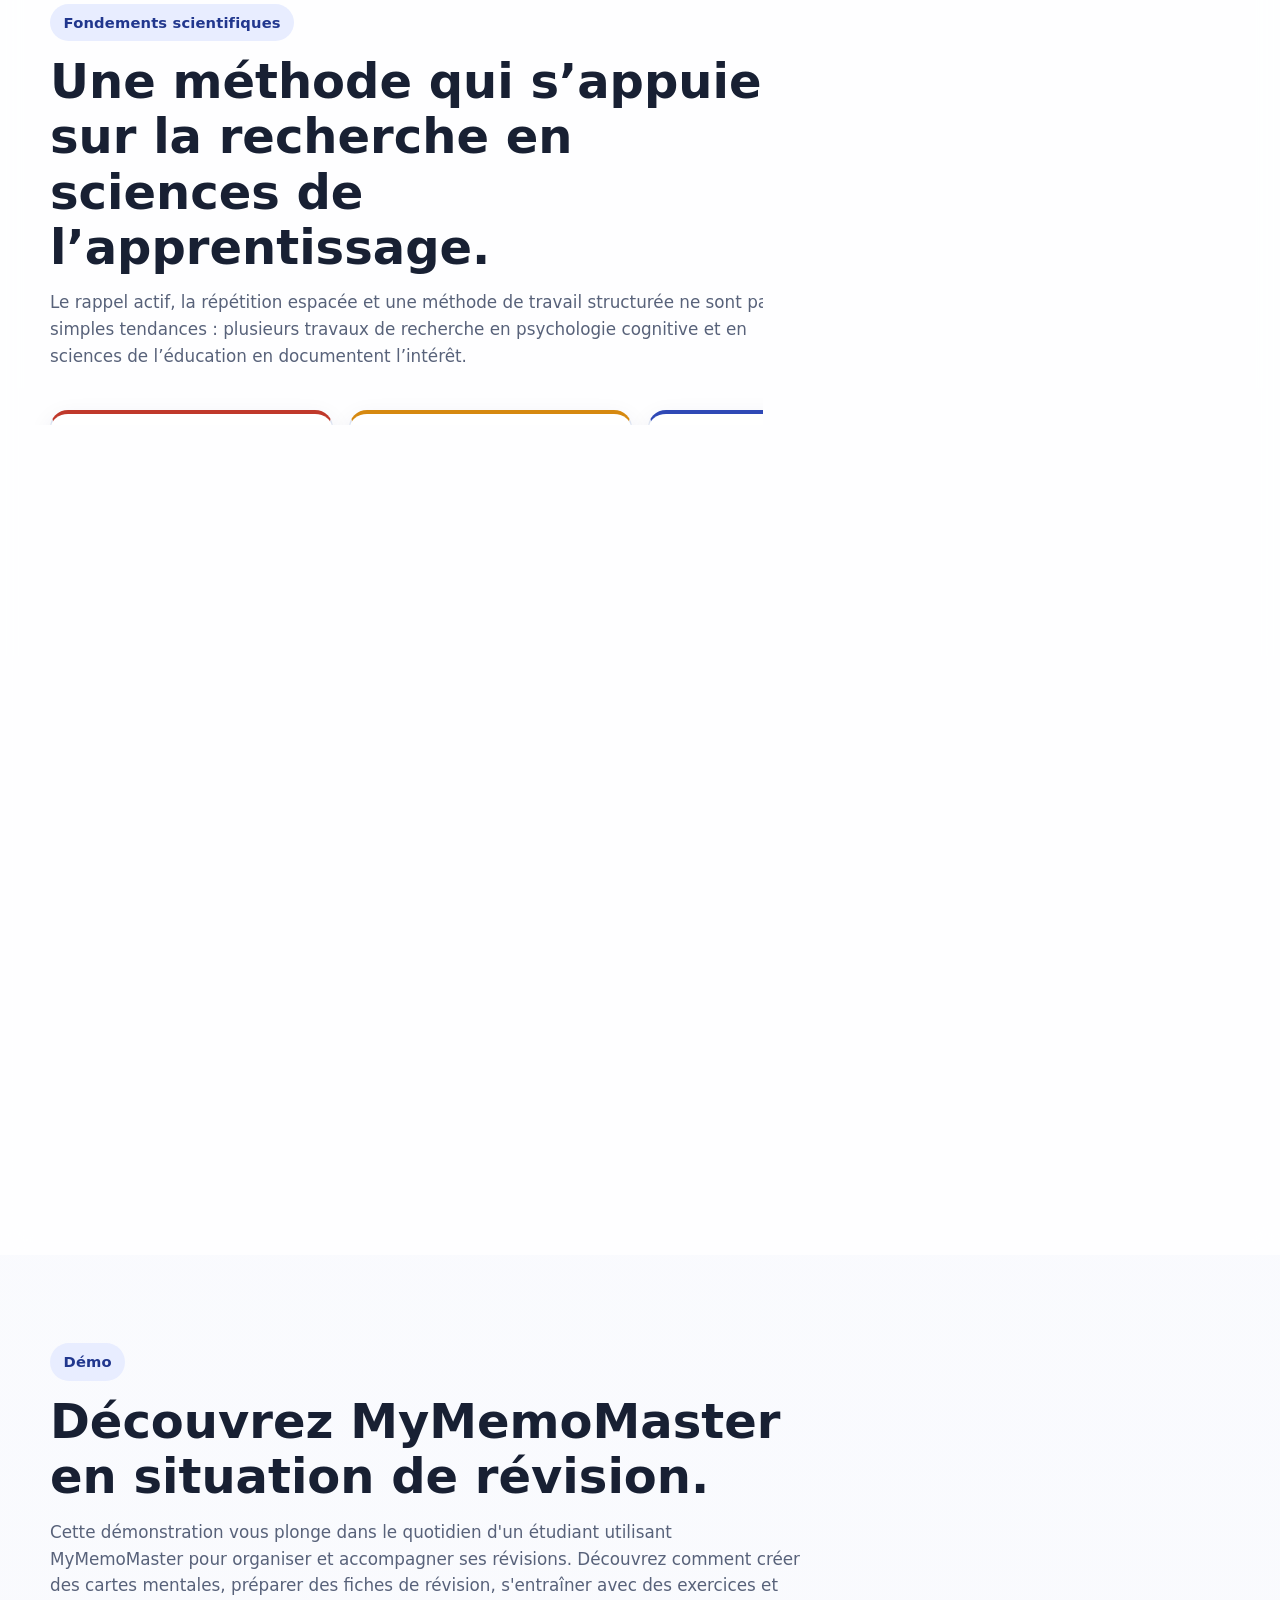
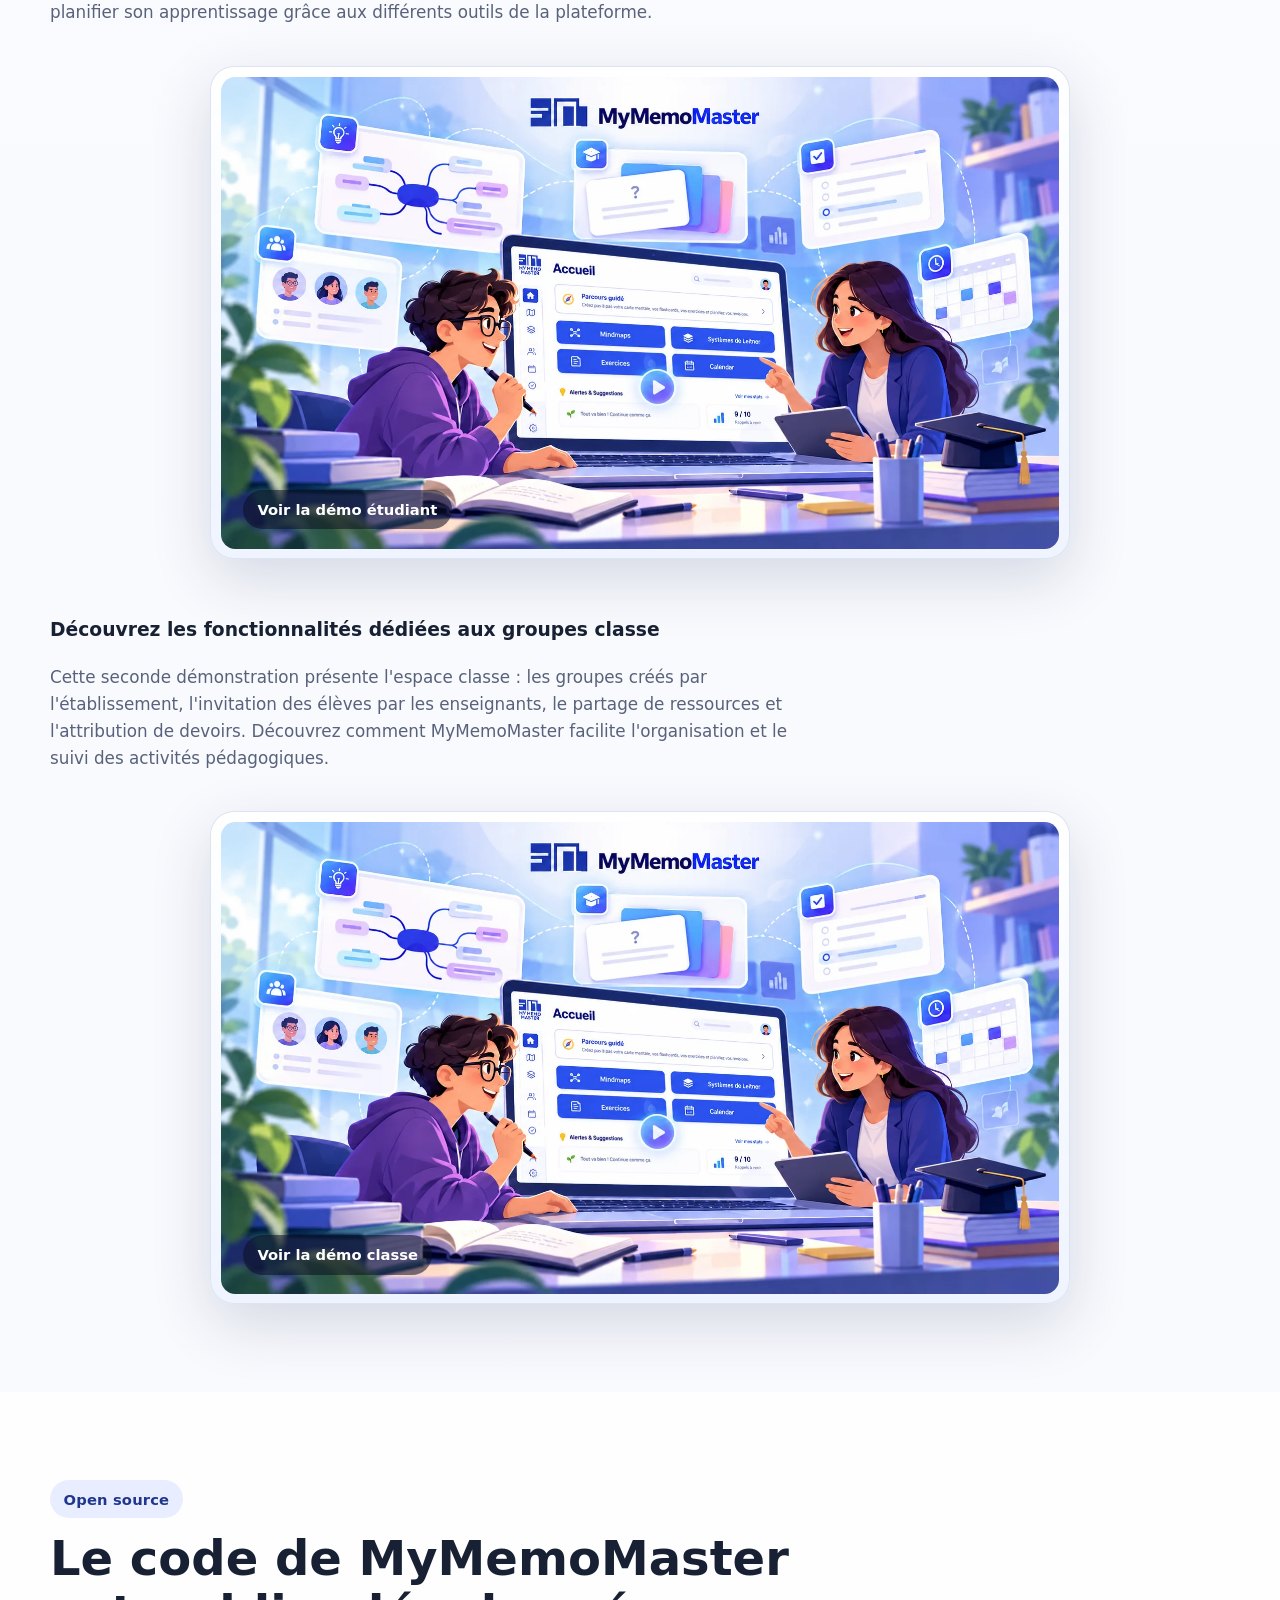
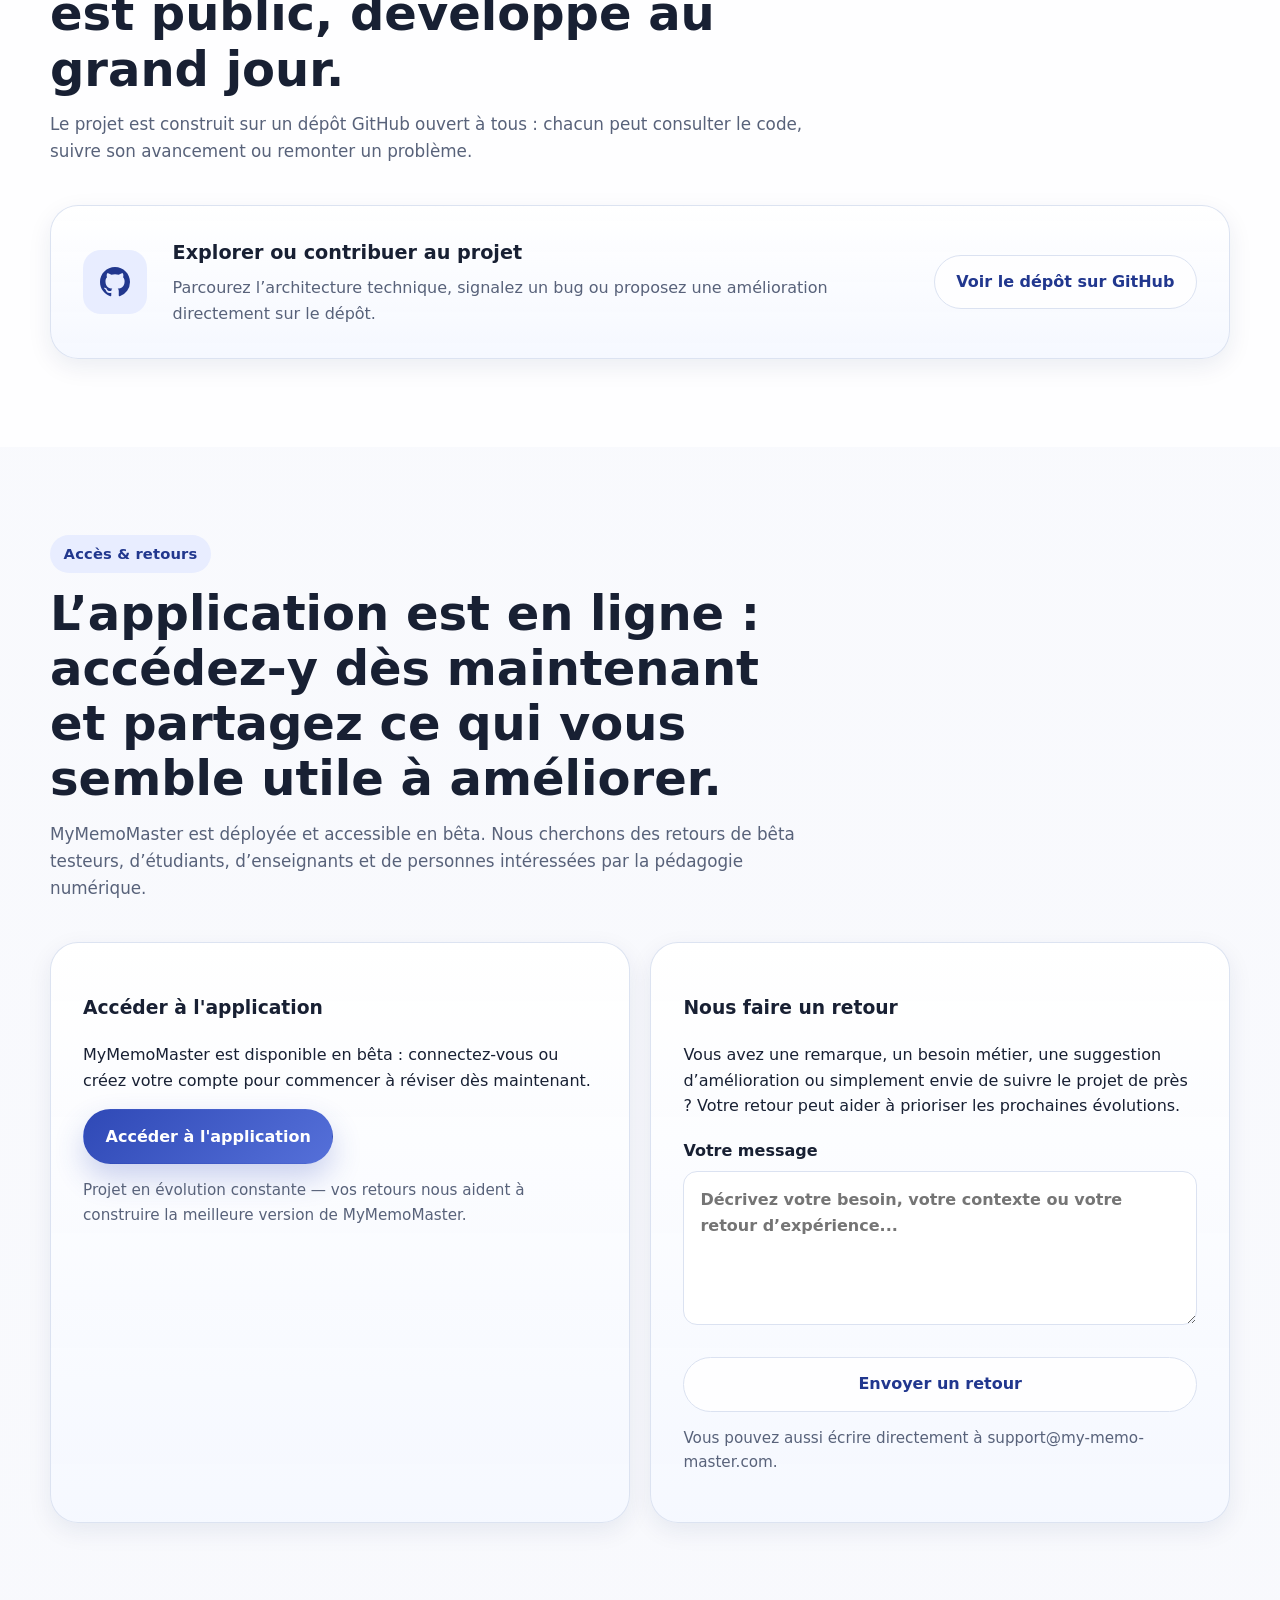
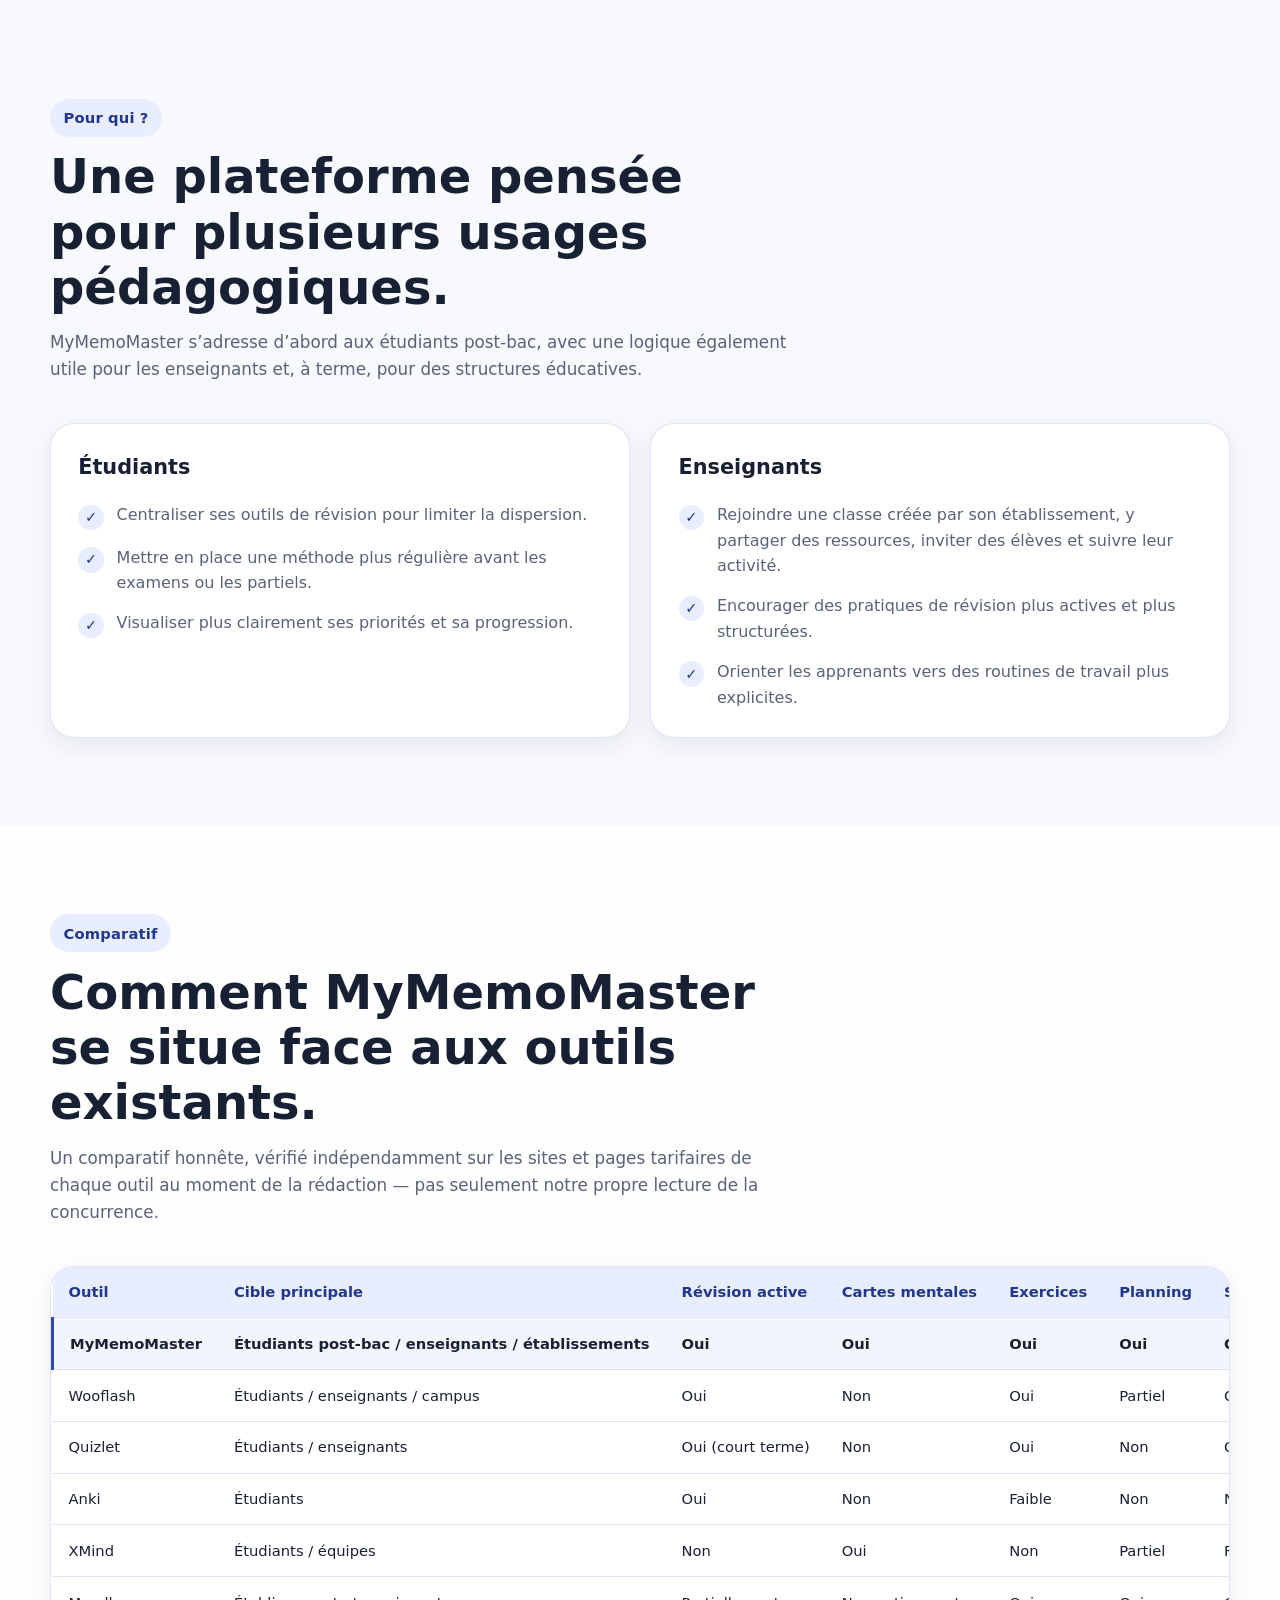
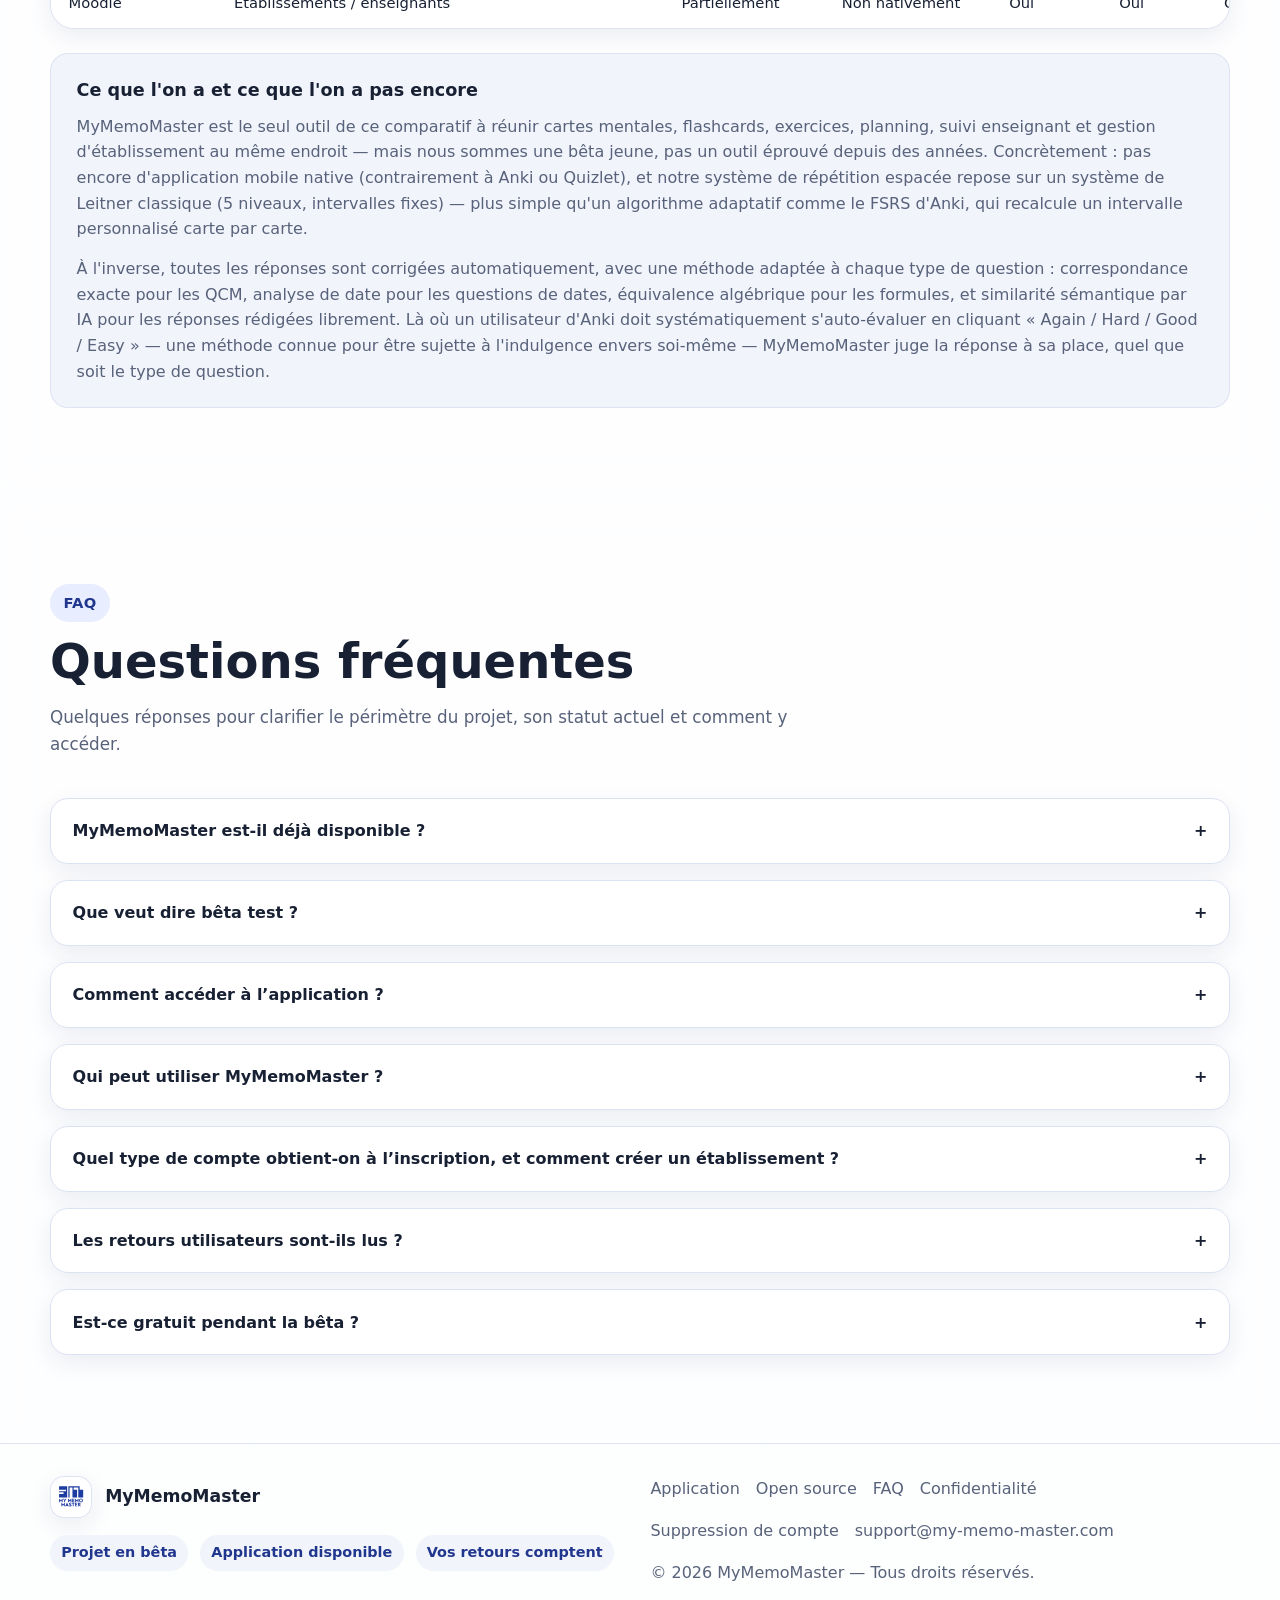
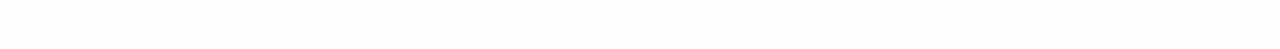
==== commit fc181179: "[ADD] sup-claim page" ====
--- a/src/index.html
+++ b/src/index.html
@@ -574,6 +574,7 @@
           <a href="#opensource">Open source</a>
           <a href="#faq">FAQ</a>
           <a href="confidentialite.html">Confidentialité</a>
+          <a href="suppression.html">Suppression de compte</a>
           <a id="footerContactLink" href="mailto:support@my-memo-master.com">Contact</a>
         </div>
         <p class="footer-meta">© <span id="currentYear"></span> <span id="footerProjectName">MyMemoMaster</span> — Tous droits réservés.</p>
--- a/src/css/main.css
+++ b/src/css/main.css
@@ -36,7 +36,7 @@
 
 img { max-width: 100%; display: block; }
 a { color: inherit; text-decoration: none; }
-button, input, textarea { font: inherit; }
+button, input, select, textarea { font: inherit; }
 button { cursor: pointer; }
 
 .container {
@@ -744,6 +744,7 @@
 }
 
 input,
+select,
 textarea {
   width: 100%;
   padding: 0.95rem 1rem;
@@ -755,6 +756,7 @@
 }
 
 input:focus,
+select:focus,
 textarea:focus {
   outline: none;
   border-color: var(--color-primary);
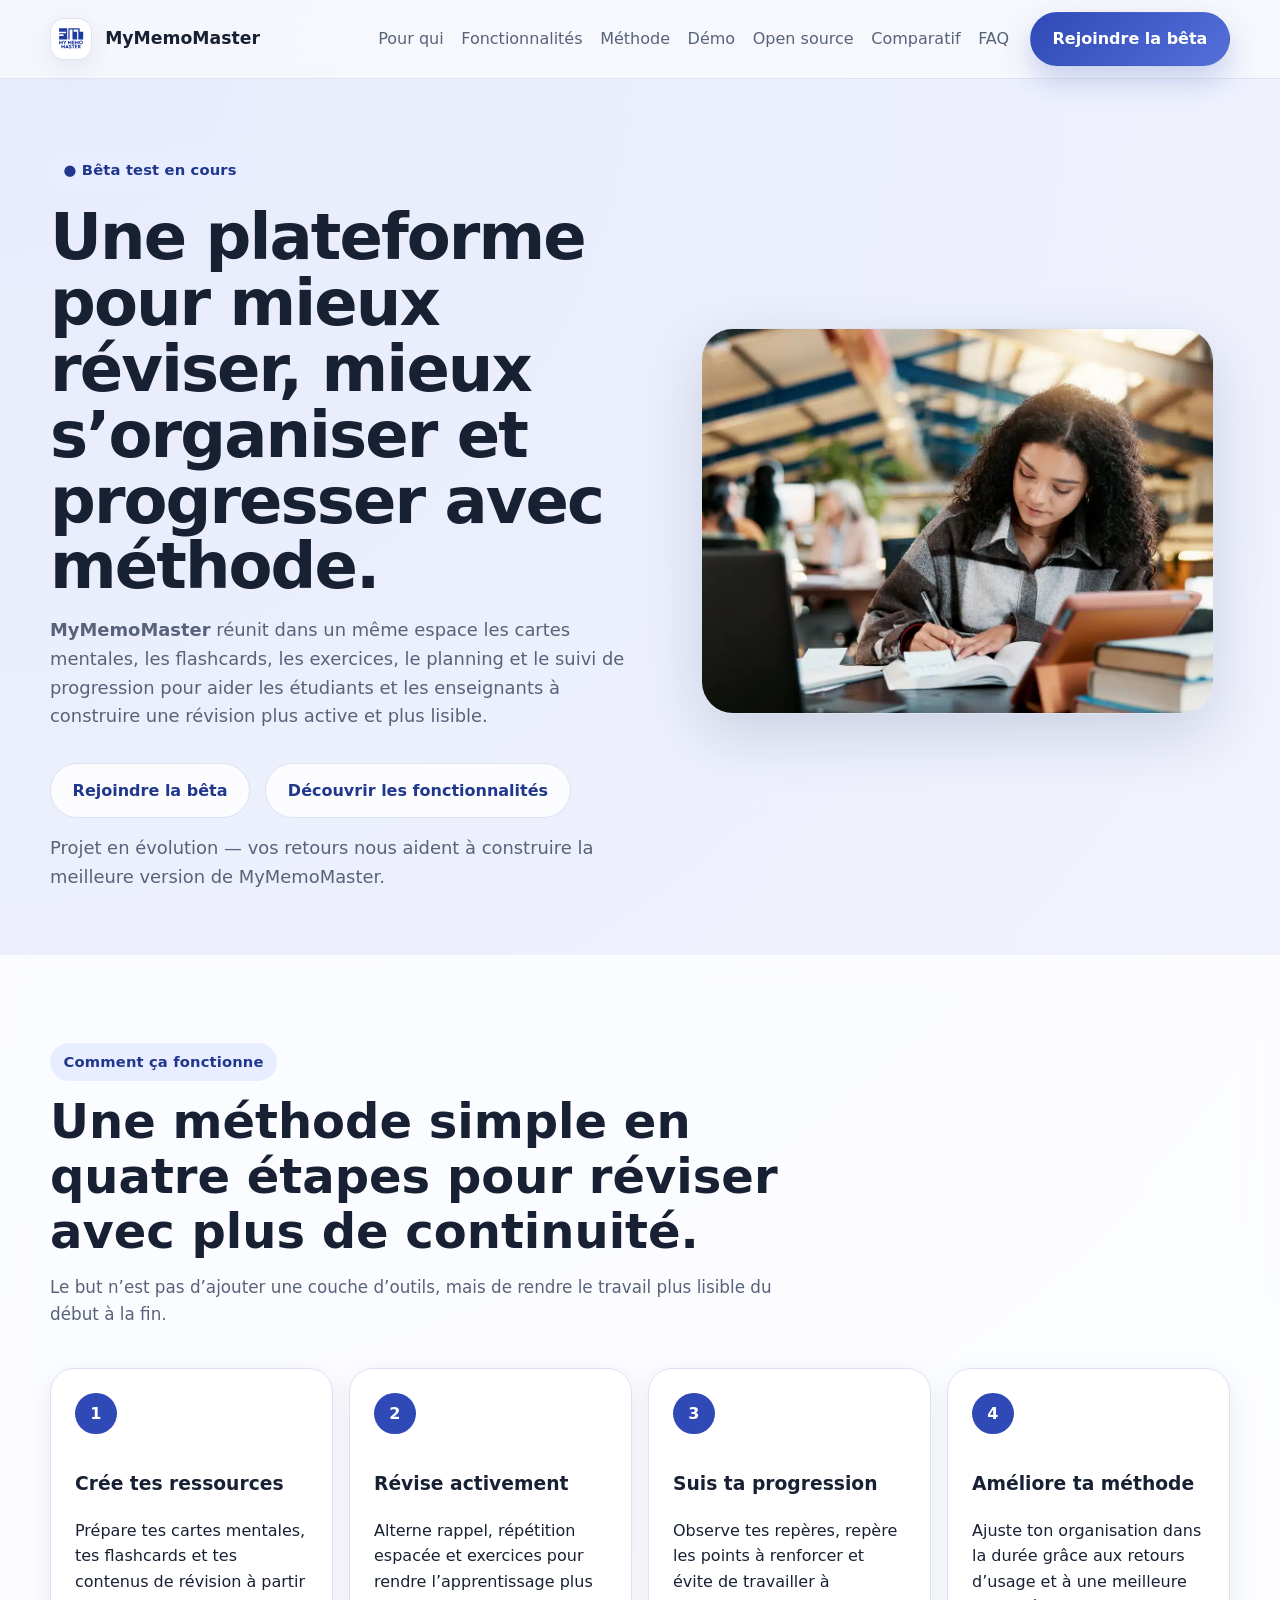
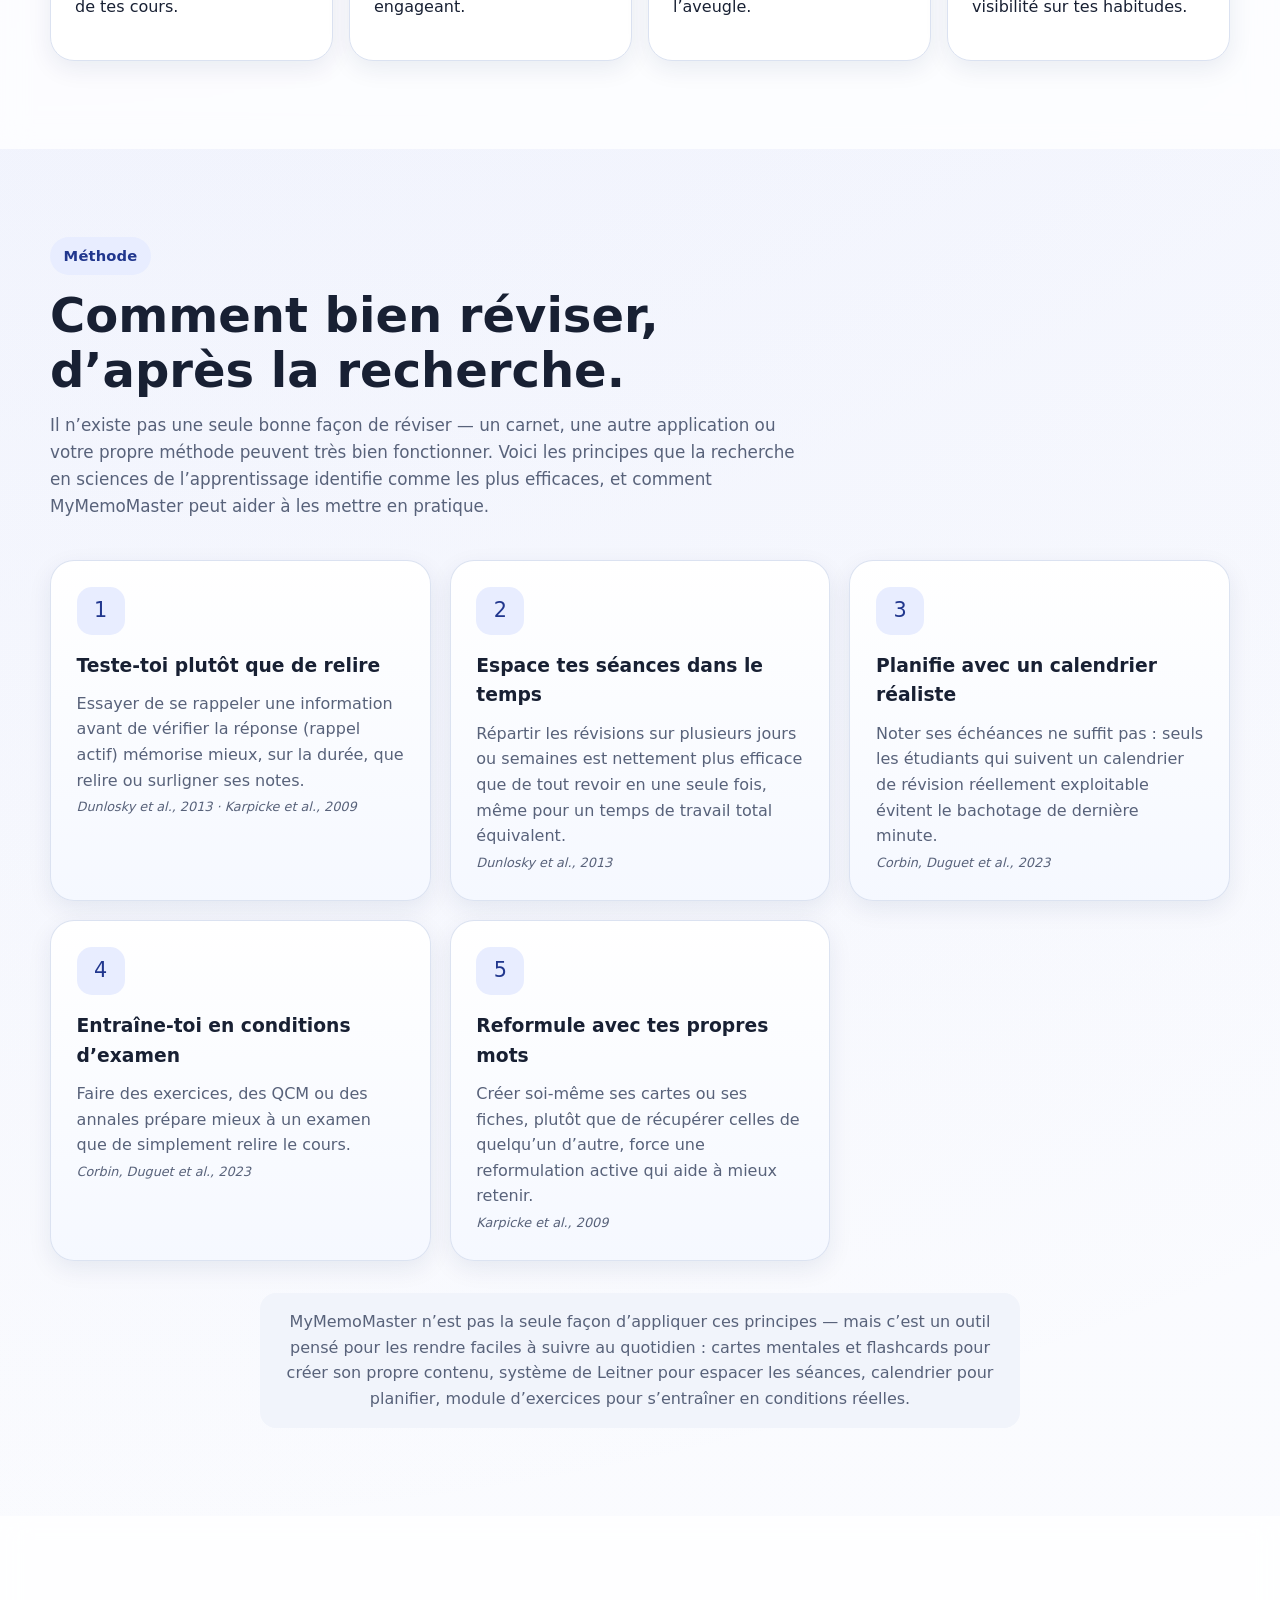
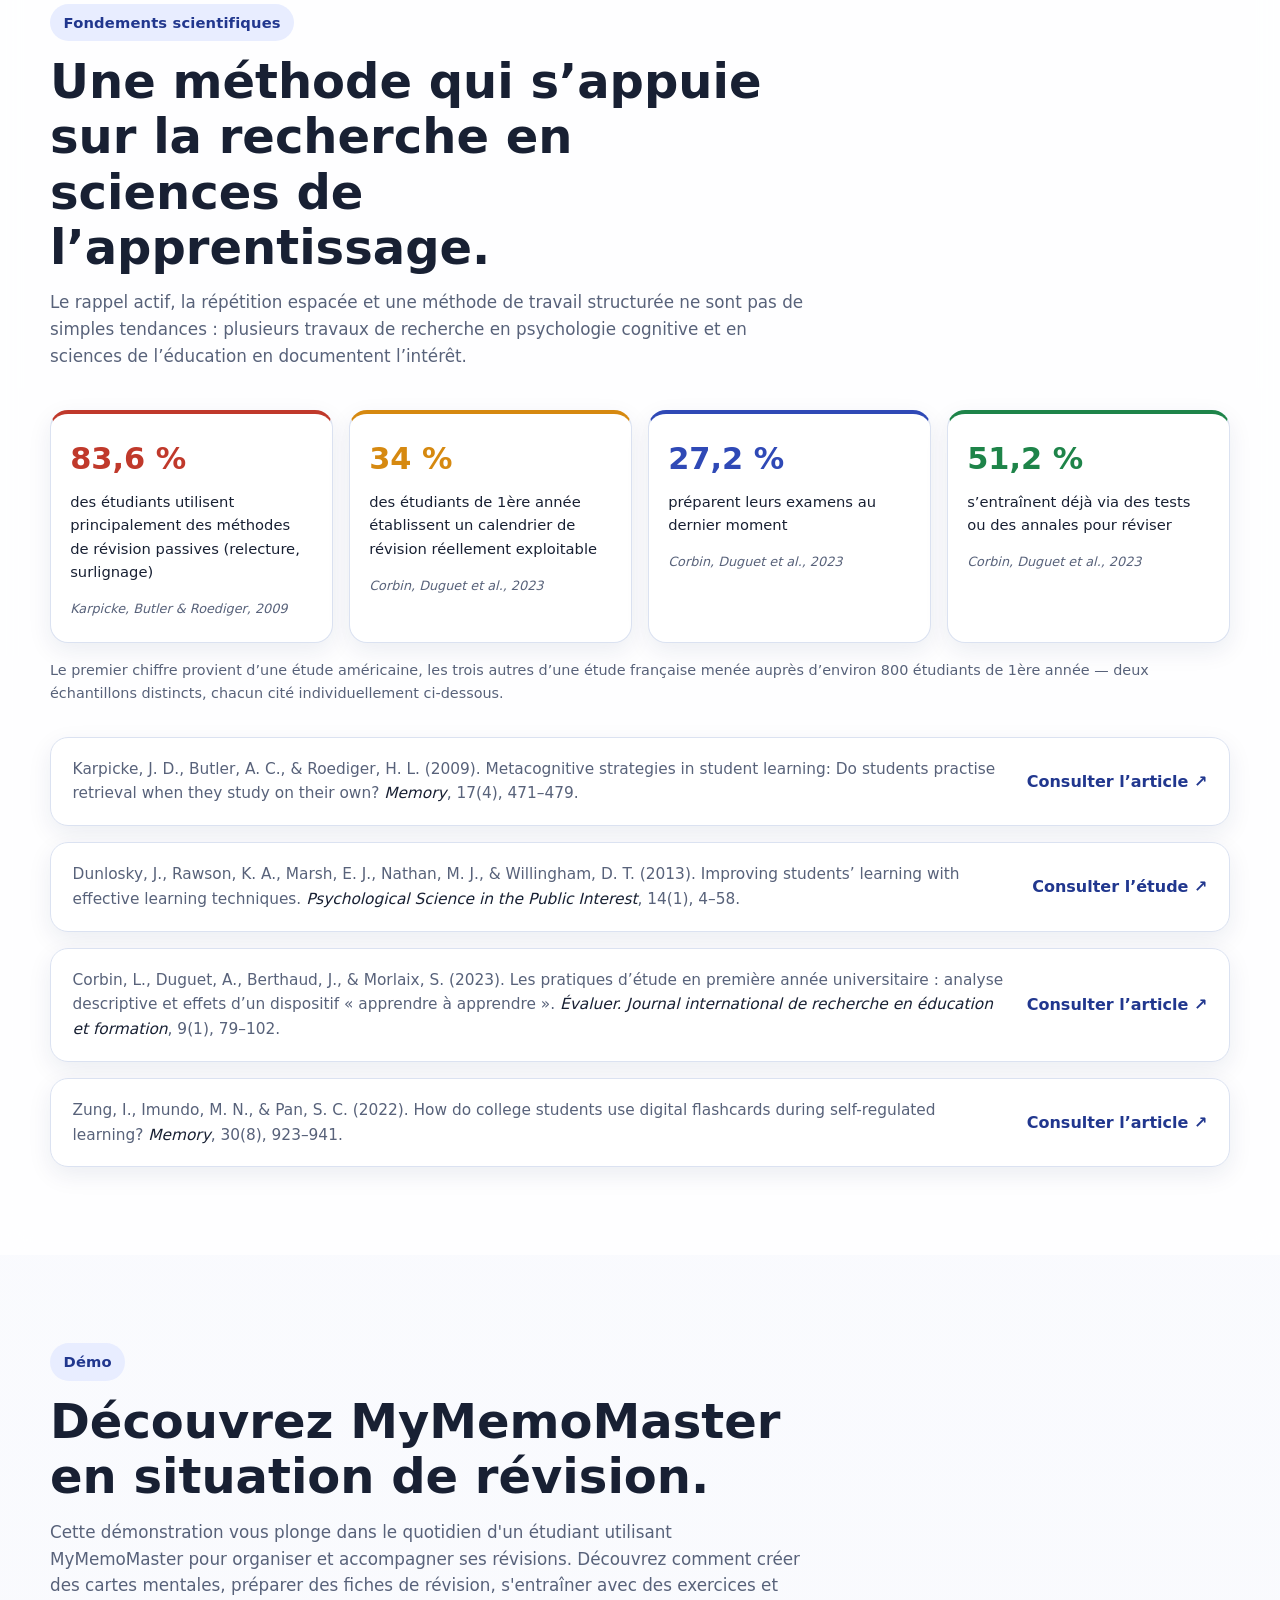
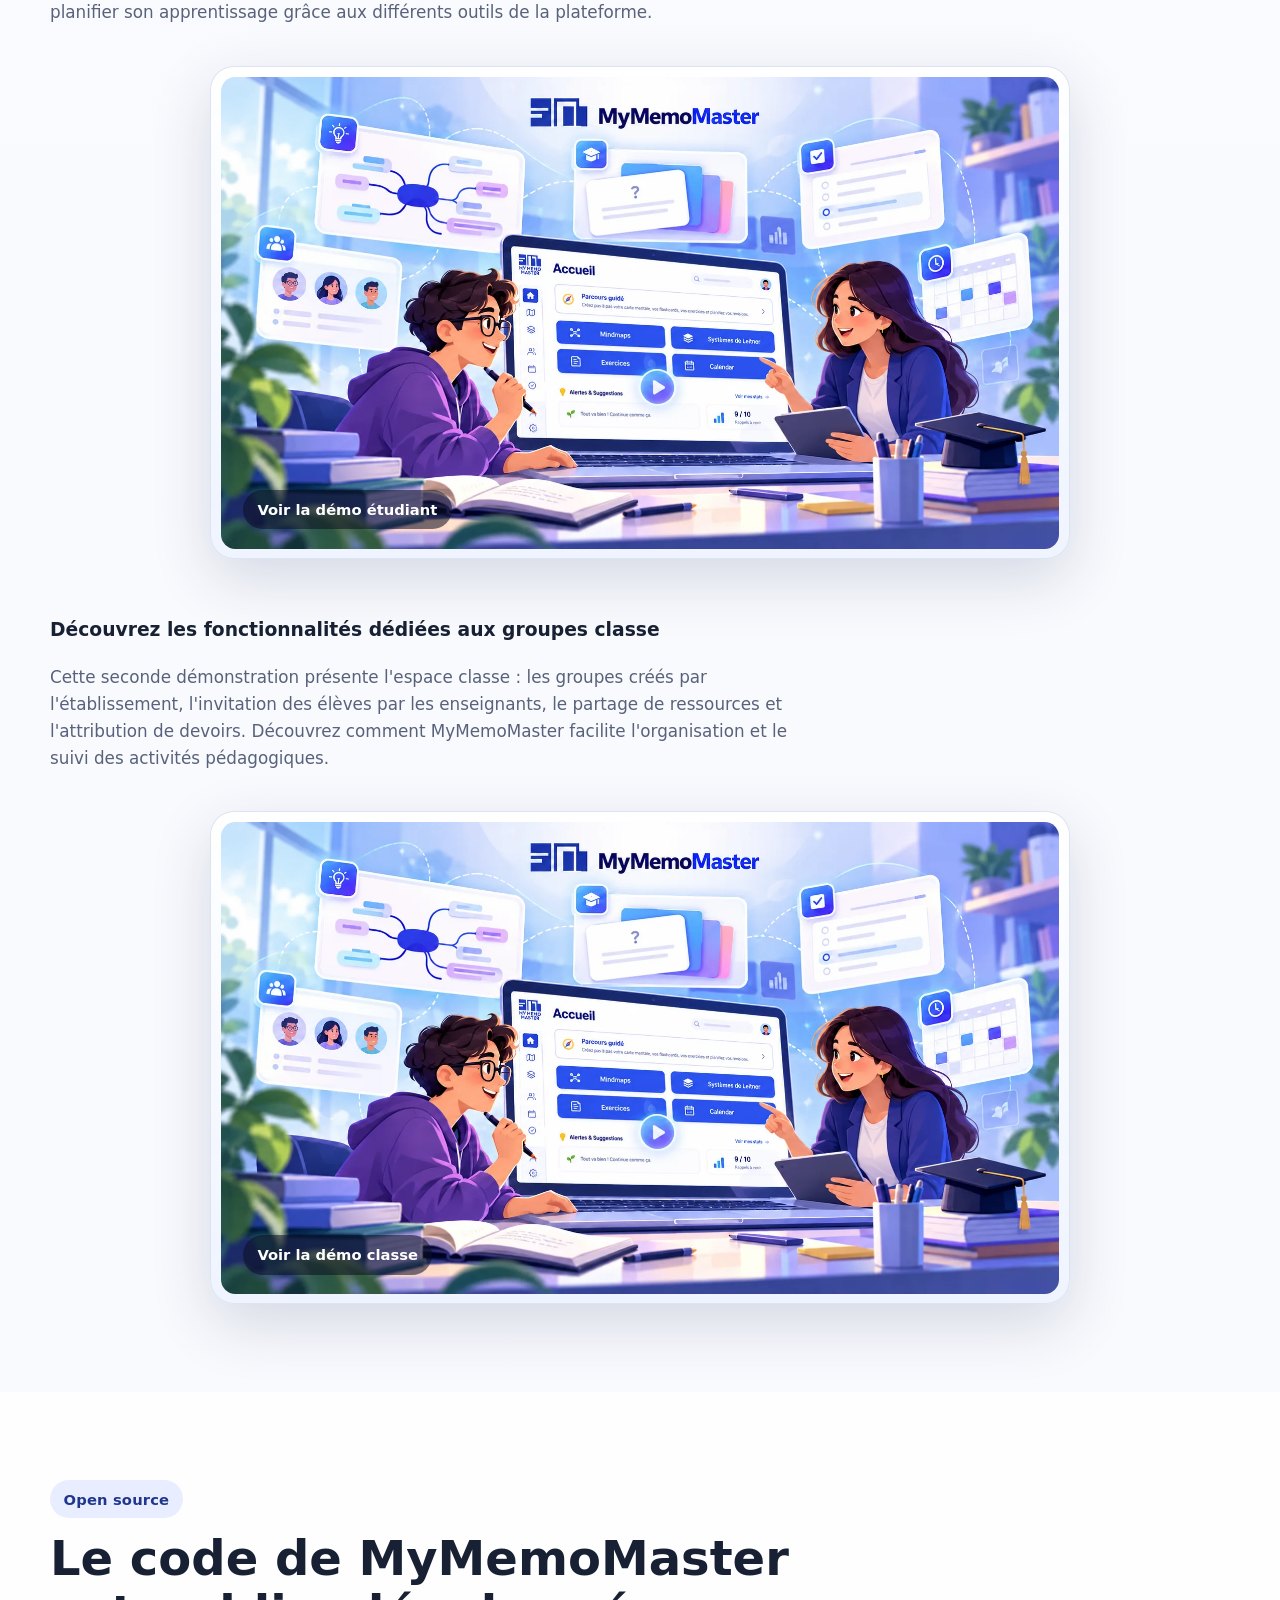
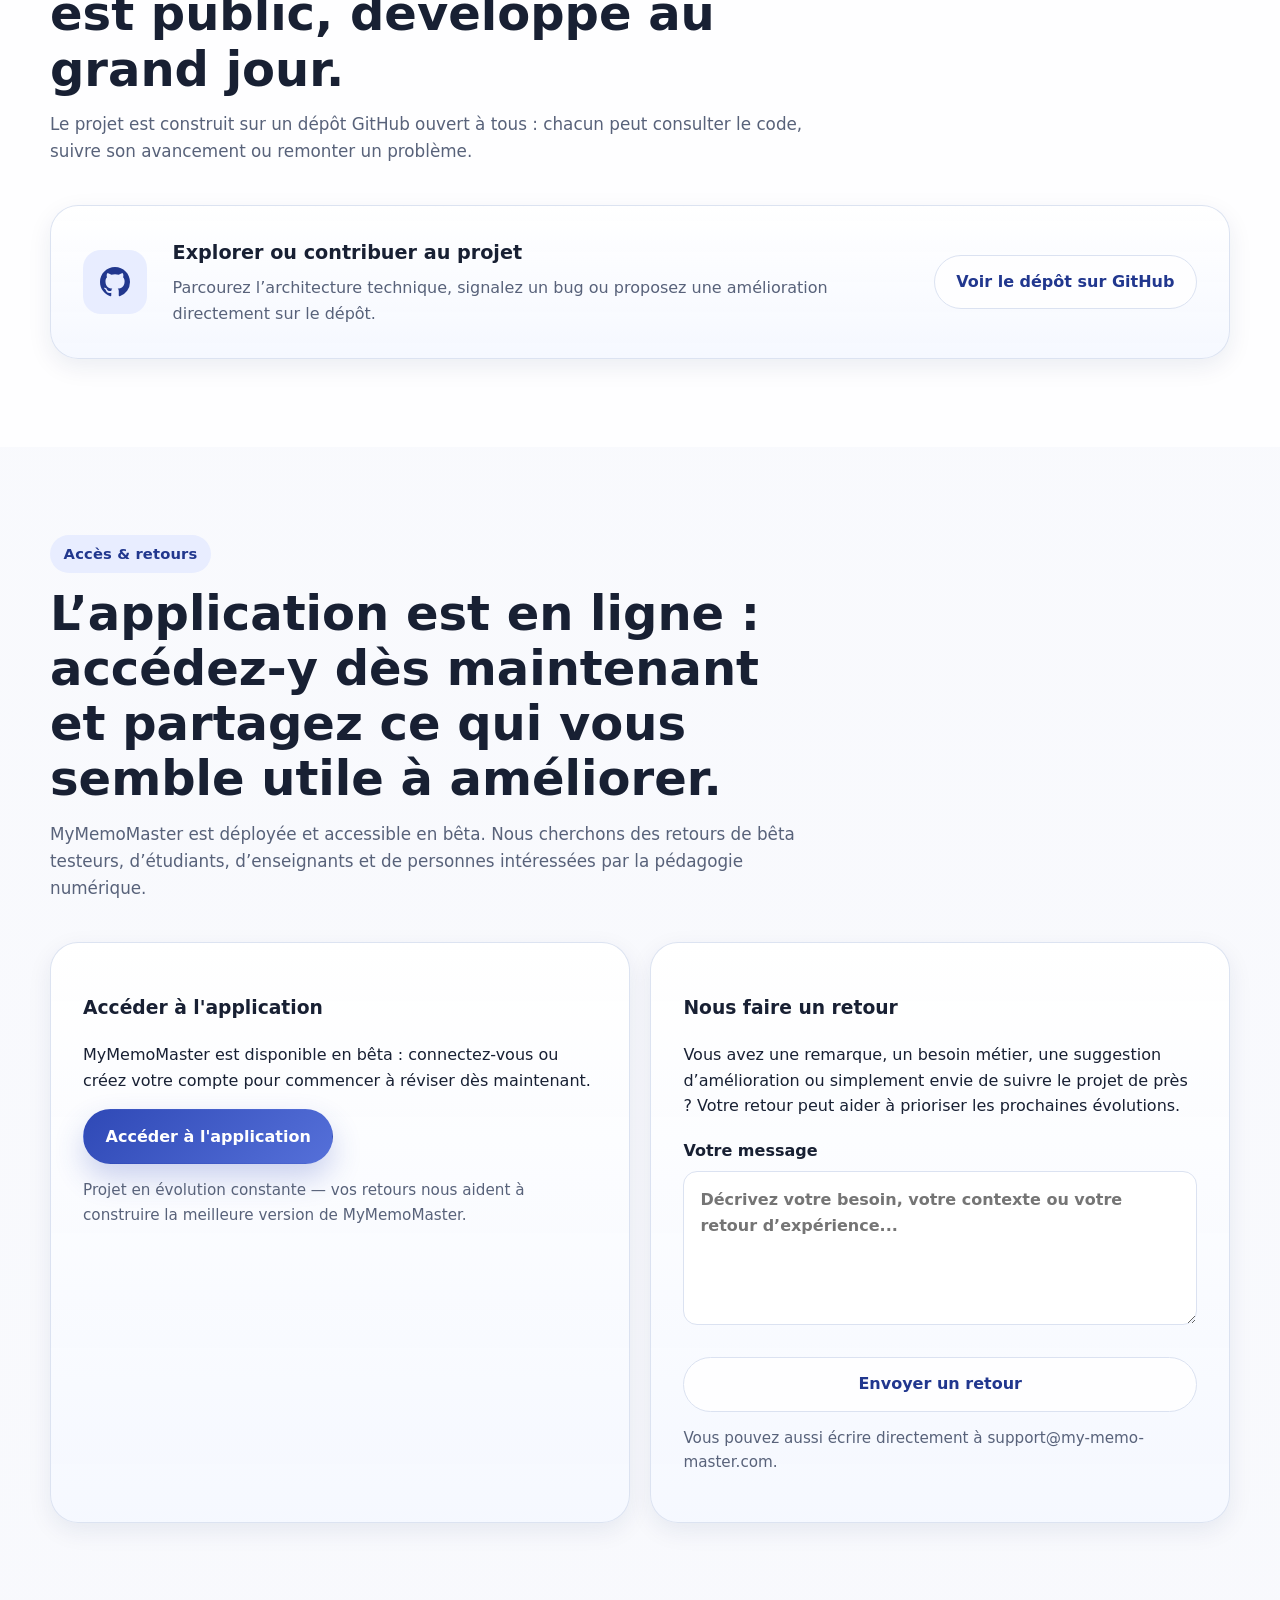
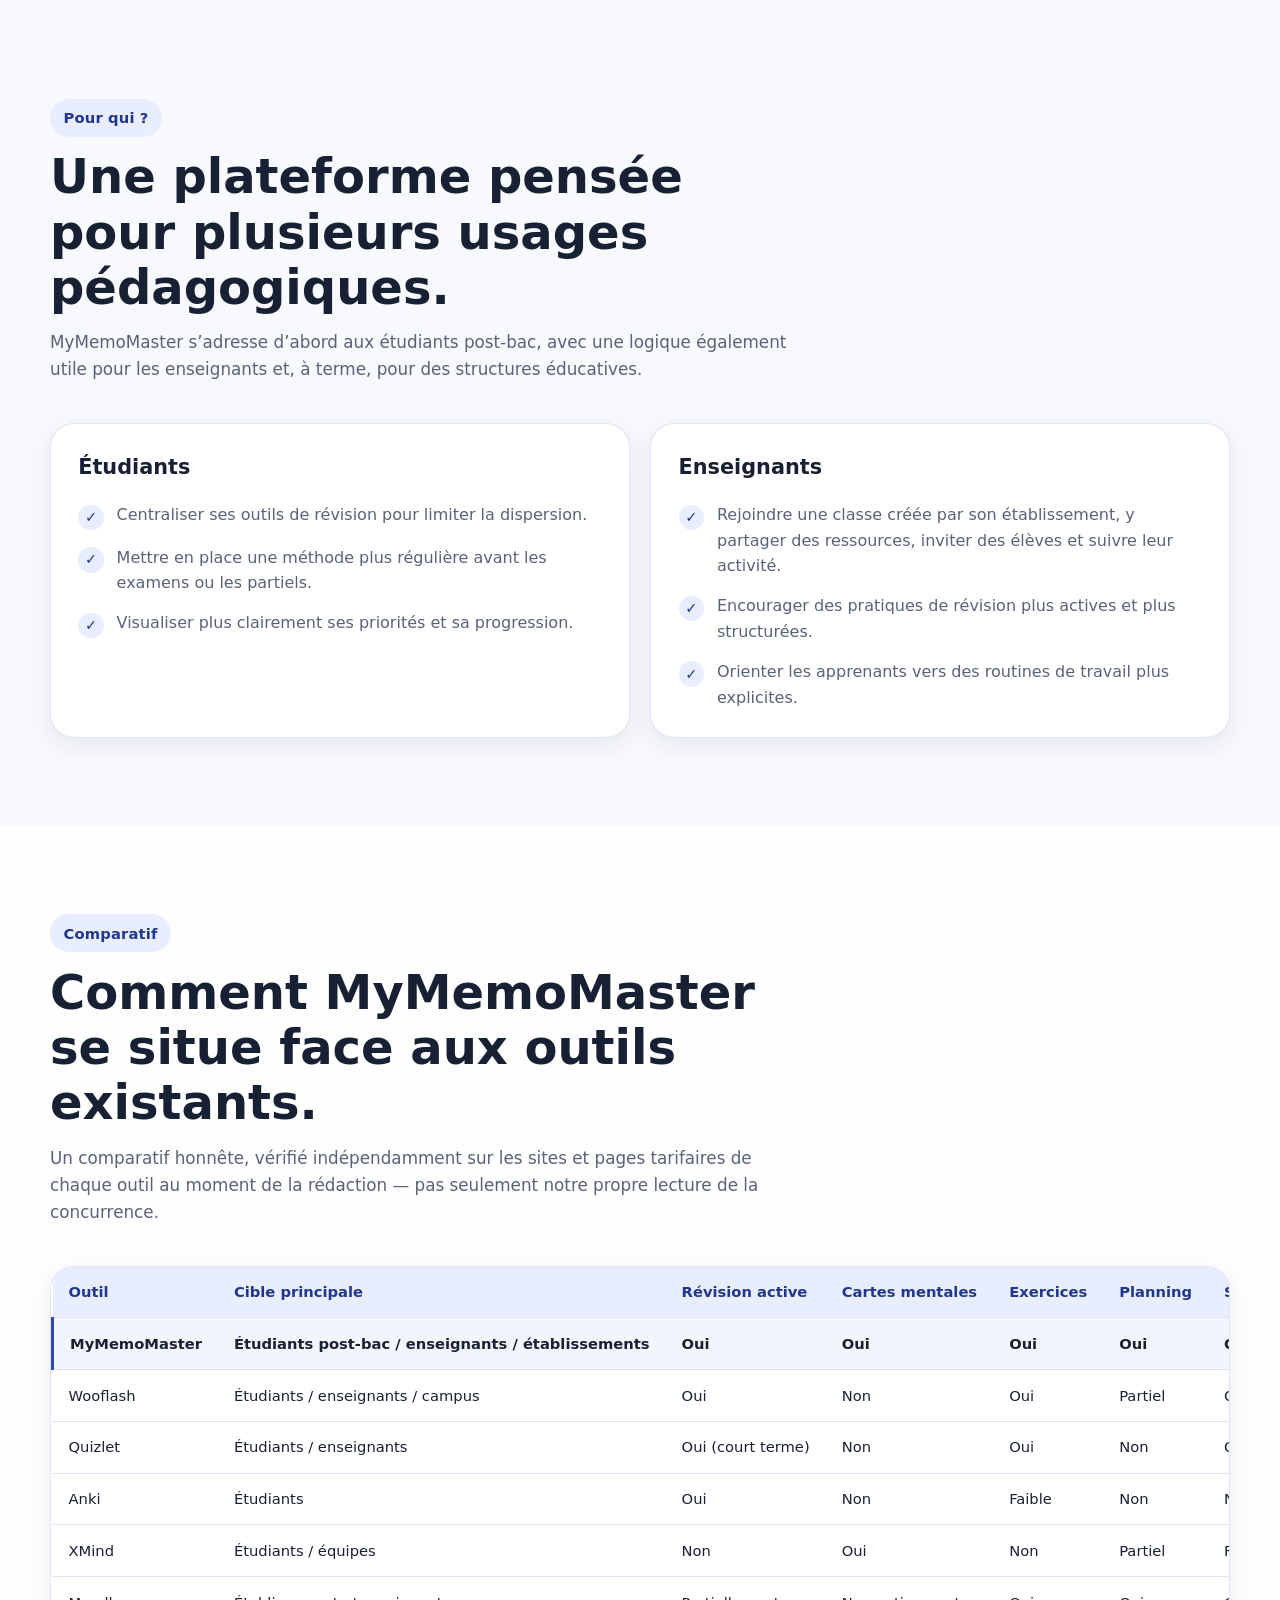
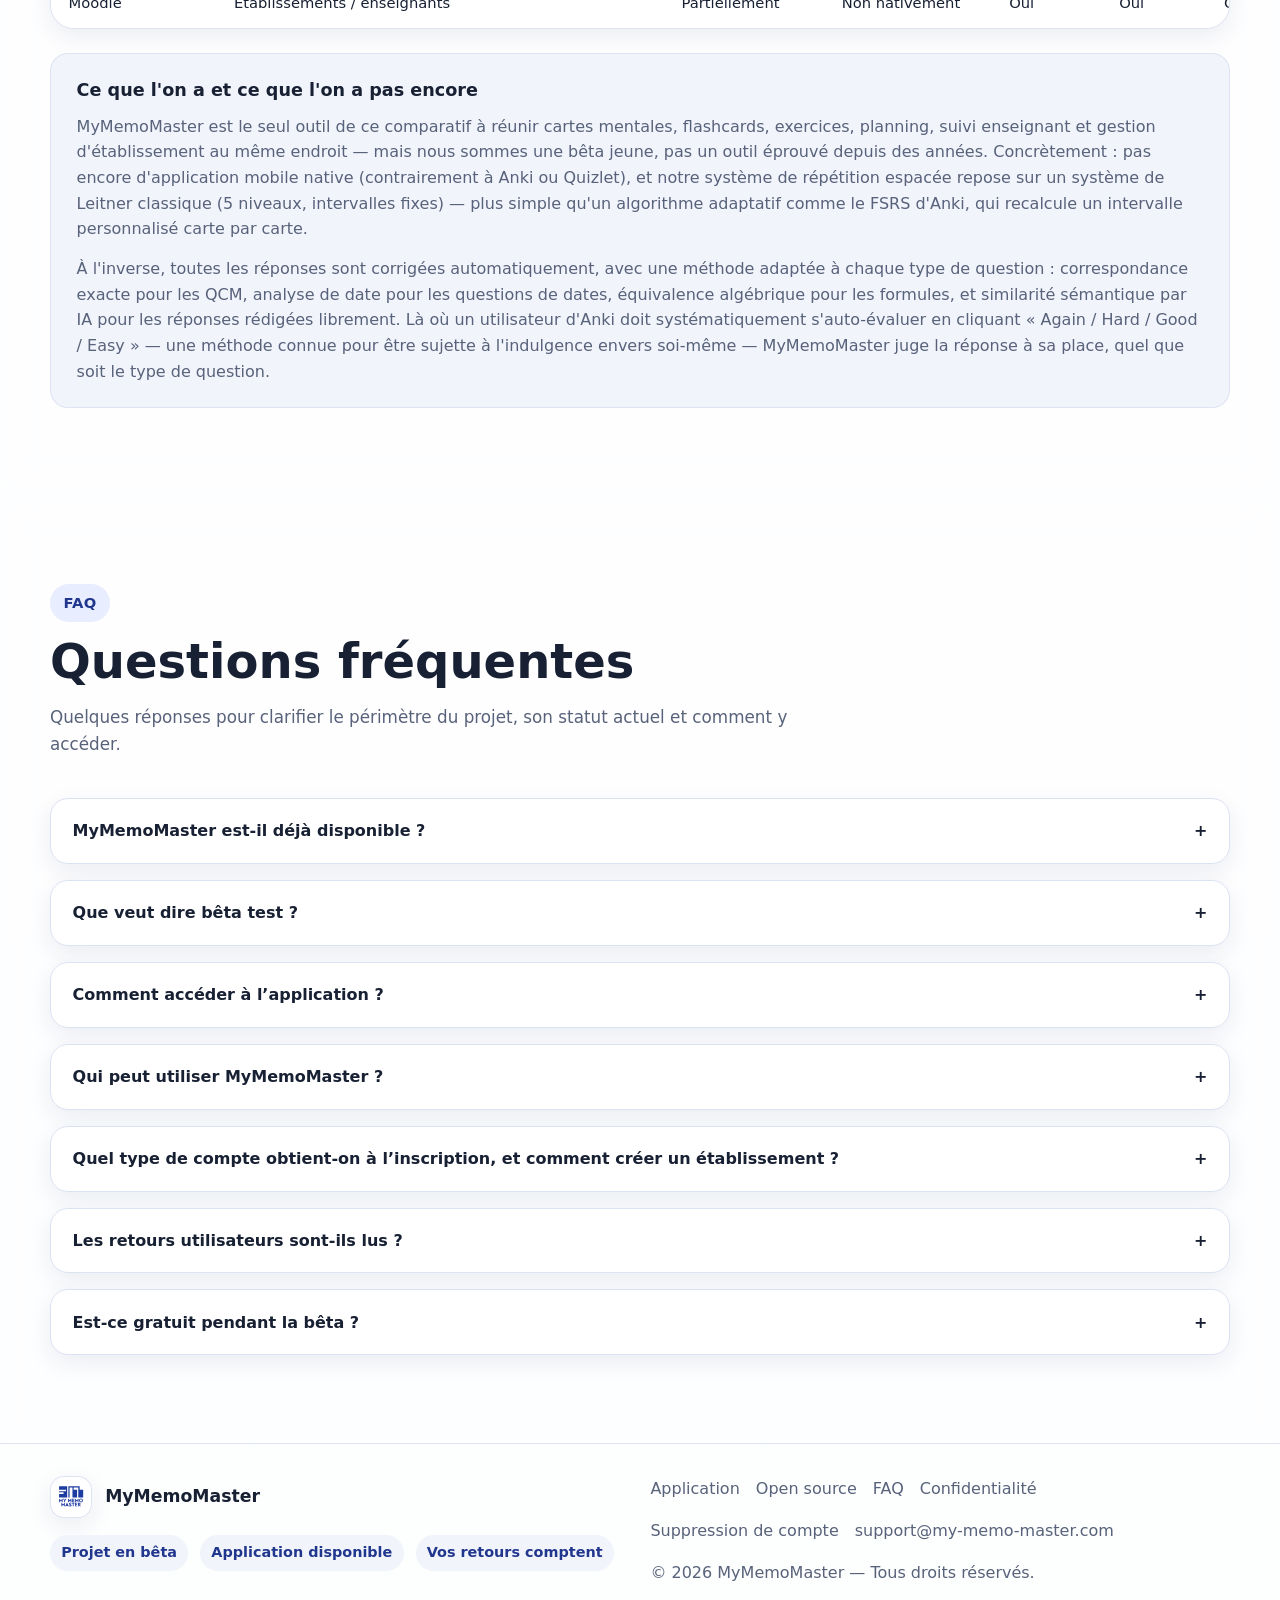
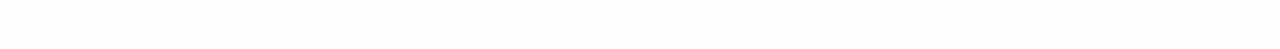
==== commit bfd030c7: "[ADD] mail worker" ====
--- a/src/index.html
+++ b/src/index.html
@@ -362,7 +362,7 @@
               <button class="btn btn-secondary" type="submit">Envoyer un retour</button>
             </form>
             <p class="fine-print">Vous pouvez aussi écrire directement à <a id="contactEmailLink" href="mailto:support@my-memo-master.com">support@my-memo-master.com</a>.</p>
-            <div class="status-message" id="feedbackMessageStatus" role="status" aria-live="polite">Merci pour votre retour. Il a bien été enregistré côté interface.</div>
+            <div class="status-message" id="feedbackMessageStatus" role="status" aria-live="polite"</div>
           </article>
         </div>
       </div>
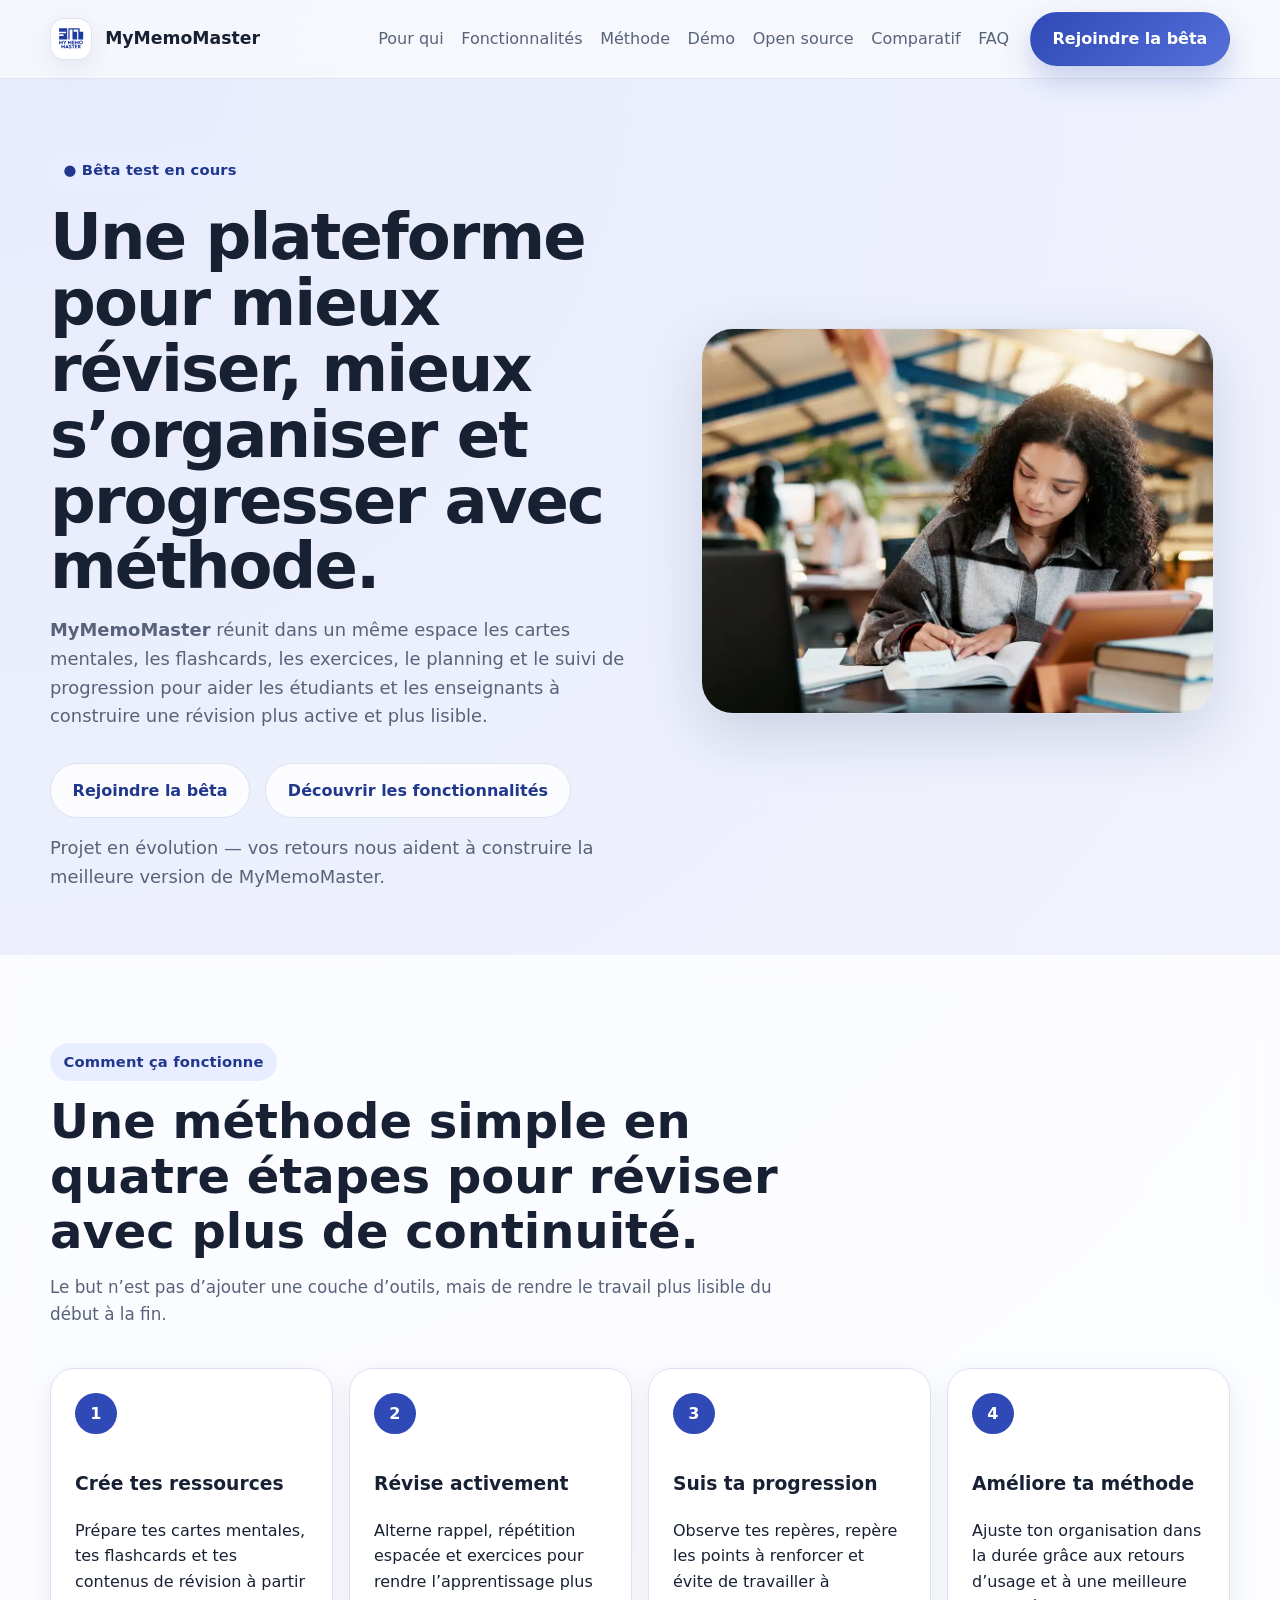
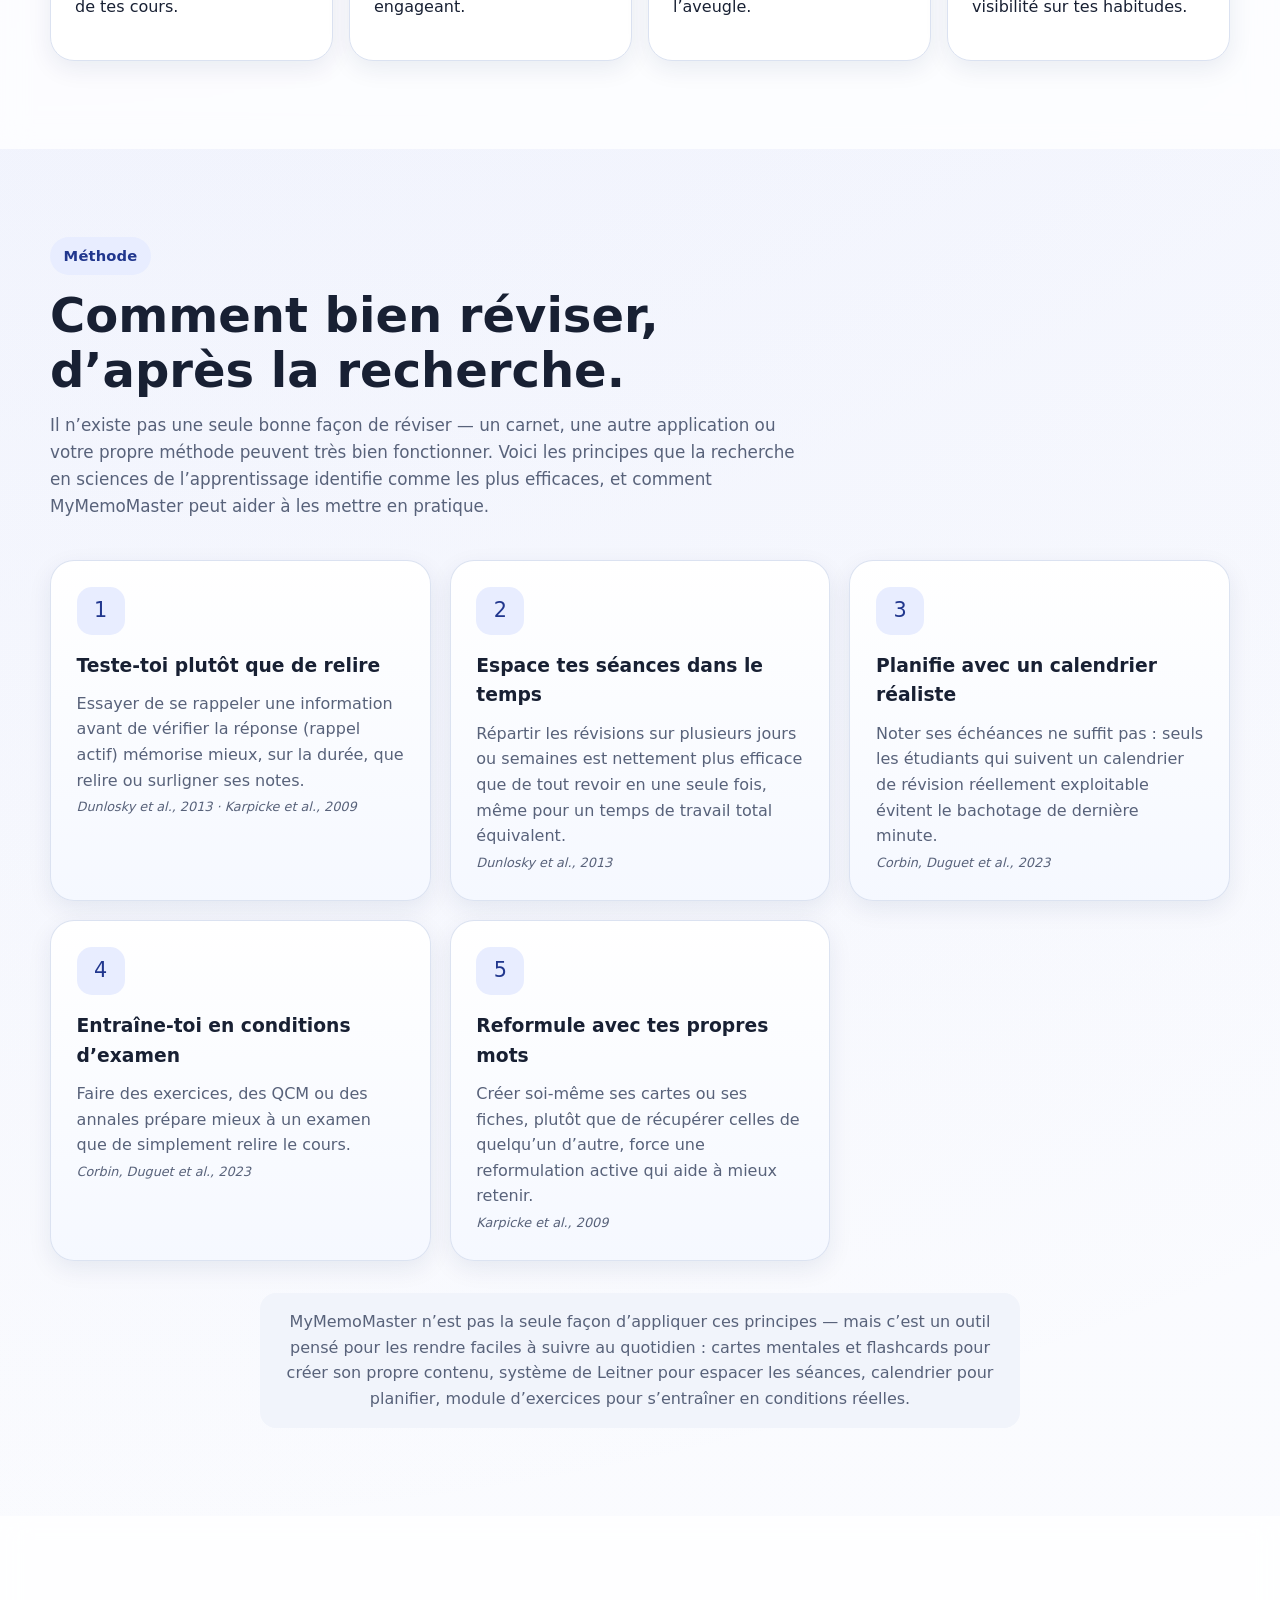
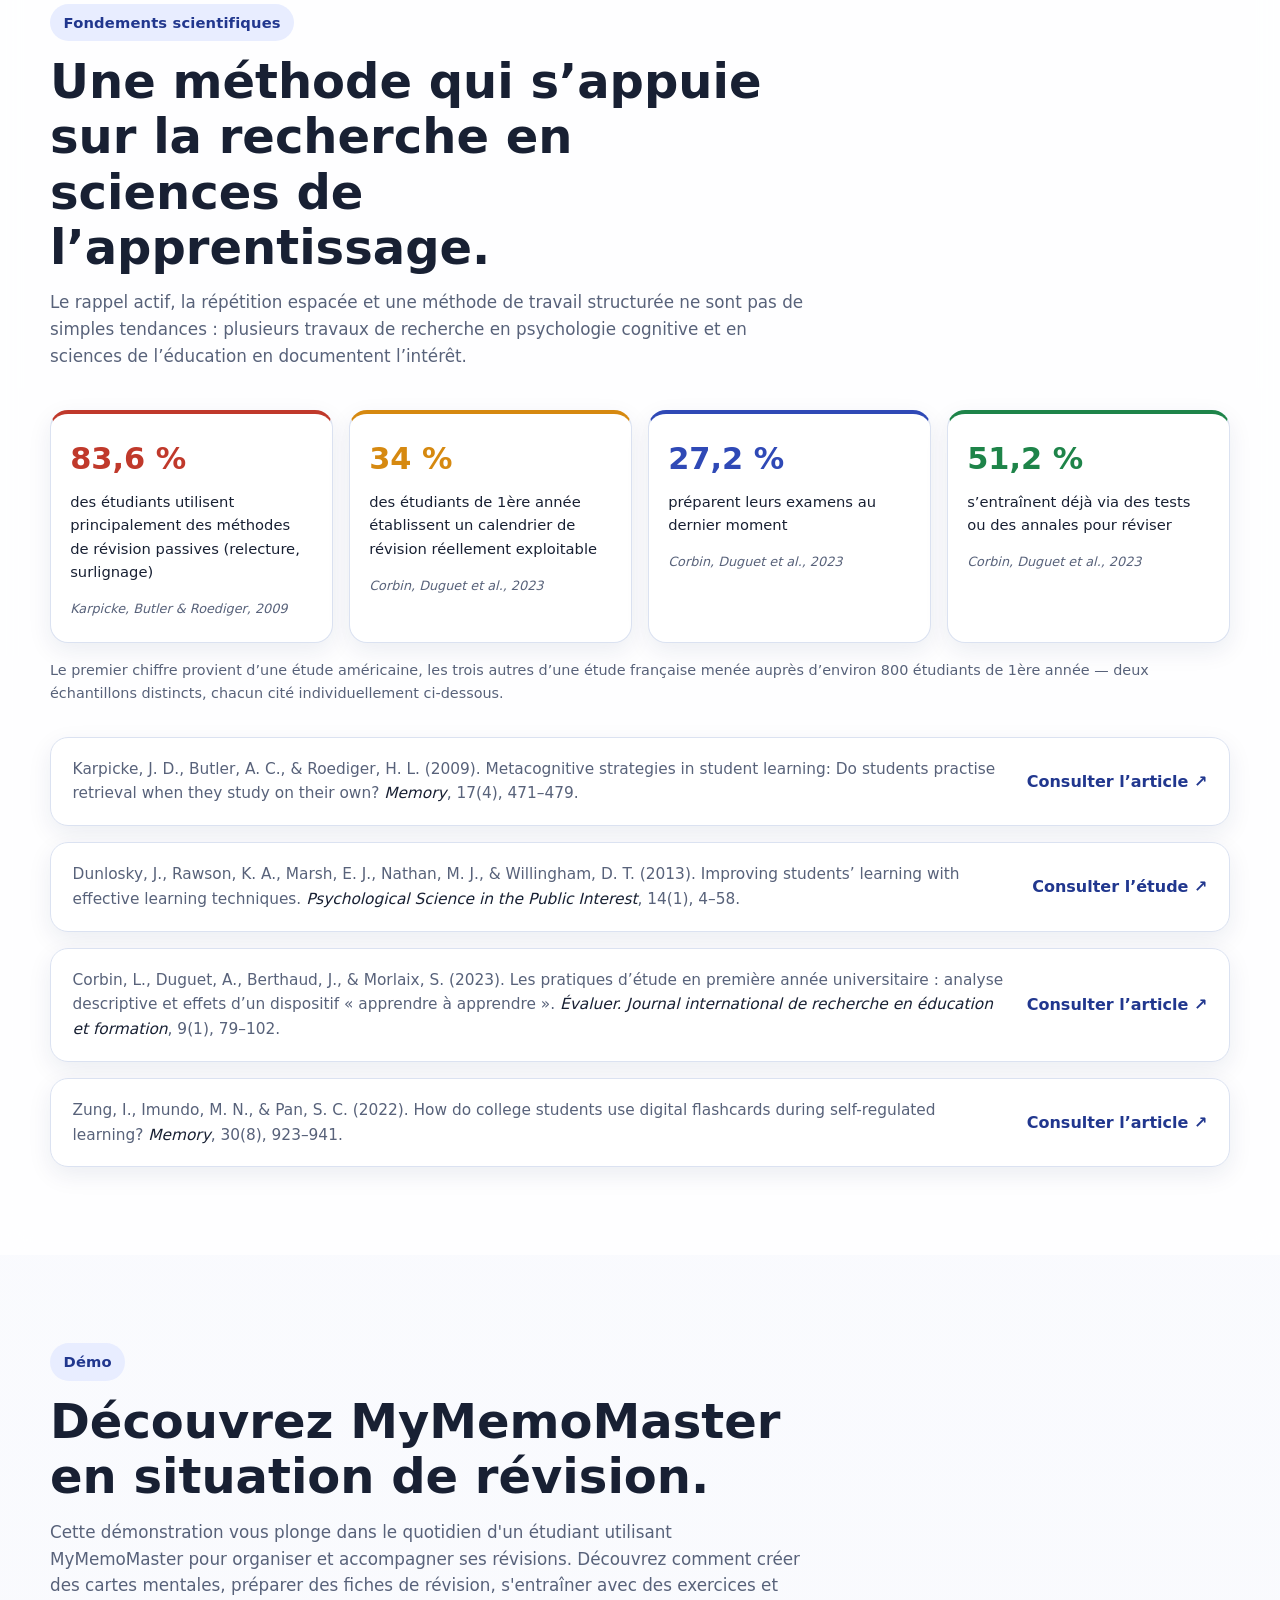
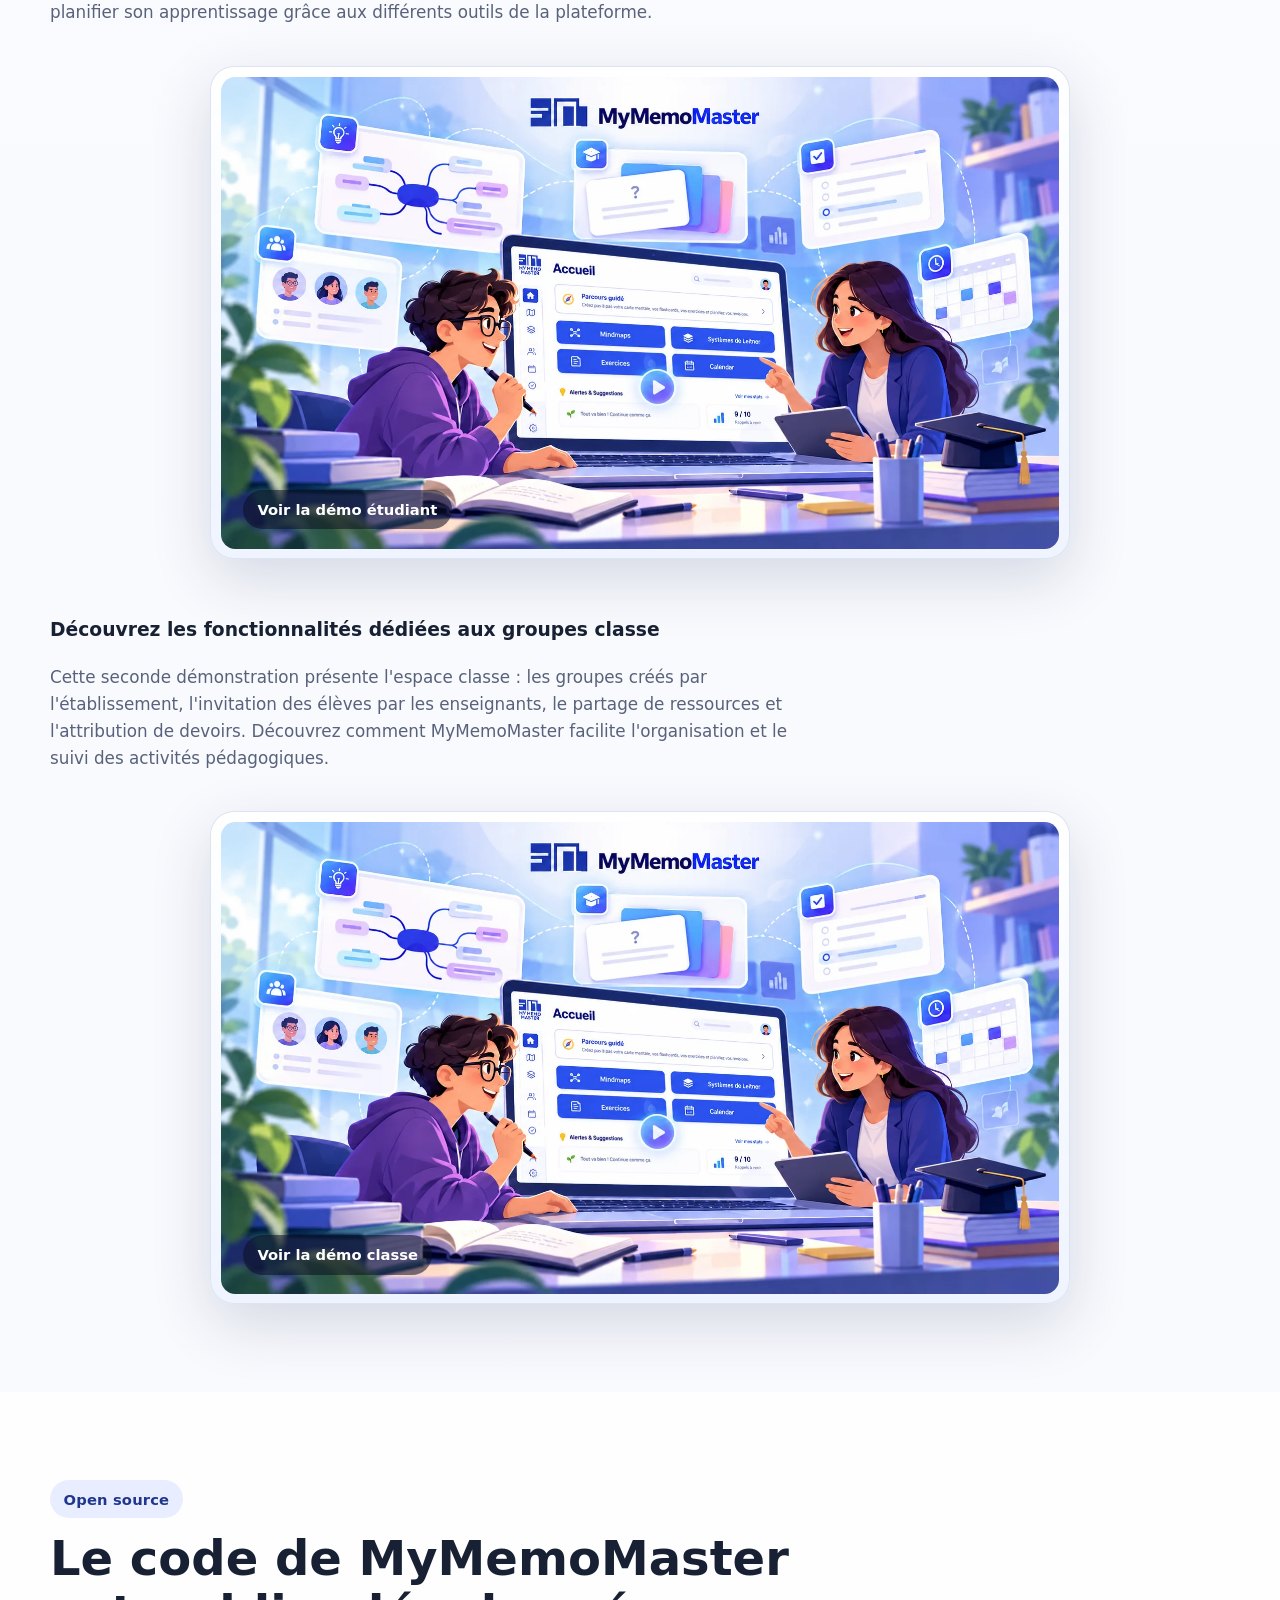
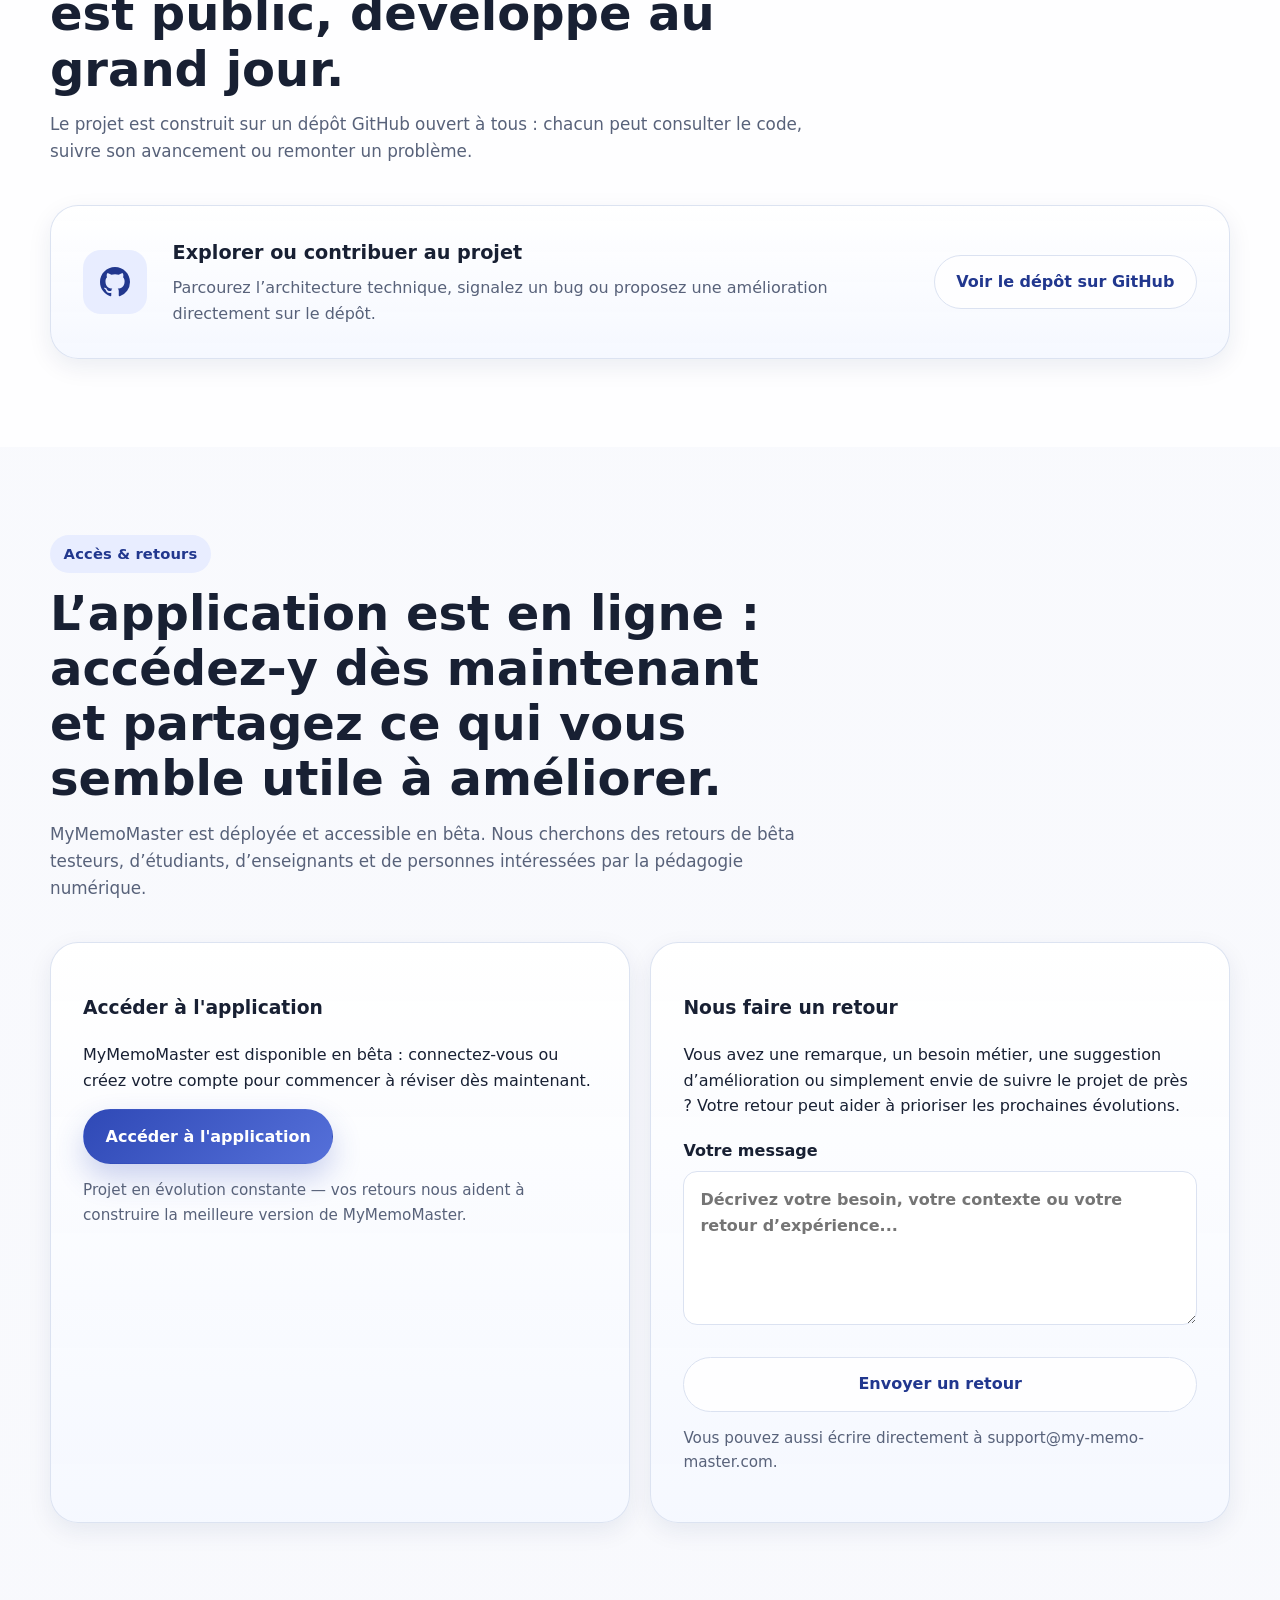
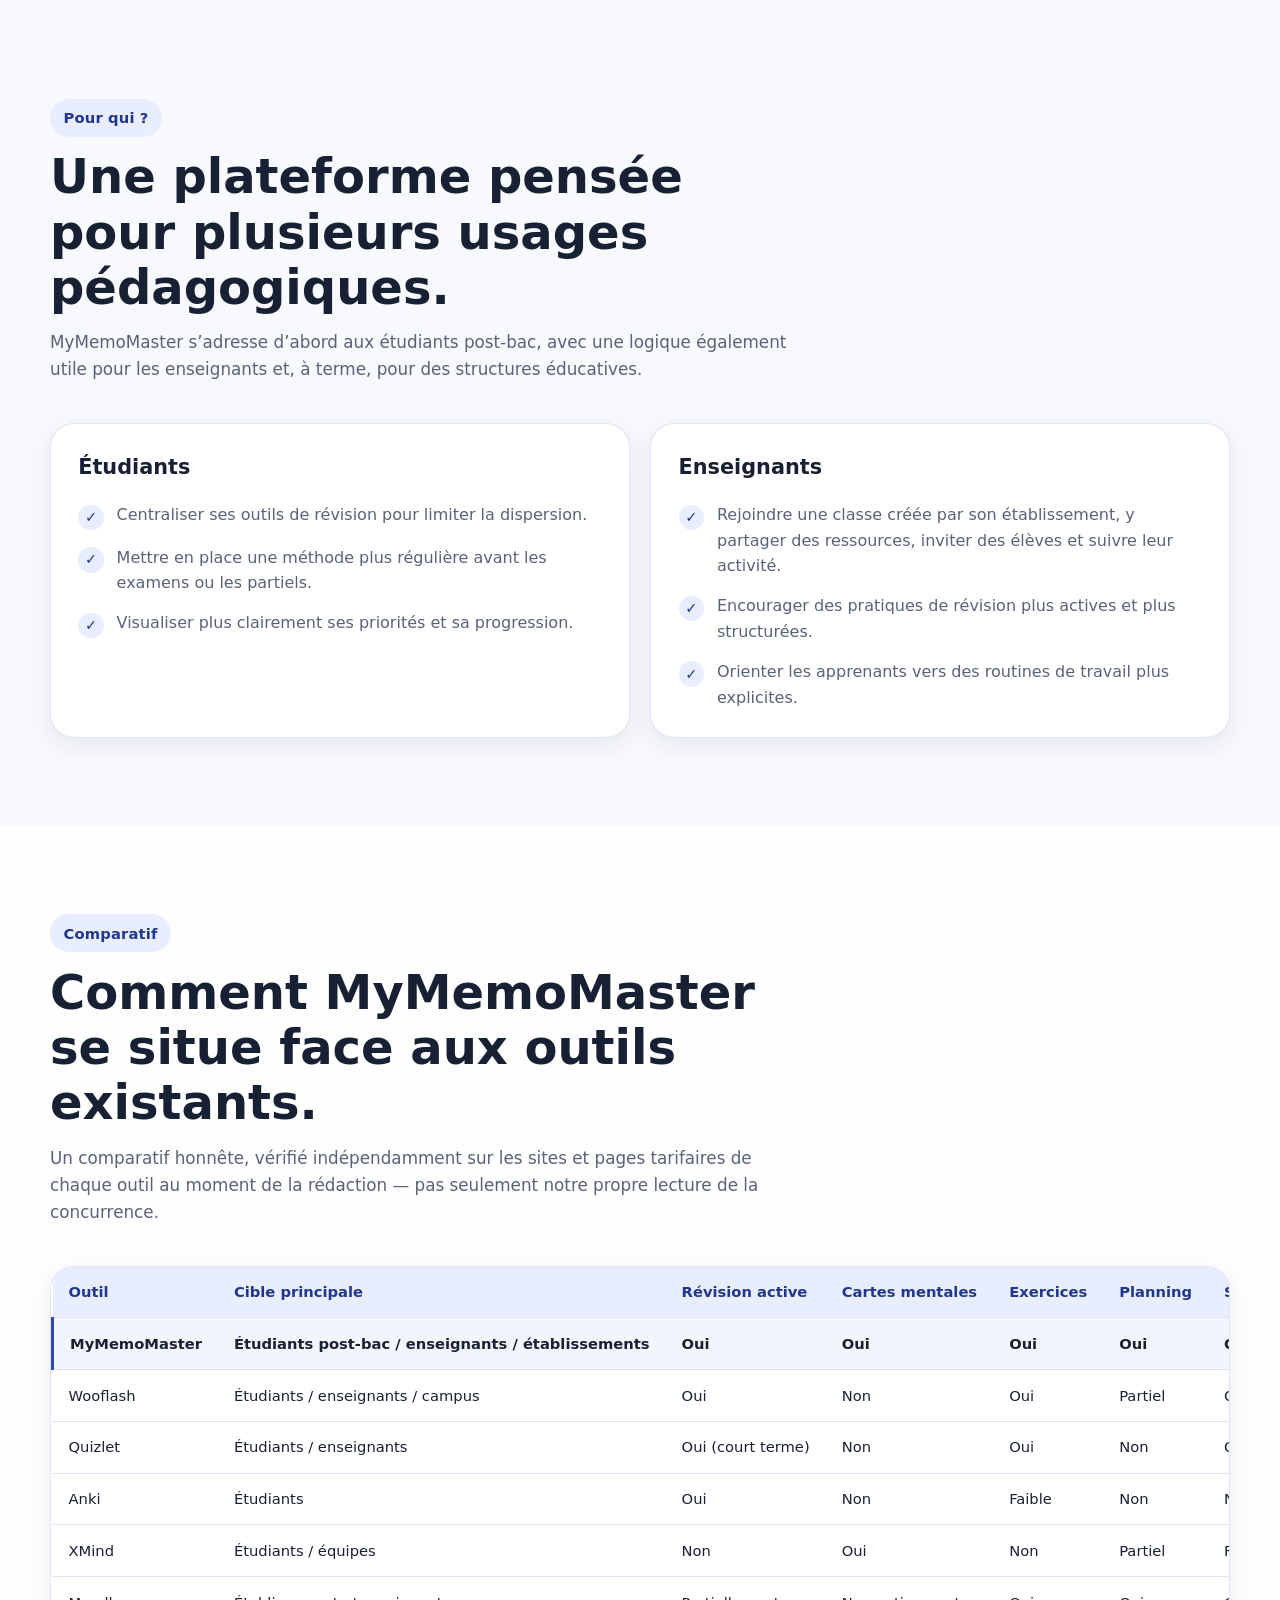
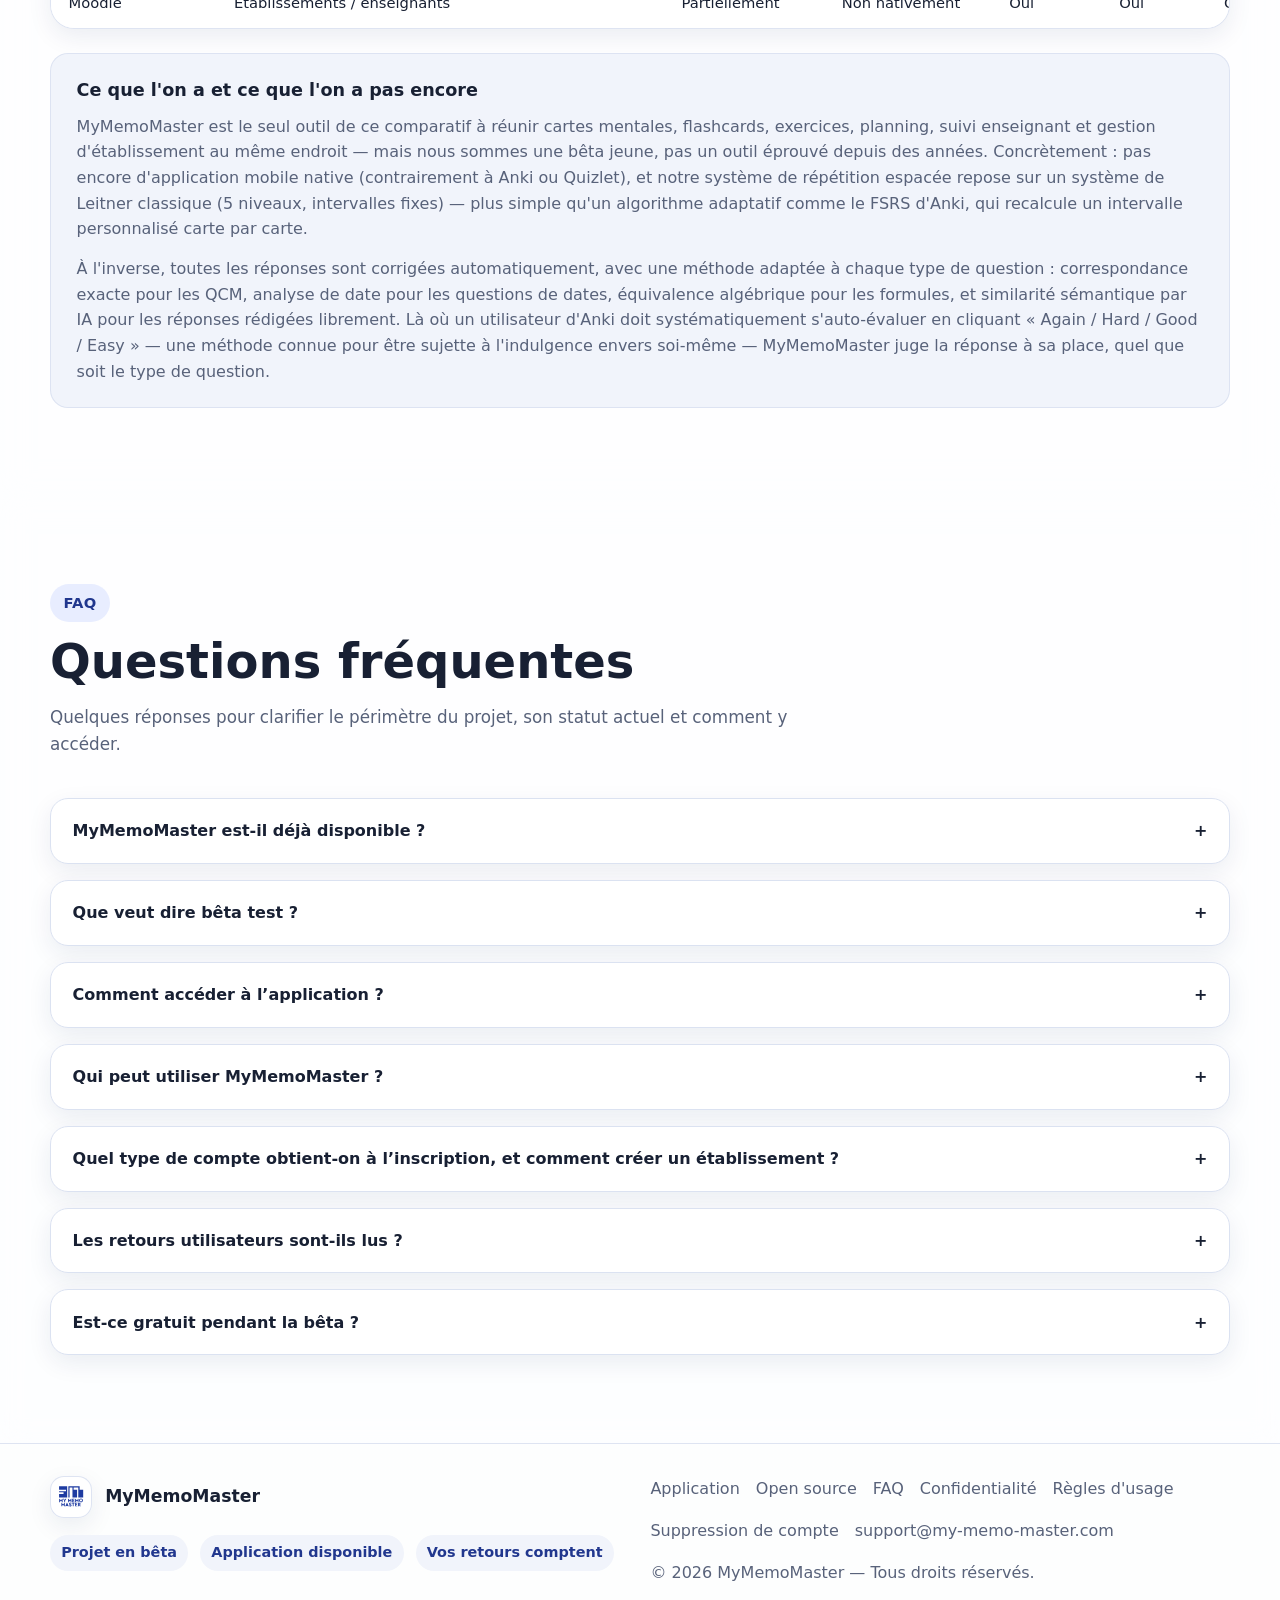
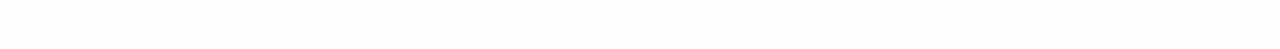
==== commit a6446873: "[ADD] règles d'usage et modération - nouvelle page regles-usage.html (interdits, signalement, modéra" ====
--- a/src/index.html
+++ b/src/index.html
@@ -574,6 +574,7 @@
           <a href="#opensource">Open source</a>
           <a href="#faq">FAQ</a>
           <a href="confidentialite.html">Confidentialité</a>
+          <a href="regles-usage.html">Règles d'usage</a>
           <a href="suppression.html">Suppression de compte</a>
           <a id="footerContactLink" href="mailto:support@my-memo-master.com">Contact</a>
         </div>
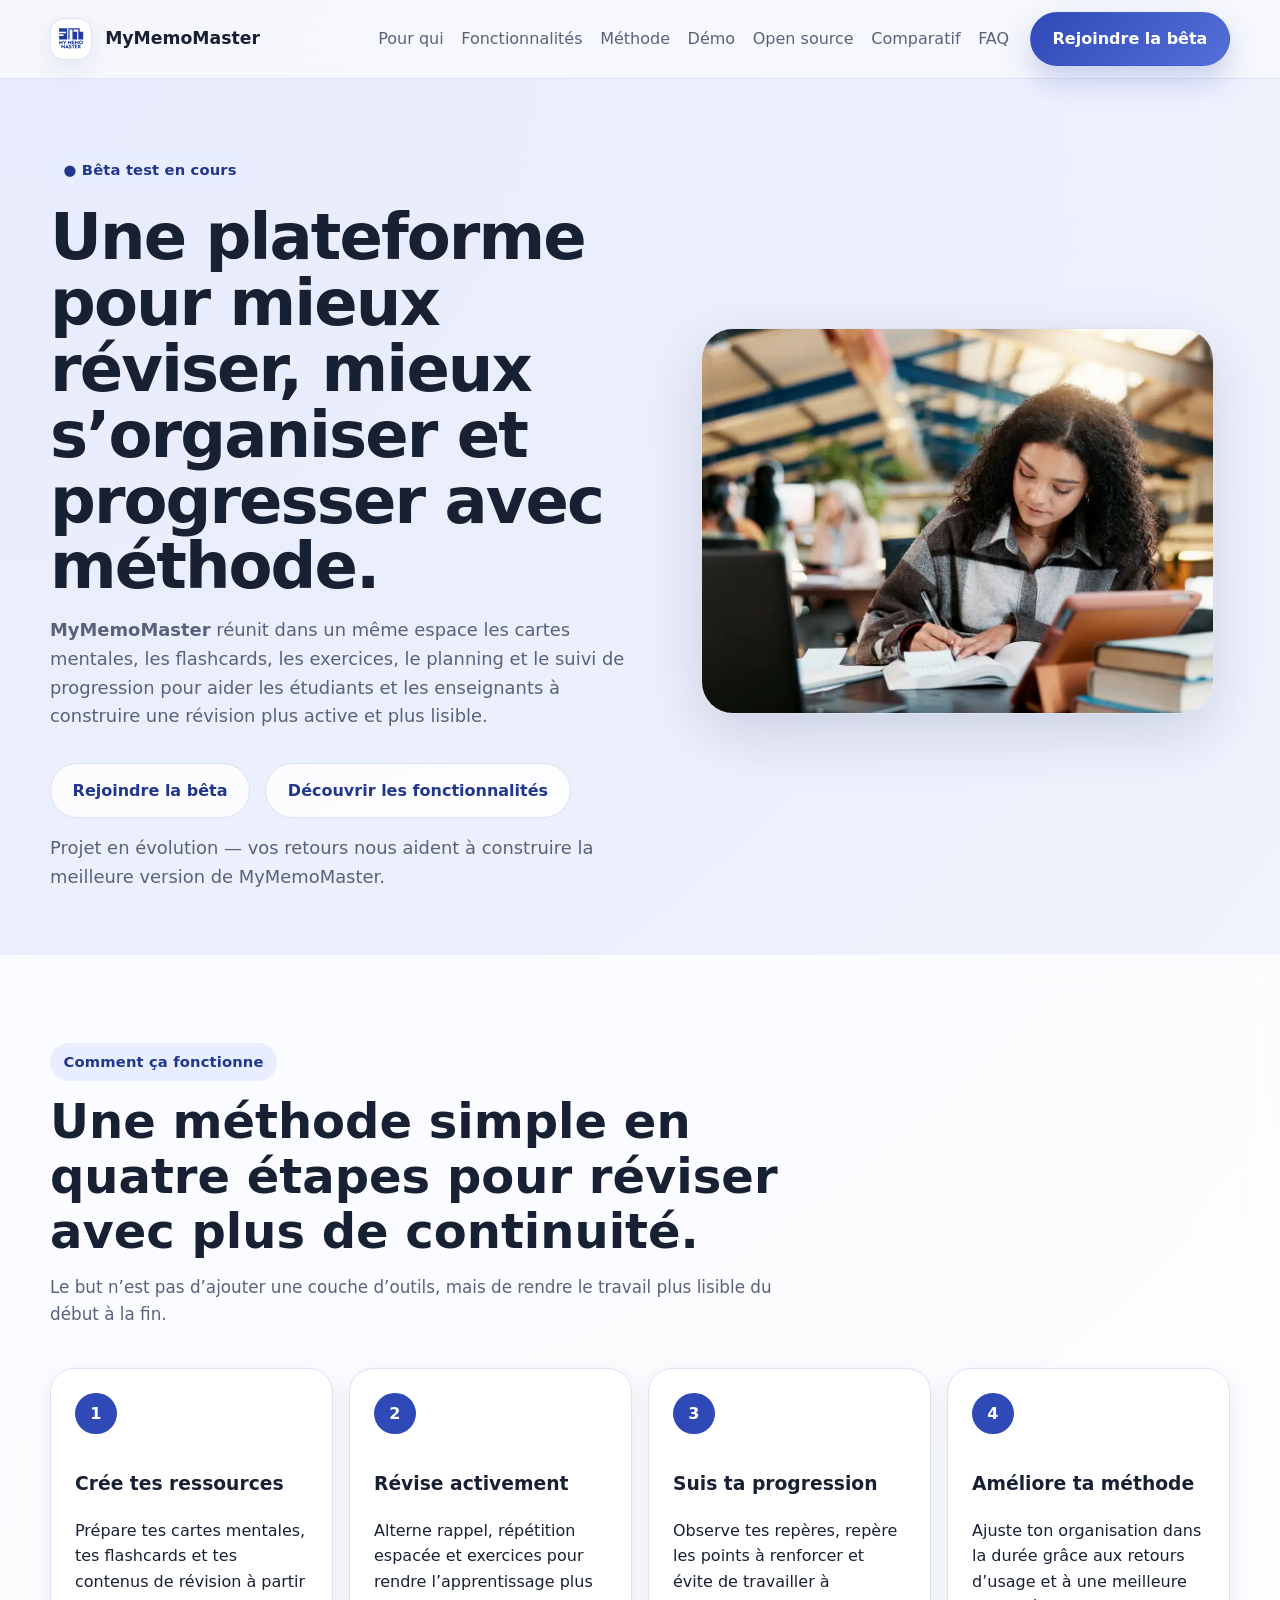
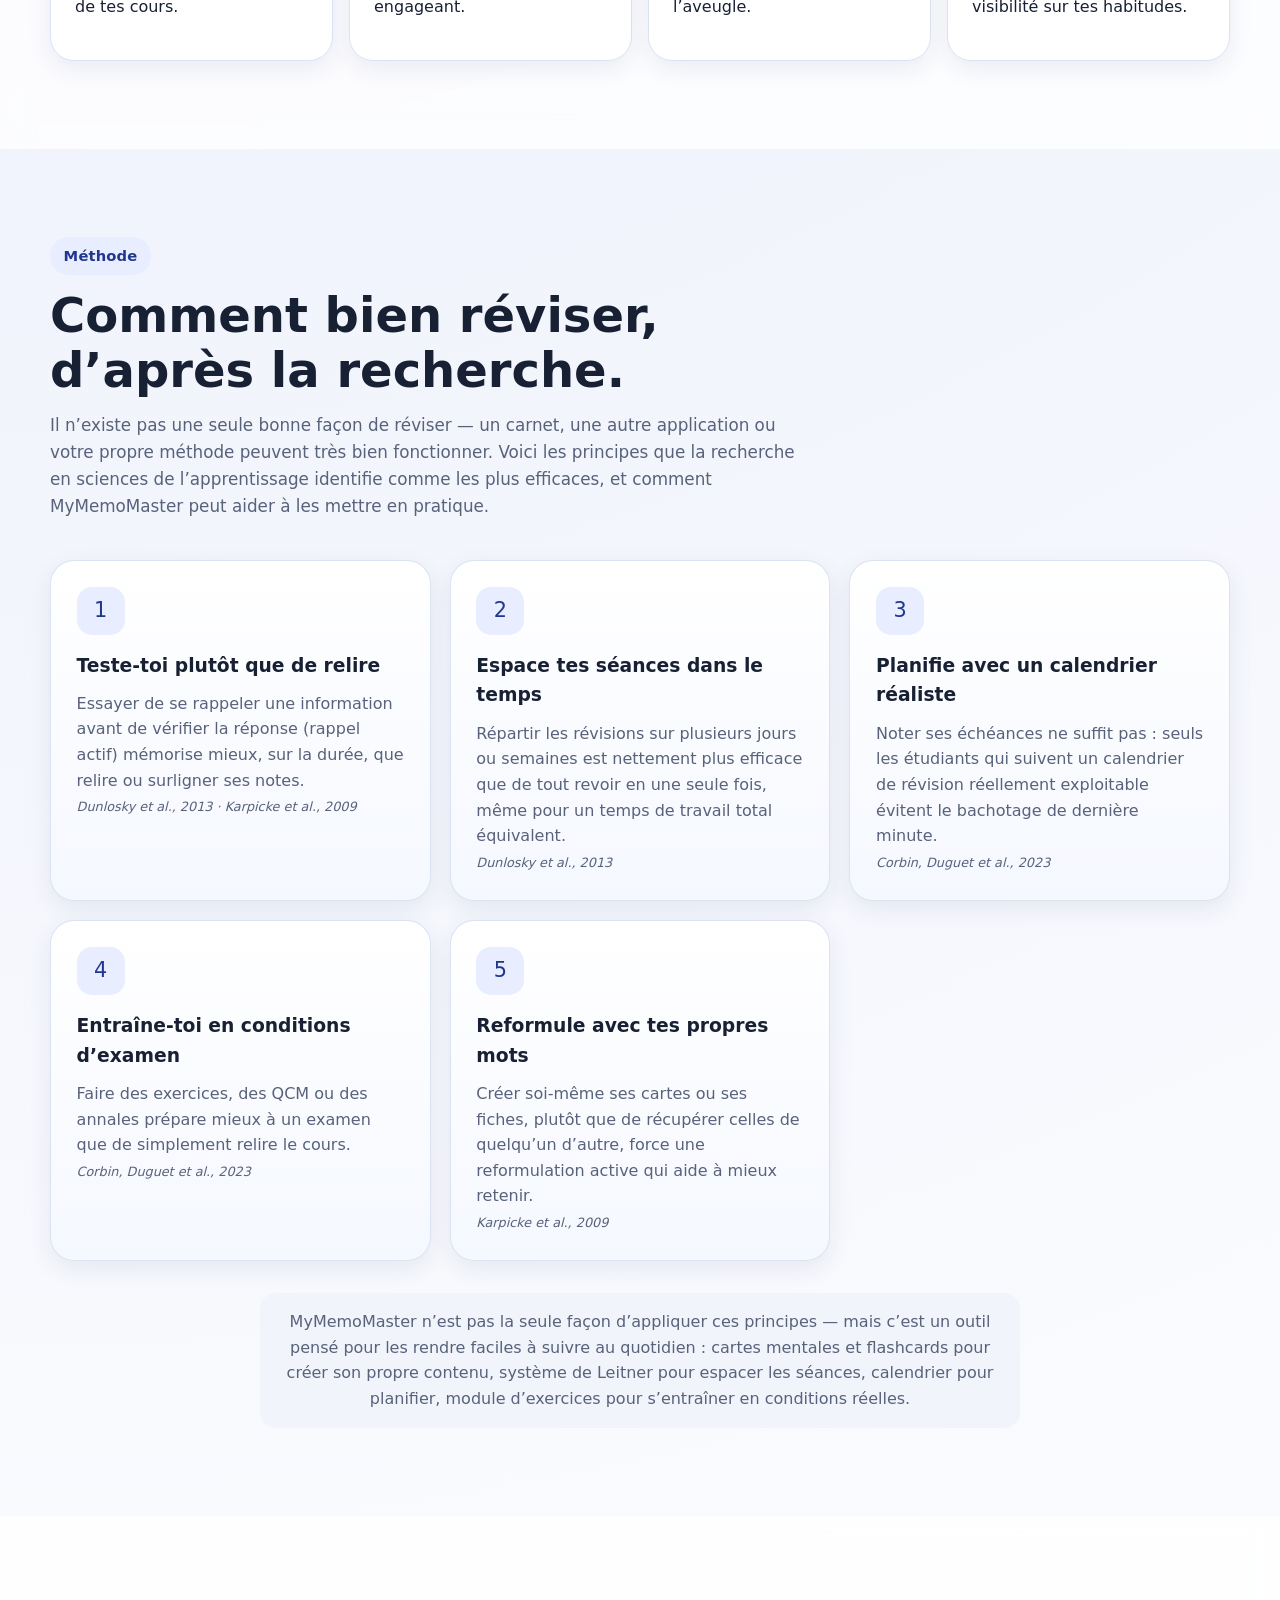
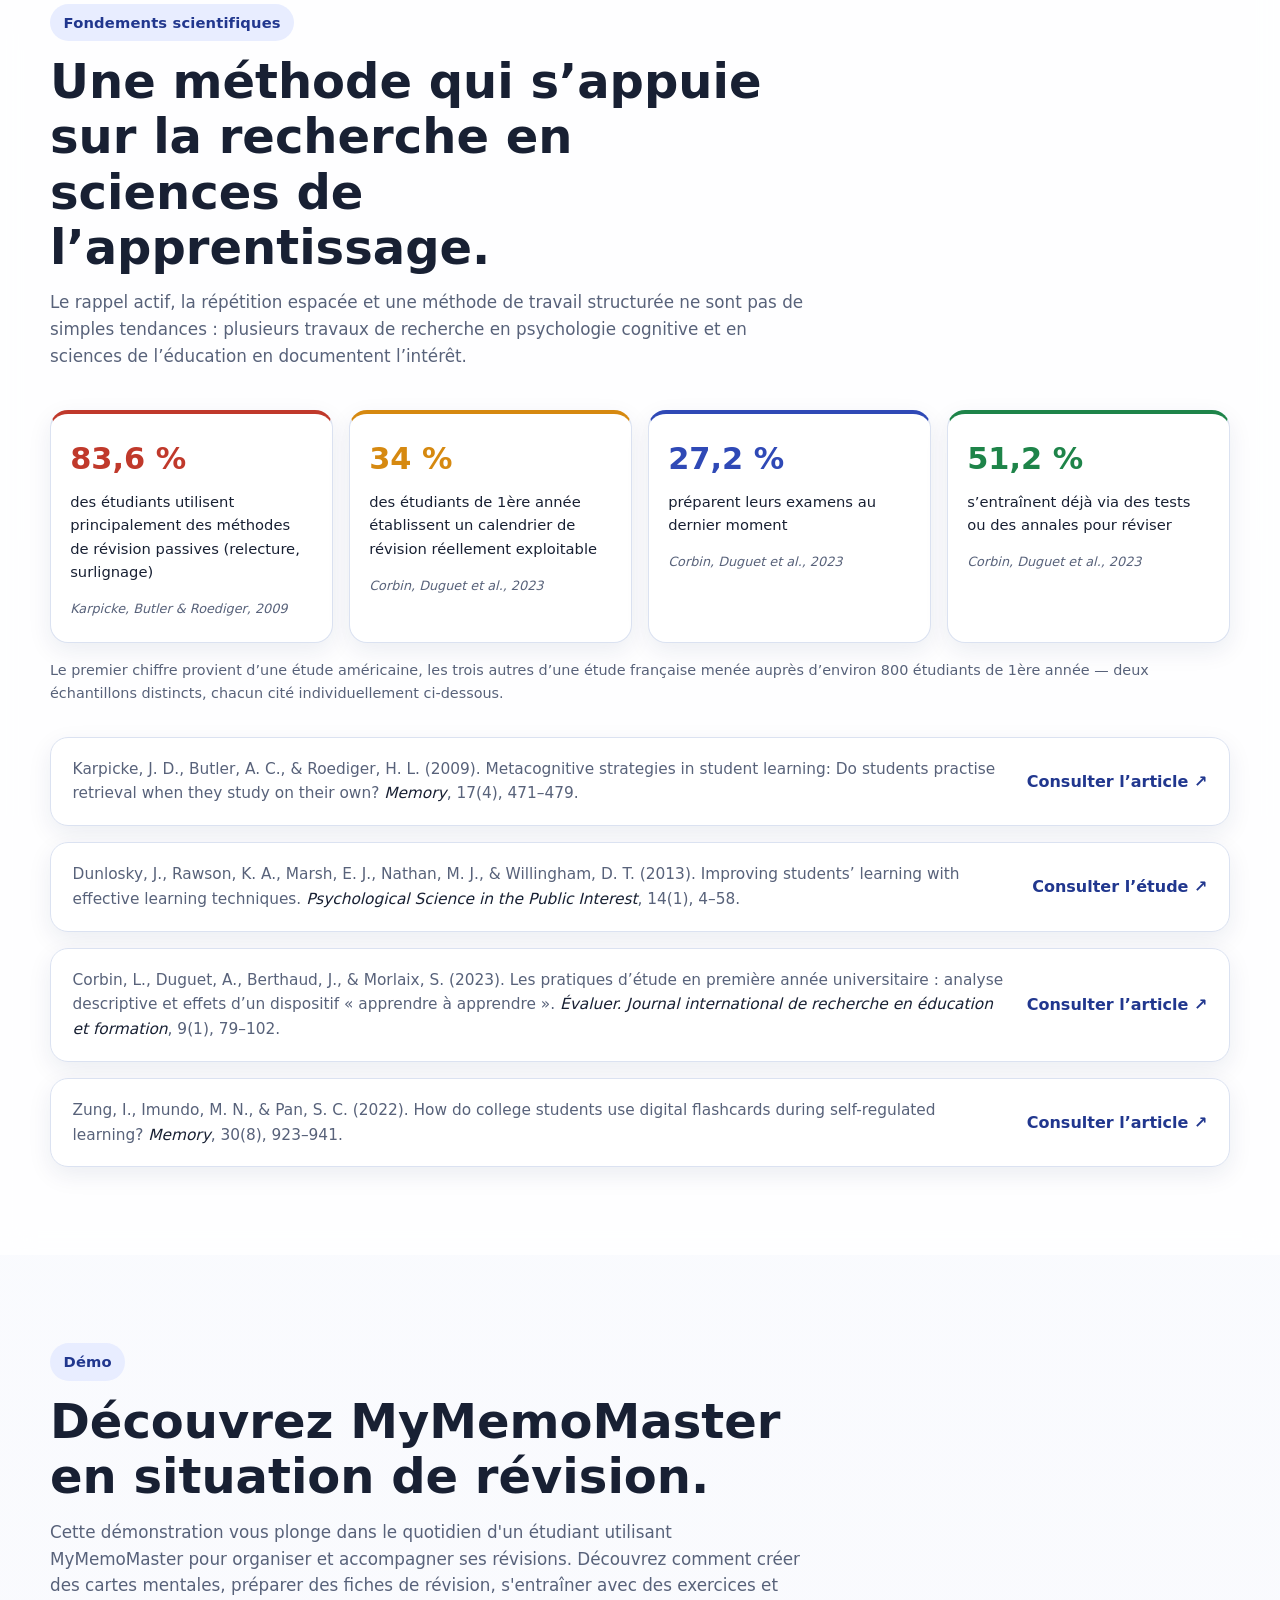
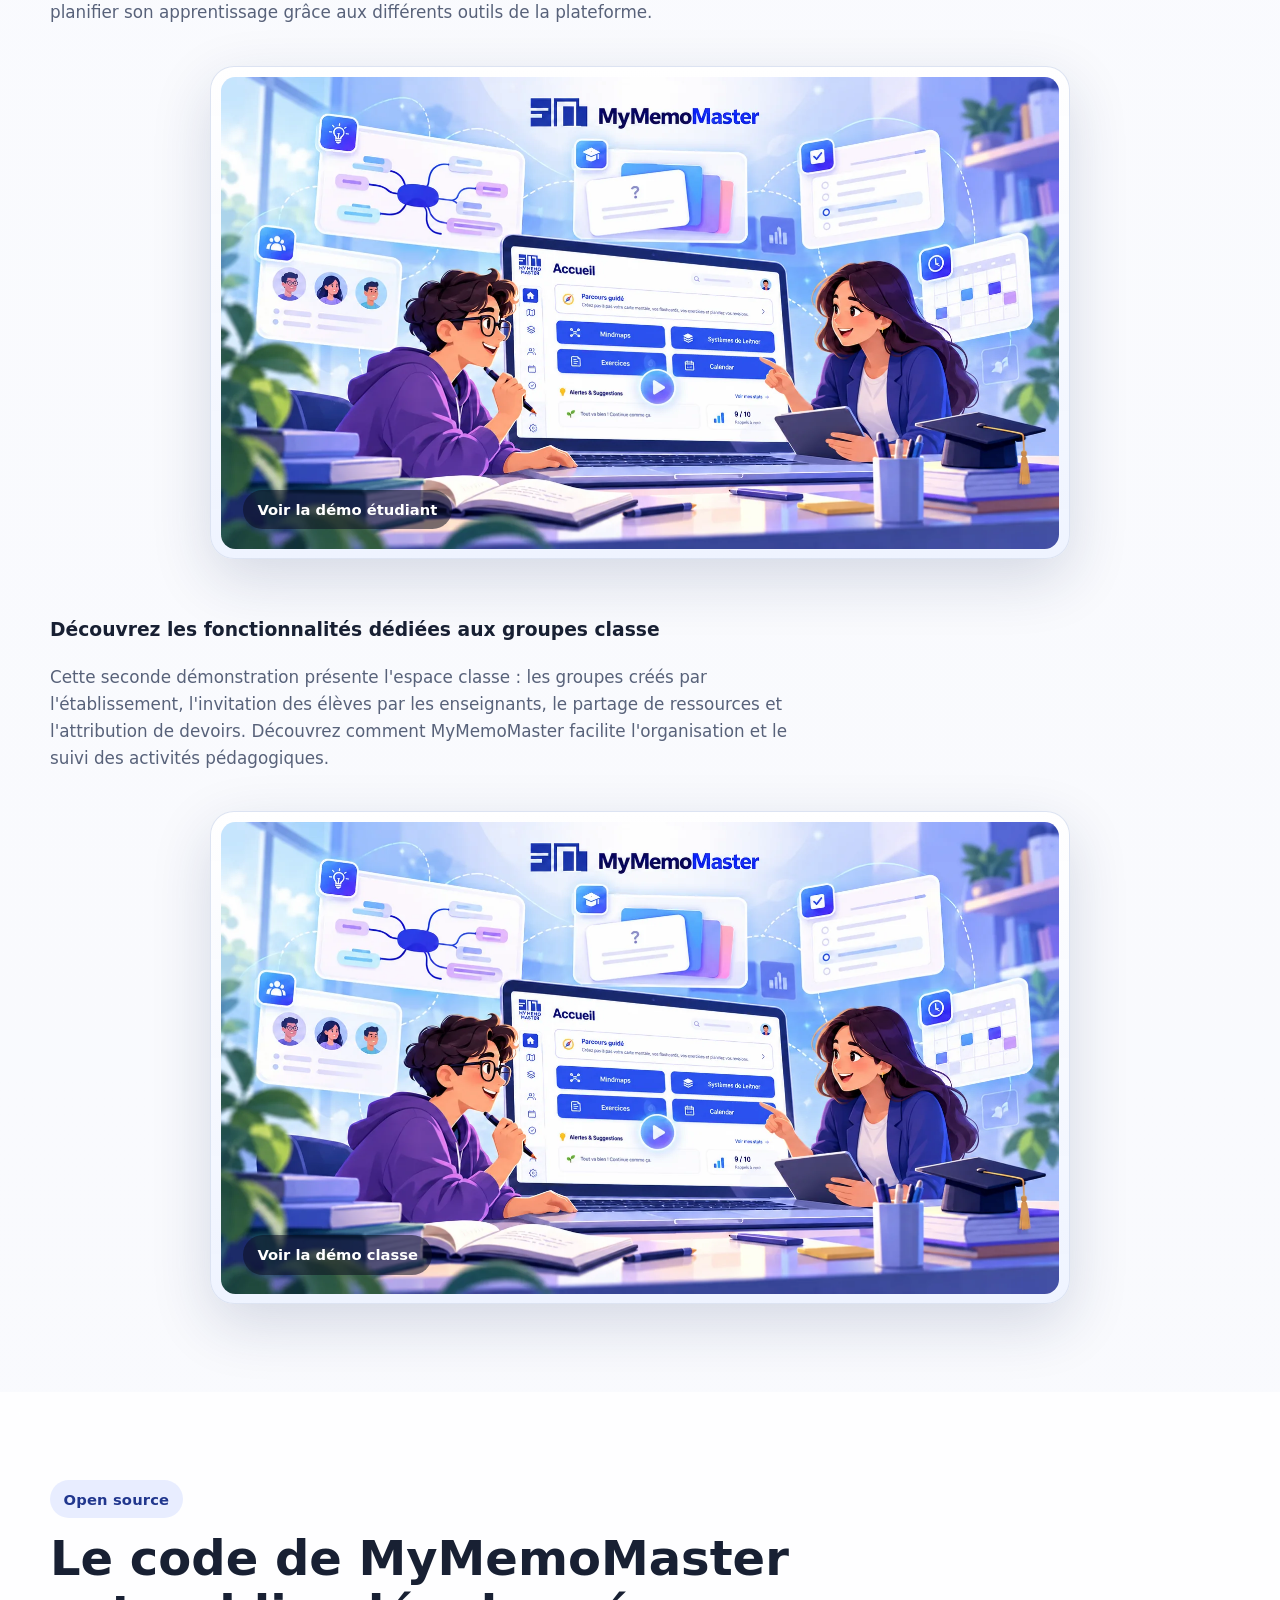
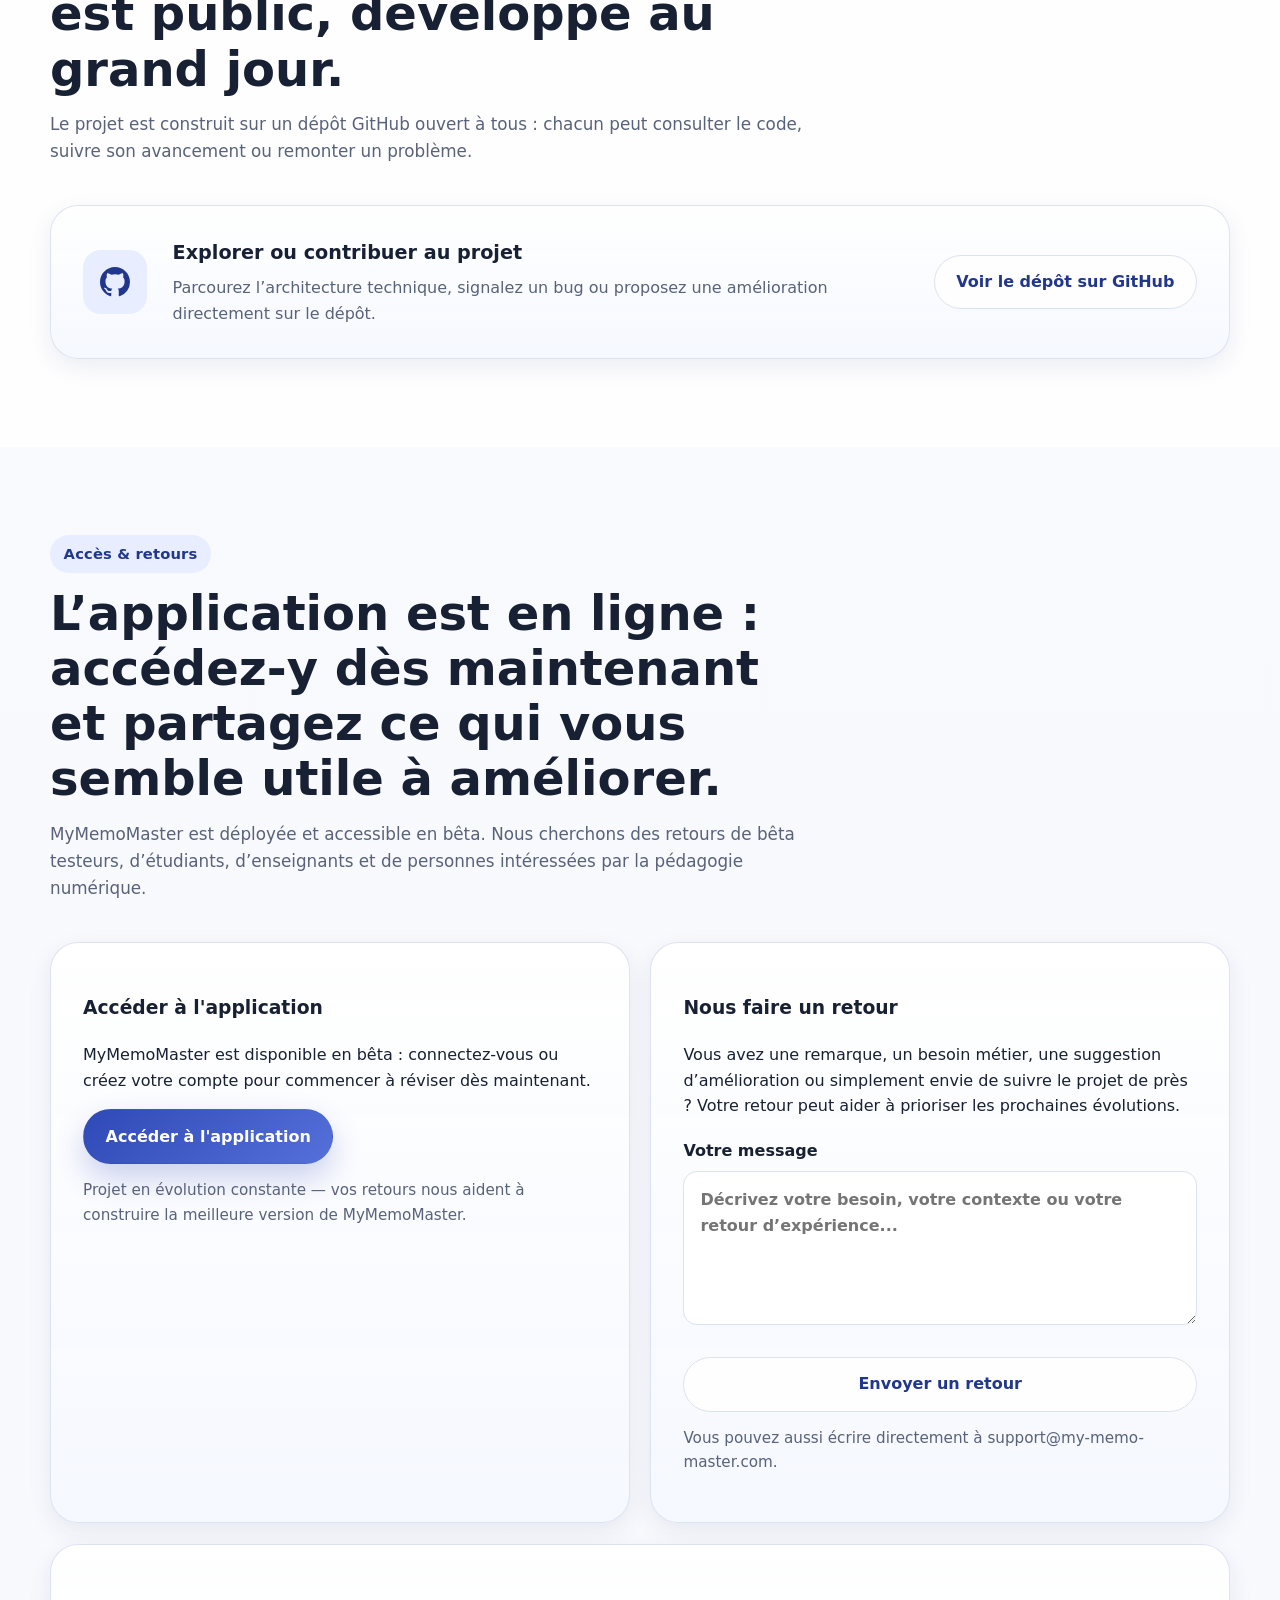
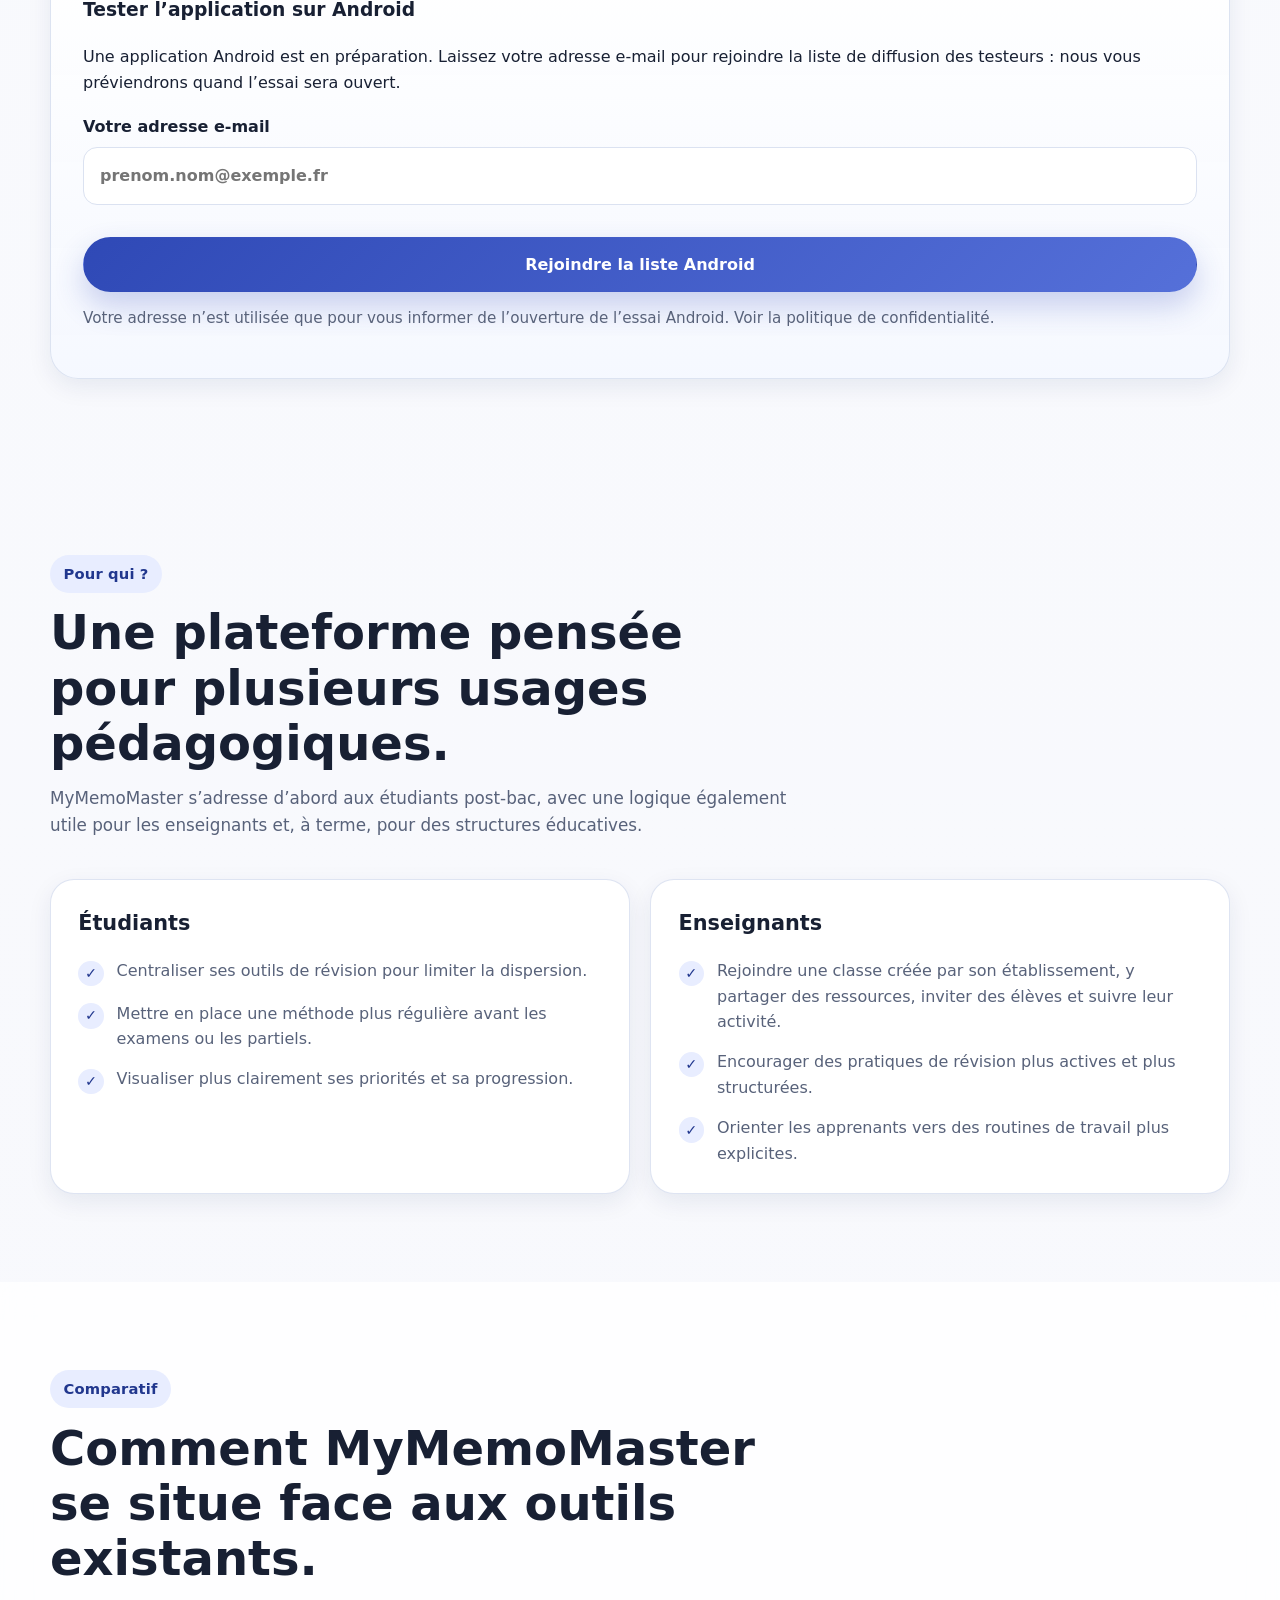
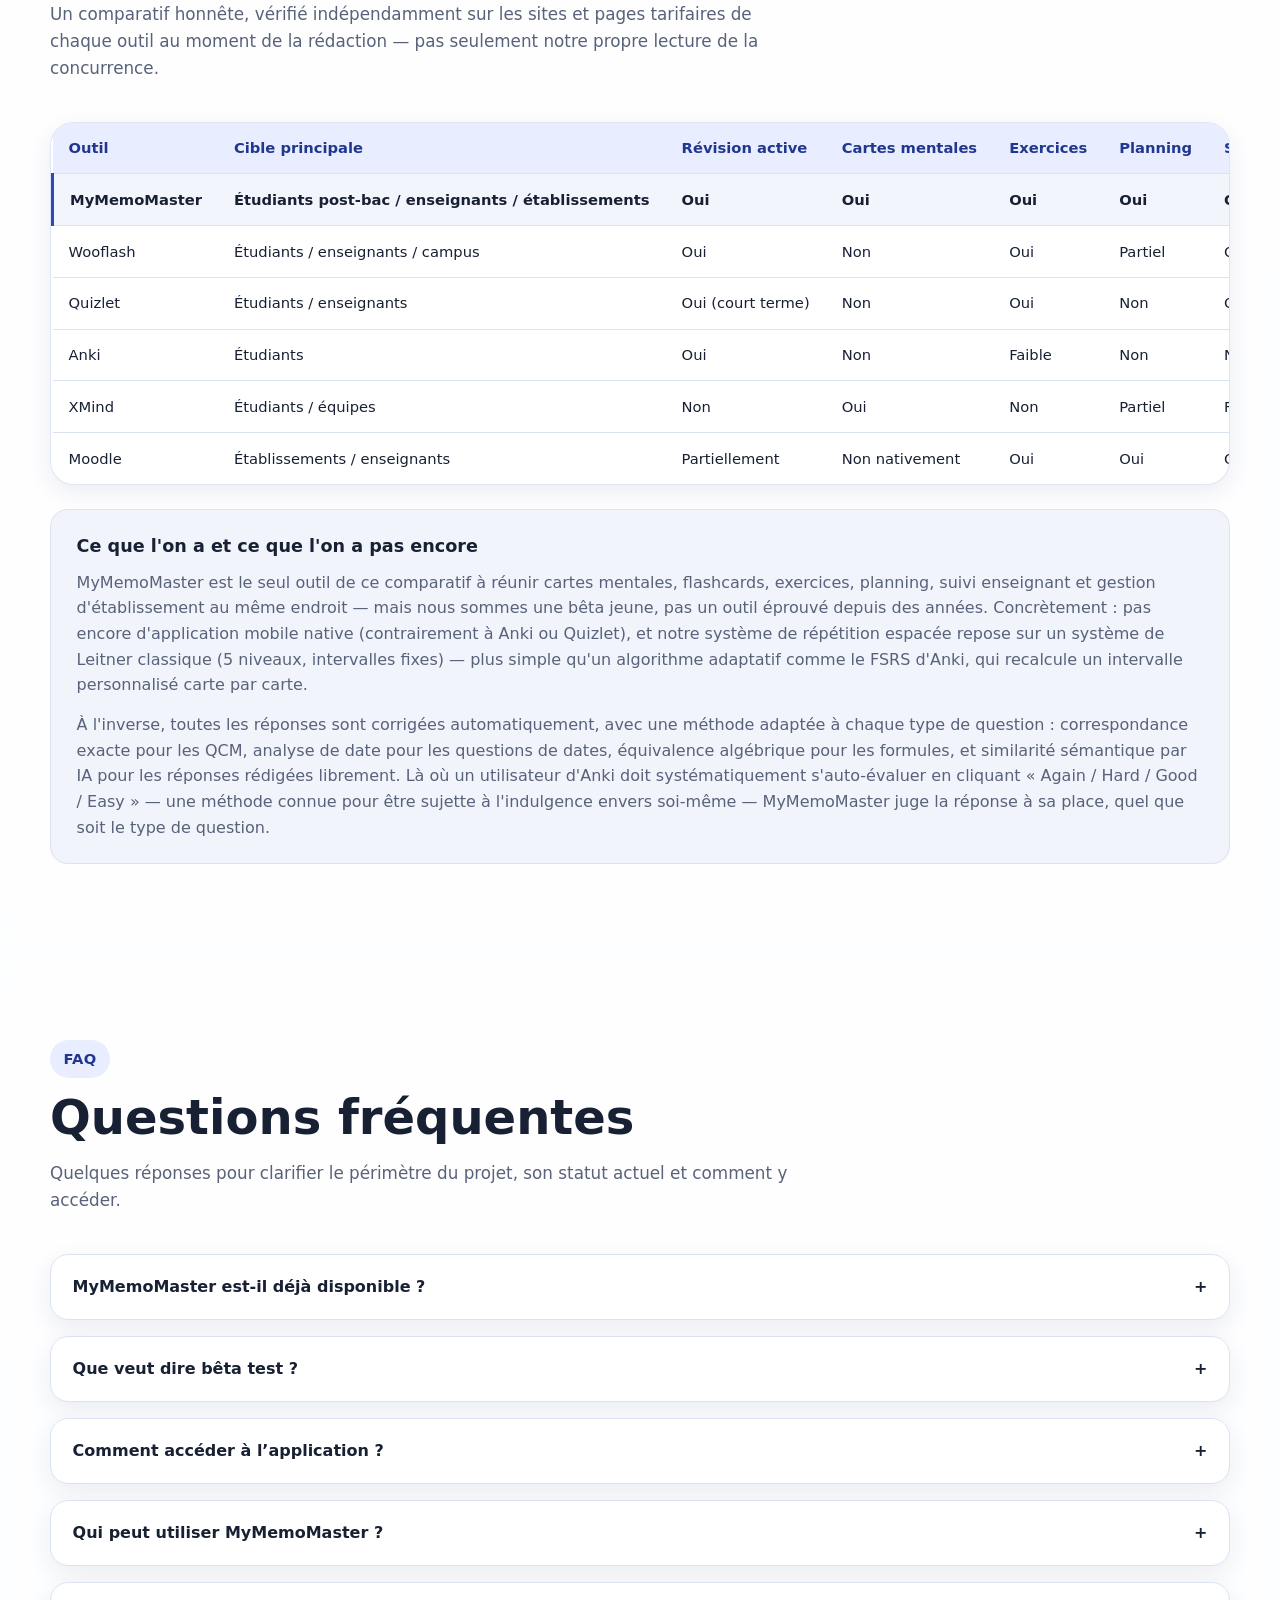
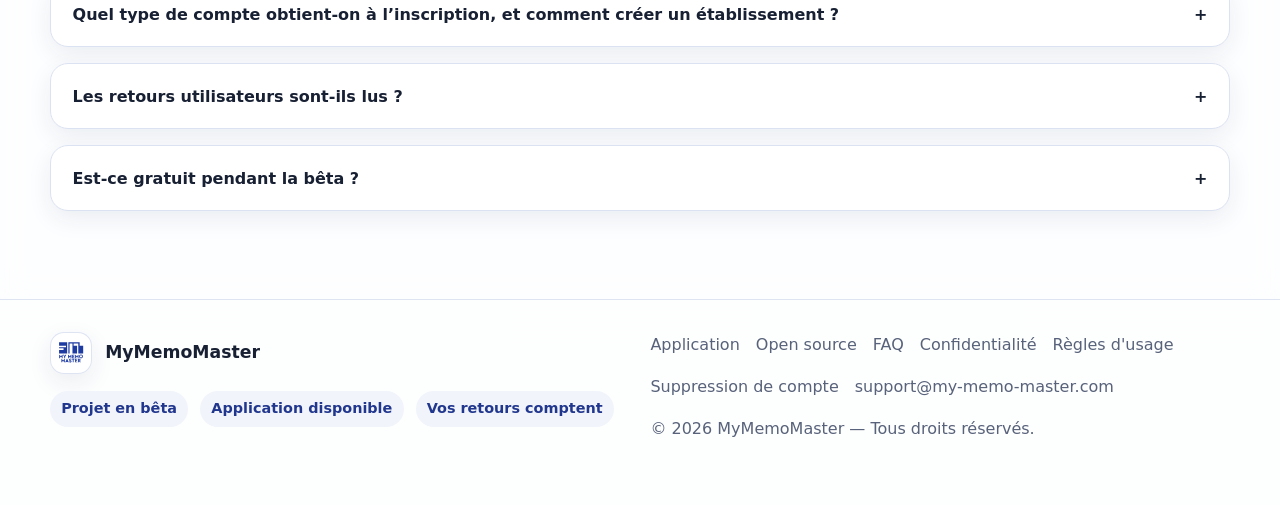
==== commit 89e2d345: "[ADD]test form" ====
--- a/src/index.html
+++ b/src/index.html
@@ -362,7 +362,22 @@
               <button class="btn btn-secondary" type="submit">Envoyer un retour</button>
             </form>
             <p class="fine-print">Vous pouvez aussi écrire directement à <a id="contactEmailLink" href="mailto:support@my-memo-master.com">support@my-memo-master.com</a>.</p>
-            <div class="status-message" id="feedbackMessageStatus" role="status" aria-live="polite"</div>
+            <div class="status-message" id="feedbackMessageStatus" role="status" aria-live="polite"></div>
+          </article>
+
+          <article class="engage-card engage-card-wide" id="android">
+            <h3>Tester l’application sur Android</h3>
+            <p>Une application Android est en préparation. Laissez votre adresse e-mail pour rejoindre la liste de diffusion des testeurs : nous vous préviendrons quand l’essai sera ouvert.</p>
+
+            <form id="androidForm">
+              <label for="androidEmail">Votre adresse e-mail
+                <input type="email" id="androidEmail" name="androidEmail" placeholder="prenom.nom@exemple.fr" autocomplete="email" maxlength="254" required />
+              </label>
+              <div class="cf-turnstile" id="androidTurnstile" data-sitekey="0x4AAAAAAC2JVuF9MNWoCGha"></div>
+              <button class="btn btn-primary" type="submit">Rejoindre la liste Android</button>
+            </form>
+            <p class="fine-print">Votre adresse n’est utilisée que pour vous informer de l’ouverture de l’essai Android. Voir la <a href="confidentialite.html">politique de confidentialité</a>.</p>
+            <div class="status-message" id="androidStatus" role="status" aria-live="polite"></div>
           </article>
         </div>
       </div>
--- a/src/css/main.css
+++ b/src/css/main.css
@@ -723,6 +723,10 @@
 }
 
 /* Forms */
+.engage-card-wide {
+  grid-column: 1 / -1;
+}
+
 .engage-card {
   padding: 2rem;
   border-radius: 28px;
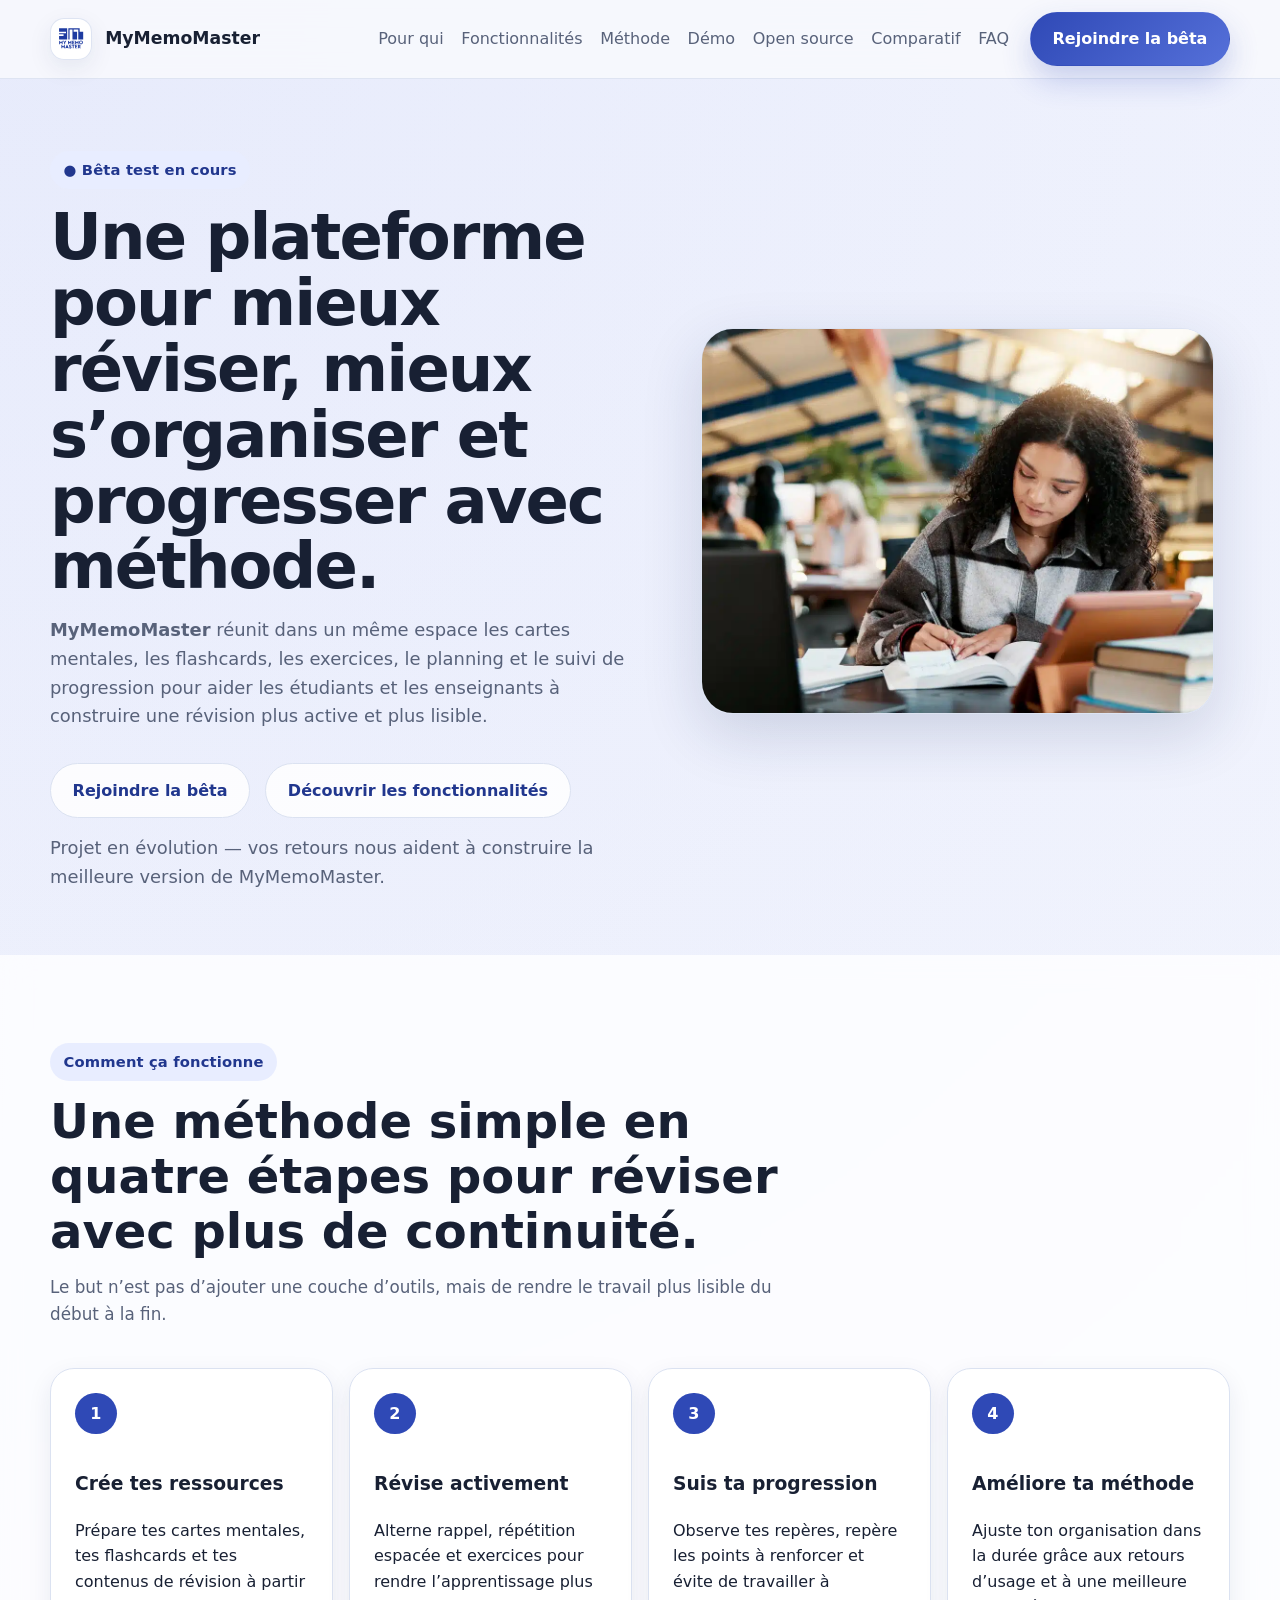
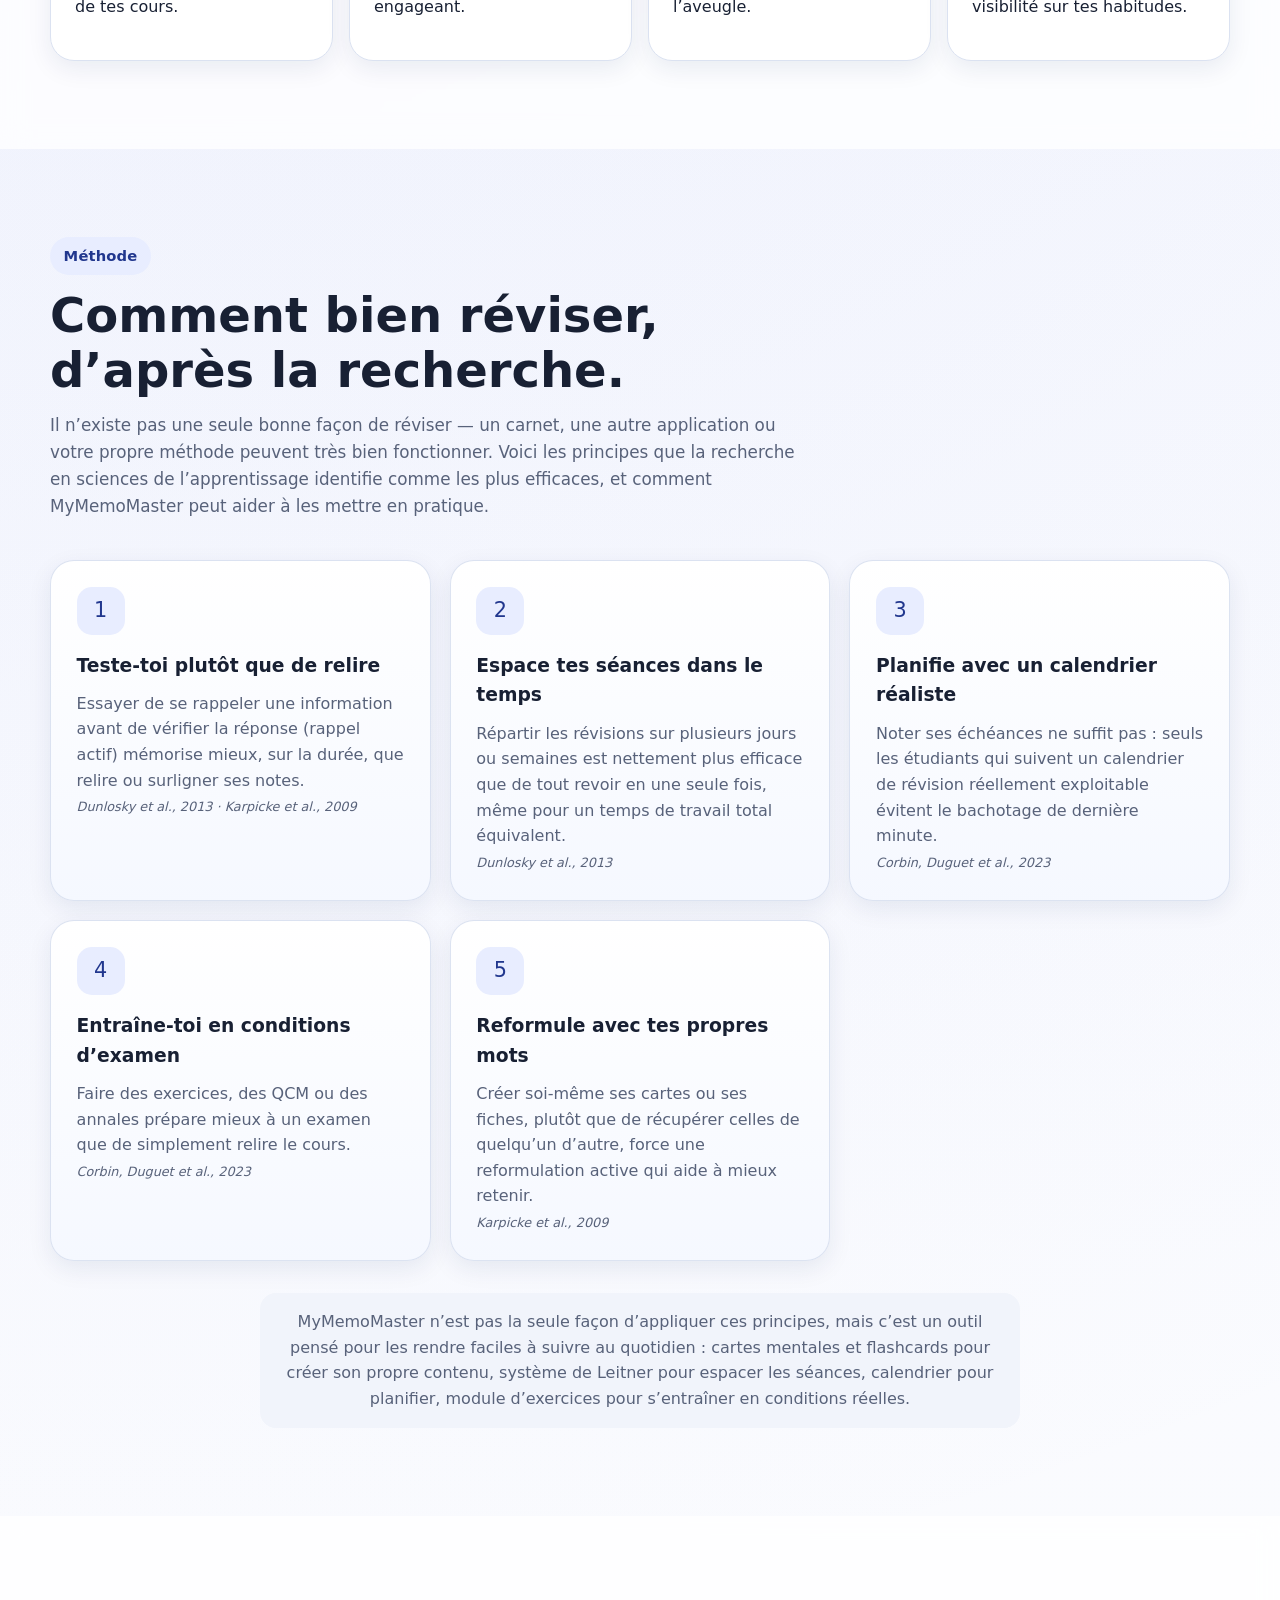
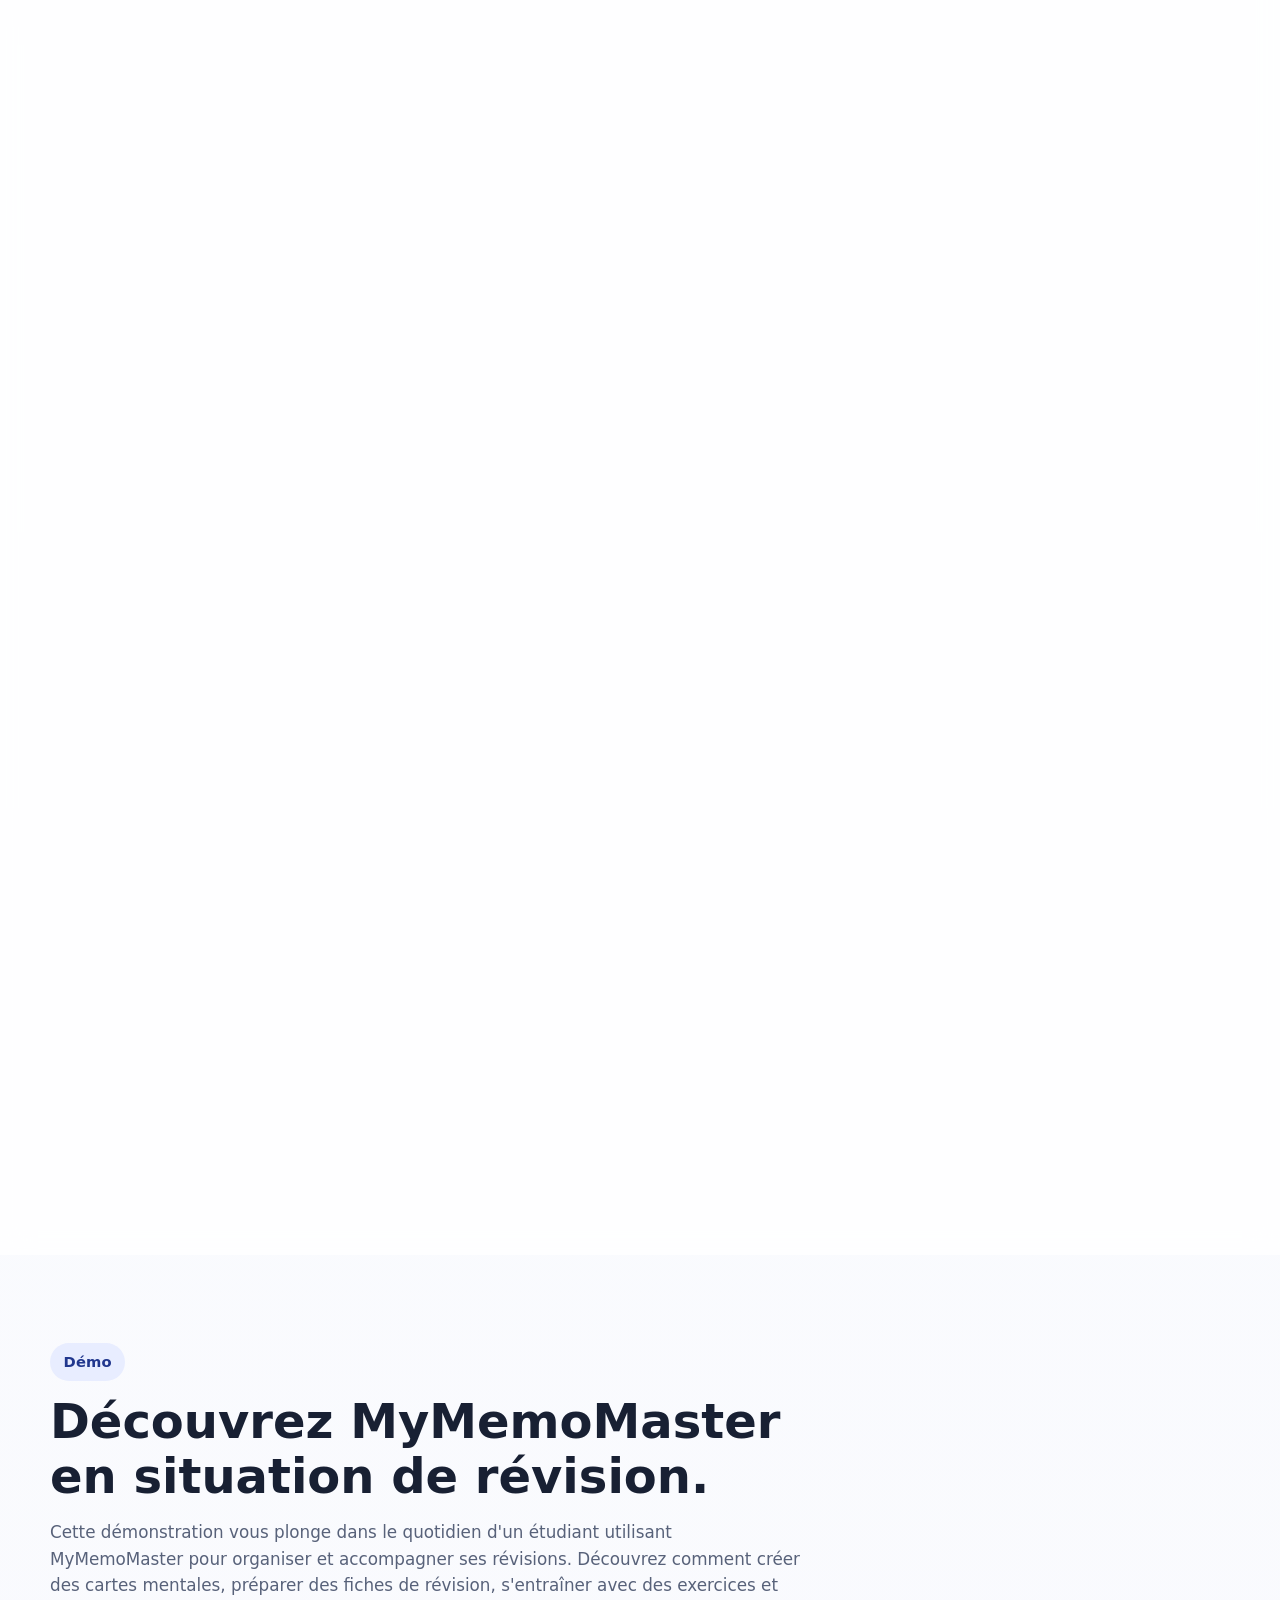
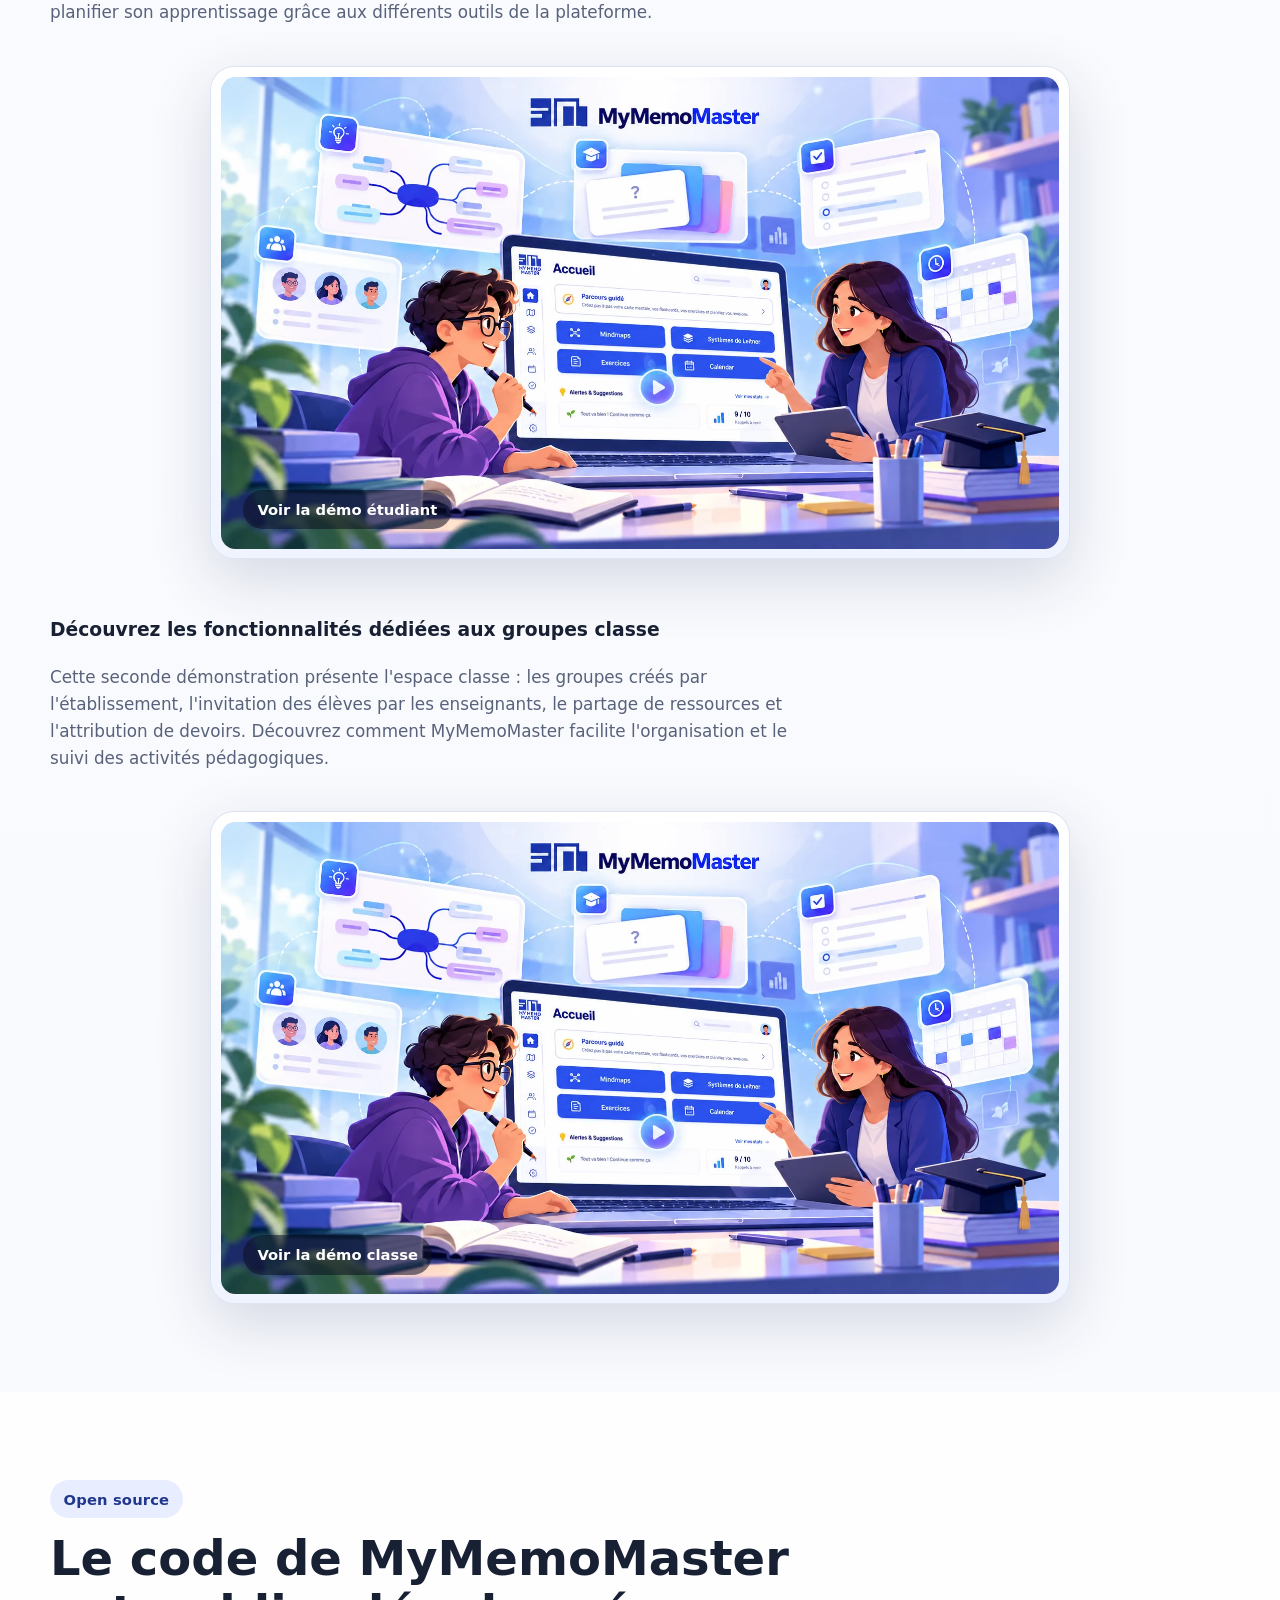
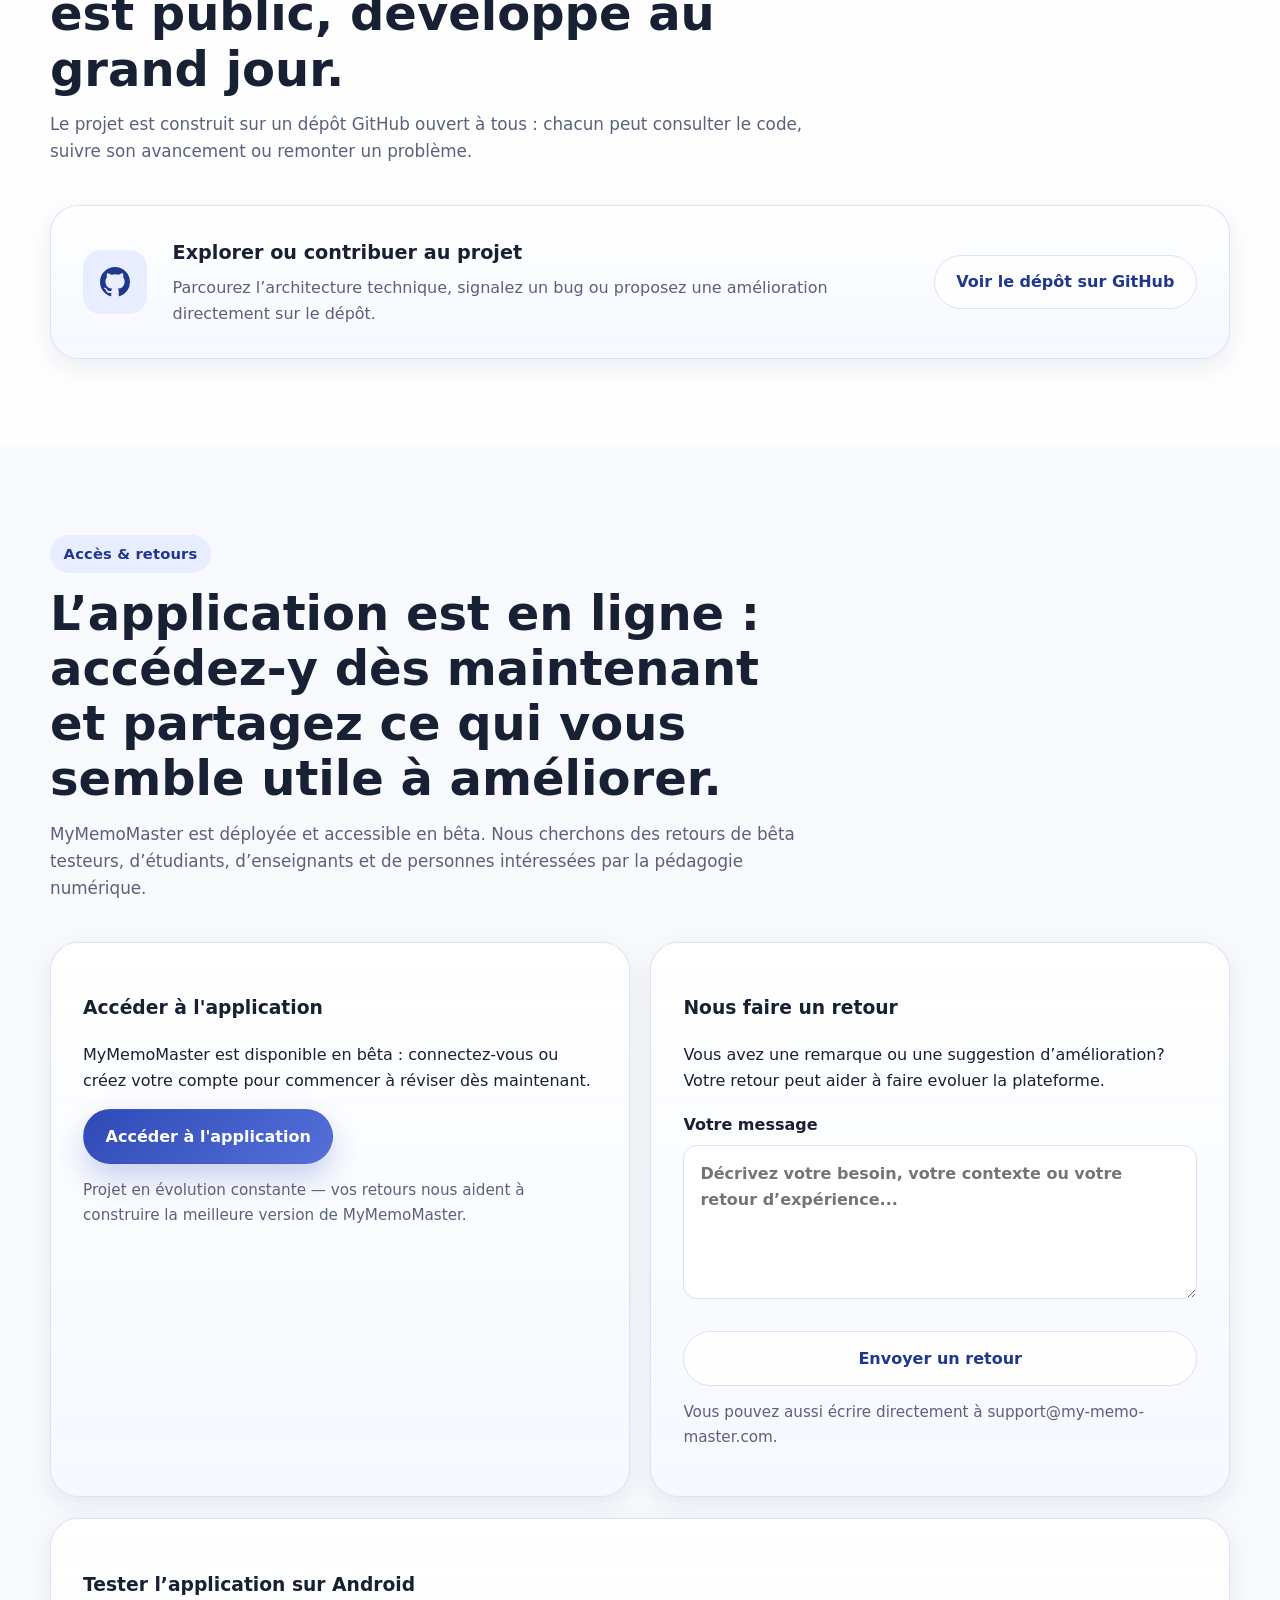
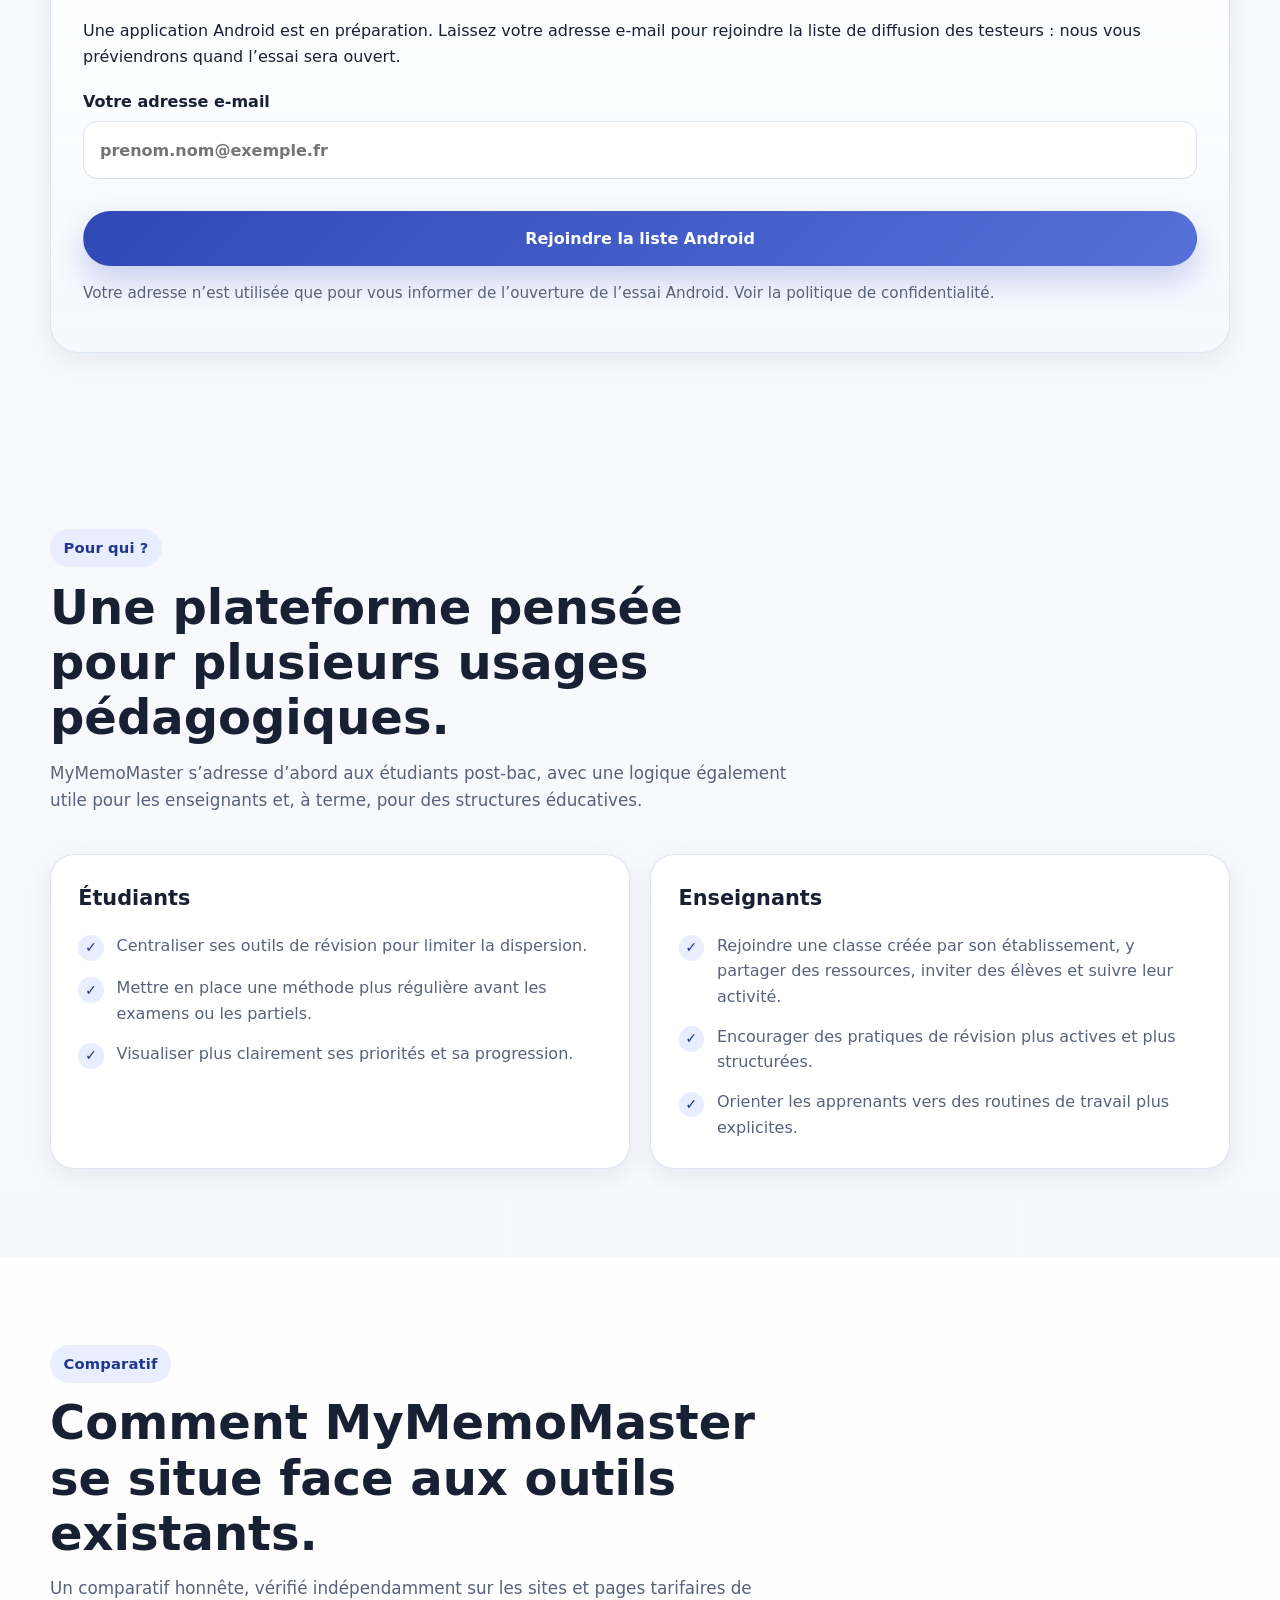
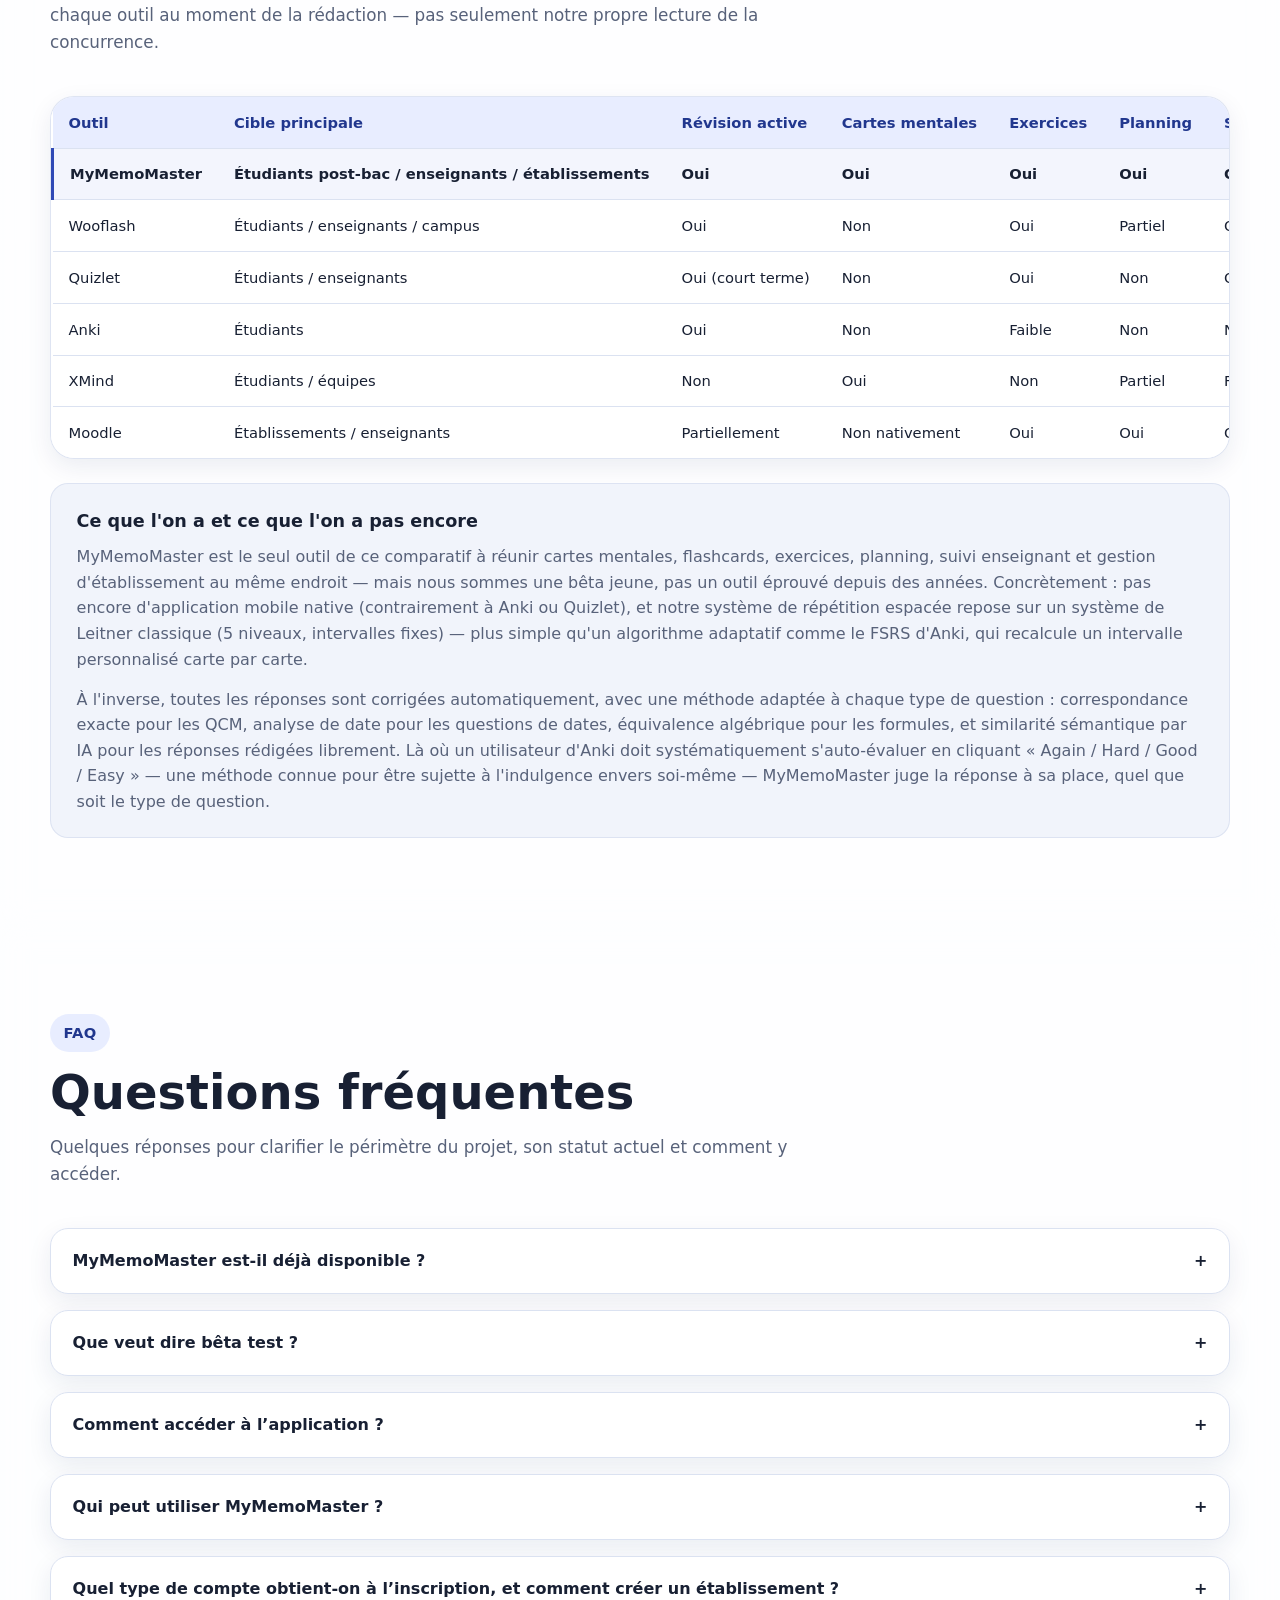
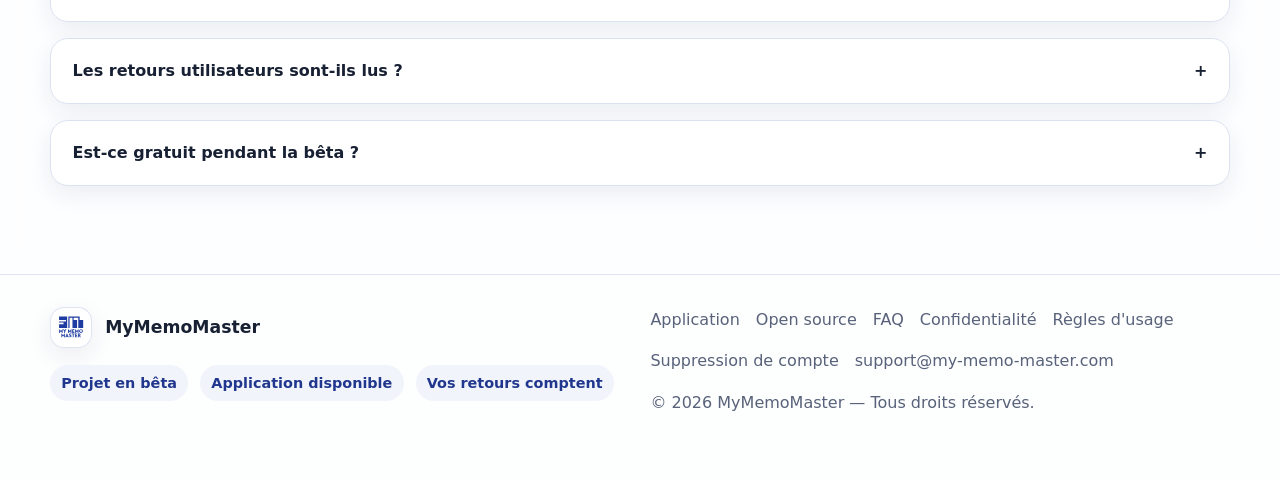
==== commit 7a2014ad: "[IMP]" ====
--- a/src/index.html
+++ b/src/index.html
@@ -223,7 +223,7 @@
           </div>
         </div>
 
-        <p class="method-note">MyMemoMaster n’est pas la seule façon d’appliquer ces principes — mais c’est un outil pensé pour les rendre faciles à suivre au quotidien : cartes mentales et flashcards pour créer son propre contenu, système de Leitner pour espacer les séances, calendrier pour planifier, module d’exercices pour s’entraîner en conditions réelles.</p>
+        <p class="method-note">MyMemoMaster n’est pas la seule façon d’appliquer ces principes, mais c’est un outil pensé pour les rendre faciles à suivre au quotidien : cartes mentales et flashcards pour créer son propre contenu, système de Leitner pour espacer les séances, calendrier pour planifier, module d’exercices pour s’entraîner en conditions réelles.</p>
       </div>
     </section>
 
@@ -352,7 +352,7 @@
 
           <article class="engage-card">
             <h3>Nous faire un retour</h3>
-            <p>Vous avez une remarque, un besoin métier, une suggestion d’amélioration ou simplement envie de suivre le projet de près ? Votre retour peut aider à prioriser les prochaines évolutions.</p>
+            <p>Vous avez une remarque ou une suggestion d’amélioration? Votre retour peut aider à faire evoluer la plateforme.</p>
 
             <form id="feedbackForm">
               <label for="feedbackMessage">Votre message
